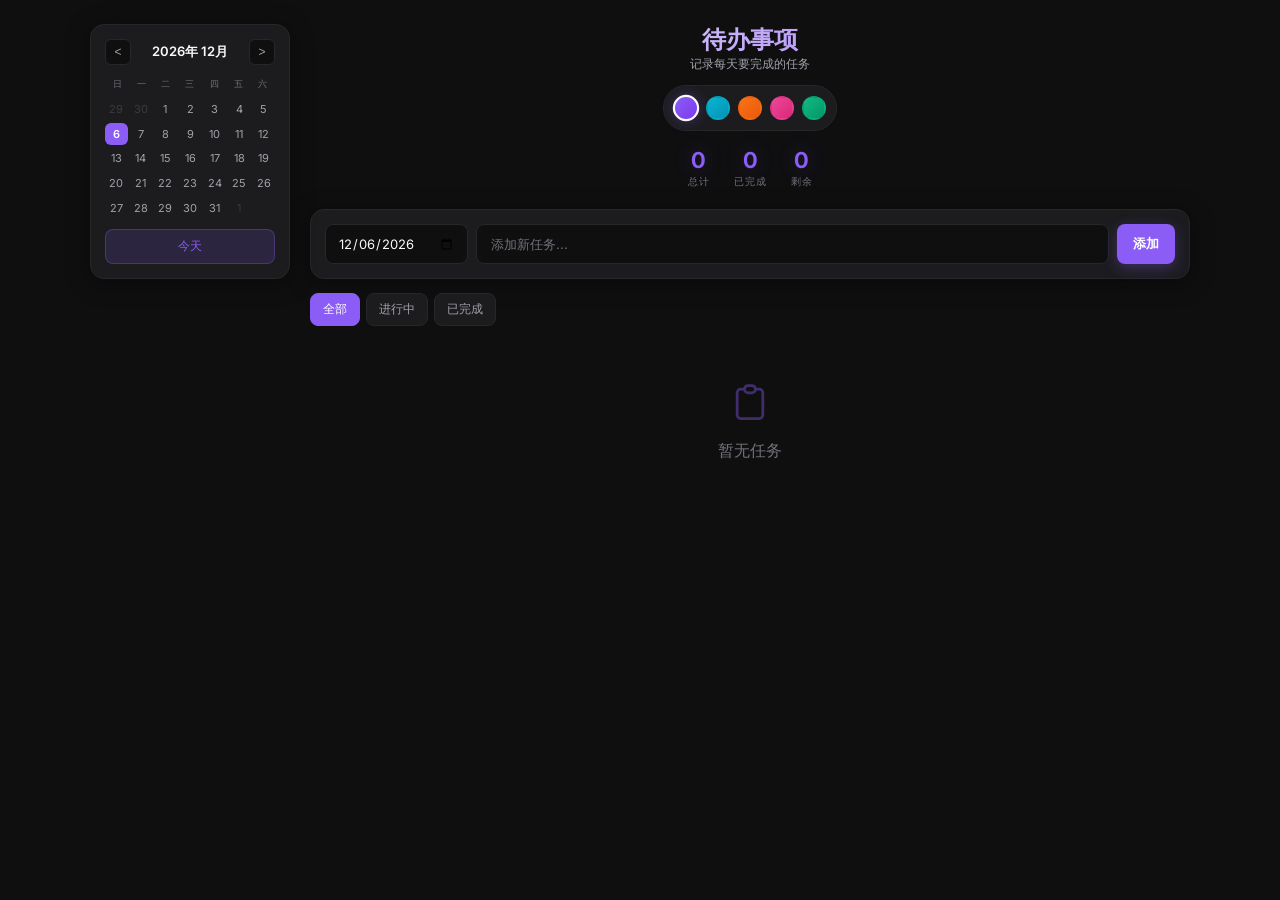
==== todo.html @ 04848364 "feat: 完成时间显示" ====
<!DOCTYPE html>
<html lang="zh-CN">
<head>
  <meta charset="UTF-8">
  <meta name="viewport" content="width=device-width, initial-scale=1.0">
  <title>待办事项</title>
  <link href="https://fonts.googleapis.com/css2?family=Inter:wght@400;500;600;700&display=swap" rel="stylesheet">
  <style>
    * { margin: 0; padding: 0; box-sizing: border-box; }
    :root {
      --bg-primary: #0f0f10; --bg-card: #1c1c1f; --text-primary: #fafafa;
      --text-secondary: #a1a1aa; --text-muted: #71717a; --border: #27272a;
      --accent: #8b5cf6; --accent-light: rgba(139,92,246,0.15);
      --accent-glow: rgba(139,92,246,0.3); --danger: #f87171; --success: #4ade80; --shadow: 0 4px 24px rgba(0,0,0,0.4);
    }
    [data-theme="cyan"] { --accent: #06b6d4; --accent-light: rgba(6,182,212,0.15); --accent-glow: rgba(6,182,212,0.3); }
    [data-theme="coral"] { --accent: #f97316; --accent-light: rgba(249,115,22,0.15); --accent-glow: rgba(249,115,22,0.3); }
    [data-theme="rose"] { --accent: #ec4899; --accent-light: rgba(236,72,153,0.15); --accent-glow: rgba(236,72,153,0.3); }
    [data-theme="emerald"] { --accent: #10b981; --accent-light: rgba(16,185,129,0.15); --accent-glow: rgba(16,185,129,0.3); }
    body { font-family: Inter, sans-serif; background: var(--bg-primary); color: var(--text-primary); min-height: 100vh; padding: 24px; }
    .layout { display: flex; gap: 20px; max-width: 1100px; margin: 0 auto; }
    .sidebar { width: 200px; flex-shrink: 0; }
    .main { flex: 1; min-width: 0; }
    header { text-align: center; margin-bottom: 20px; }
    h1 { font-size: 24px; font-weight: 700; background: linear-gradient(135deg,var(--text-primary),var(--accent)); -webkit-background-clip: text; -webkit-text-fill-color: transparent; }
    .subtitle { color: var(--text-secondary); font-size: 12px; }
    .theme-switcher { display: flex; justify-content: center; gap: 8px; margin-top: 12px; padding: 10px; background: var(--bg-card); border-radius: 50px; width: fit-content; margin-left: auto; margin-right: auto; border: 1px solid var(--border); }
    .theme-dot { width: 24px; height: 24px; border-radius: 50%; cursor: pointer; transition: all 0.2s; border: 2px solid transparent; }
    .theme-dot:hover { transform: scale(1.15); }
    .theme-dot.active { border-color: var(--text-primary); transform: scale(1.1); box-shadow: 0 0 12px var(--accent-glow); }
    .theme-dot[data-theme="violet"] { background: linear-gradient(135deg,#8b5cf6,#7c3aed); }
    .theme-dot[data-theme="cyan"] { background: linear-gradient(135deg,#06b6d4,#0891b2); }
    .theme-dot[data-theme="coral"] { background: linear-gradient(135deg,#f97316,#ea580c); }
    .theme-dot[data-theme="rose"] { background: linear-gradient(135deg,#ec4899,#db2777); }
    .theme-dot[data-theme="emerald"] { background: linear-gradient(135deg,#10b981,#059669); }
    .calendar-card { background: var(--bg-card); border-radius: 14px; padding: 14px; box-shadow: var(--shadow); border: 1px solid var(--border); position: sticky; top: 24px; }
    .calendar-header { display: flex; justify-content: space-between; align-items: center; margin-bottom: 10px; }
    .cal-title { font-size: 13px; font-weight: 600; }
    .cal-nav { width: 26px; height: 26px; border: 1px solid var(--border); background: var(--bg-primary); border-radius: 6px; cursor: pointer; font-size: 12px; display: flex; align-items: center; justify-content: center; color: var(--text-secondary); }
    .cal-nav:hover { border-color: var(--accent); color: var(--accent); background: var(--accent-light); }
    .calendar-weekdays { display: grid; grid-template-columns: repeat(7,1fr); text-align: center; margin-bottom: 4px; }
    .calendar-weekdays span { font-size: 9px; color: var(--text-muted); padding: 3px; }
    .calendar-grid { display: grid; grid-template-columns: repeat(7,1fr); gap: 2px; }
    .cal-day { aspect-ratio: 1; display: flex; align-items: center; justify-content: center; font-size: 11px; border-radius: 6px; cursor: pointer; transition: all 0.15s; position: relative; color: var(--text-secondary); }
    .cal-day:hover { background: var(--border); color: var(--text-primary); }
    .cal-day.other-month { color: var(--text-muted); opacity: 0.35; }
    .cal-day.today { background: var(--accent-light); color: var(--accent); font-weight: 600; }
    .cal-day.selected { background: linear-gradient(135deg,var(--accent),var(--accent)); color: white; font-weight: 600; }
    .cal-day.has-todos::after { content: ''; position: absolute; bottom: 3px; width: 3px; height: 3px; background: var(--accent); border-radius: 50%; }
    .cal-day.selected.has-todos::after { background: white; }
    .today-btn { width: 100%; margin-top: 10px; padding: 8px; background: var(--accent-light); border: 1px solid var(--accent-glow); border-radius: 8px; font-size: 12px; font-weight: 500; color: var(--accent); cursor: pointer; font-family: inherit; }
    .today-btn:hover { background: var(--accent); color: white; }
    .stats { display: flex; justify-content: center; gap: 24px; margin-top: 16px; }
    .stat { display: flex; flex-direction: column; align-items: center; gap: 2px; }
    .stat-value { font-size: 22px; font-weight: 700; color: var(--accent); text-shadow: 0 0 20px var(--accent-glow); }
    .stat-label { font-size: 10px; color: var(--text-muted); text-transform: uppercase; letter-spacing: 1px; }
    .input-card { background: var(--bg-card); border-radius: 14px; padding: 14px; box-shadow: var(--shadow); margin-bottom: 14px; border: 1px solid var(--border); }
    .input-row { display: flex; gap: 8px; }
    input[type="date"] { padding: 10px 12px; border: 1px solid var(--border); border-radius: 8px; font-size: 13px; font-family: inherit; outline: none; cursor: pointer; background: var(--bg-primary); color: var(--text-primary); }
    input[type="text"] { flex: 1; padding: 10px 14px; border: 1px solid var(--border); border-radius: 8px; font-size: 13px; font-family: inherit; background: var(--bg-primary); color: var(--text-primary); outline: none; }
    input[type="text"]:focus { border-color: var(--accent); box-shadow: 0 0 0 3px var(--accent-light); }
    input[type="text"]::placeholder { color: var(--text-muted); }
    .btn-add { padding: 10px 16px; background: linear-gradient(135deg,var(--accent),var(--accent)); color: white; border: none; border-radius: 8px; font-size: 13px; font-weight: 600; cursor: pointer; box-shadow: 0 4px 14px var(--accent-glow); font-family: inherit; }
    .btn-add:hover { transform: translateY(-1px); }
    .filters { display: flex; gap: 6px; margin-bottom: 14px; }
    .filter-btn { padding: 7px 12px; background: var(--bg-card); border: 1px solid var(--border); border-radius: 8px; font-size: 12px; font-weight: 500; color: var(--text-secondary); cursor: pointer; font-family: inherit; }
    .filter-btn:hover { border-color: var(--text-muted); }
    .filter-btn.active { background: var(--accent); border-color: var(--accent); color: white; }
    .date-section { margin-bottom: 14px; }
    .date-section.collapsed .todo-list { display: none; }
    .date-label { font-size: 12px; font-weight: 600; color: var(--text-secondary); margin-bottom: 8px; display: flex; align-items: center; gap: 6px; cursor: pointer; padding: 4px 8px; border-radius: 6px; transition: background 0.2s; }
    .date-label:hover { background: var(--bg-card); }
    .date-label svg { width: 12px; height: 12px; color: var(--accent); transition: transform 0.2s; }
    .date-section.collapsed .date-label svg { transform: rotate(-90deg); }
    .date-label .tag { font-size: 10px; padding: 2px 6px; border-radius: 4px; background: var(--accent-light); color: var(--accent); font-weight: 500; }
    .date-label .tag.yesterday { background: rgba(251,146,60,0.15); color: #fb923c; }
    .date-label .count { font-size: 10px; color: var(--text-muted); }
    .date-label .chevron { margin-left: auto; font-size: 10px; color: var(--text-muted); transition: transform 0.2s; }
    .date-section.collapsed .date-label .chevron { transform: rotate(-90deg); }
    .date-label .collapsed-hint { font-size: 10px; color: var(--text-muted); margin-left: 8px; }
    .todo-list { display: flex; flex-direction: column; gap: 6px; }
    .todo-item { background: var(--bg-card); border-radius: 10px; padding: 12px 14px; box-shadow: var(--shadow); display: flex; align-items: center; gap: 12px; border: 1px solid var(--border); }
    .todo-item.continued { border-left: 3px solid #fb923c; }
    .todo-item.completed { opacity: 0.7; }
    .checkbox { width: 20px; height: 20px; border: 2px solid var(--border); border-radius: 5px; cursor: pointer; display: flex; align-items: center; justify-content: center; flex-shrink: 0; transition: all 0.2s; }
    .checkbox:hover { border-color: var(--accent); }
    .checkbox.checked { background: var(--success); border-color: var(--success); }
    .checkbox.checked::after { content: ''; width: 5px; height: 9px; border: solid white; border-width: 0 2px 2px 0; transform: rotate(45deg); }
    .todo-content { flex: 1; min-width: 0; }
    .todo-date { font-size: 10px; color: var(--accent); cursor: pointer; margin-bottom: 2px; }
    .todo-date:hover { text-decoration: underline; }
    .todo-text { font-size: 13px; line-height: 1.4; word-break: break-word; }
    .todo-item.completed .todo-text { color: var(--text-muted); text-decoration: line-through; }
    .todo-time { font-size: 10px; color: var(--text-muted); margin-top: 3px; display: flex; gap: 8px; }
    .todo-time .completed-time { color: var(--success); }
    .todo-source { font-size: 10px; color: #fb923c; }
    .todo-actions { display: flex; gap: 4px; opacity: 0; }
    .todo-item:hover .todo-actions { opacity: 1; }
    .btn-edit, .btn-delete { width: 28px; height: 28px; border: none; background: transparent; border-radius: 6px; cursor: pointer; display: flex; align-items: center; justify-content: center; color: var(--text-muted); }
    .btn-edit:hover { background: var(--accent-light); color: var(--accent); }
    .btn-delete:hover { background: rgba(248,113,113,0.1); color: var(--danger); }
    .btn-edit svg, .btn-delete svg { width: 14px; height: 14px; }
    .empty-state { text-align: center; padding: 40px 20px; color: var(--text-muted); }
    .empty-state svg { width: 44px; height: 44px; margin-bottom: 12px; opacity: 0.4; color: var(--accent); }
    .clear-completed { margin-top: 16px; text-align: center; }
    .btn-clear { padding: 8px 16px; background: transparent; border: 1px solid var(--border); border-radius: 8px; font-size: 12px; color: var(--text-secondary); cursor: pointer; font-family: inherit; }
    .btn-clear:hover { border-color: var(--danger); color: var(--danger); }
    @media (max-width: 768px) { body { padding: 16px; } .layout { flex-direction: column; } .sidebar { width: 100%; } .calendar-card { position: static; } .input-row { flex-direction: column; } .btn-add { width: 100%; } .todo-actions { opacity: 1; } }
  </style>
</head>
<body>
  <div class="layout">
    <aside class="sidebar">
      <div class="calendar-card">
        <div class="calendar-header">
          <button class="cal-nav" id="prev-month">&lt;</button>
          <span class="cal-title" id="cal-title"></span>
          <button class="cal-nav" id="next-month">&gt;</button>
        </div>
        <div class="calendar-weekdays"><span>日</span><span>一</span><span>二</span><span>三</span><span>四</span><span>五</span><span>六</span></div>
        <div class="calendar-grid" id="calendar-grid"></div>
        <button class="today-btn" id="today-btn">今天</button>
      </div>
    </aside>
    <main class="main">
      <header>
        <h1>待办事项</h1>
        <p class="subtitle">记录每天要完成的任务</p>
        <div class="theme-switcher" id="theme-switcher">
          <div class="theme-dot active" data-theme="violet"></div>
          <div class="theme-dot" data-theme="cyan"></div>
          <div class="theme-dot" data-theme="coral"></div>
          <div class="theme-dot" data-theme="rose"></div>
          <div class="theme-dot" data-theme="emerald"></div>
        </div>
        <div class="stats">
          <div class="stat"><div class="stat-value" id="total-count">0</div><div class="stat-label">总计</div></div>
          <div class="stat"><div class="stat-value" id="completed-count">0</div><div class="stat-label">已完成</div></div>
          <div class="stat"><div class="stat-value" id="remaining-count">0</div><div class="stat-label">剩余</div></div>
        </div>
      </header>
      <div class="input-card">
        <div class="input-row">
          <input type="date" id="todo-date">
          <input type="text" id="todo-input" placeholder="添加新任务..." maxlength="200">
          <button class="btn-add" id="add-btn">添加</button>
        </div>
      </div>
      <div class="filters">
        <button class="filter-btn active" data-filter="all">全部</button>
        <button class="filter-btn" data-filter="active">进行中</button>
        <button class="filter-btn" data-filter="completed">已完成</button>
      </div>
      <div class="todo-list" id="todo-list"></div>
      <div class="clear-completed" id="clear-container" style="display:none;"><button class="btn-clear" id="clear-btn">清除已完成</button></div>
    </main>
  </div>
  <script>
const STORAGE_KEY = 'todos_v3';
const THEME_KEY = 'todo_theme';
const COLLAPSED_KEY = 'todos_collapsed';

function formatDateKey(date) {
  const y = date.getFullYear();
  const m = String(date.getMonth() + 1).padStart(2, '0');
  const d = String(date.getDate()).padStart(2, '0');
  return y + '-' + m + '-' + d;
}

function getYesterdayKey() {
  const d = new Date();
  d.setDate(d.getDate() - 1);
  return formatDateKey(d);
}

function isPastDate(dateStr) {
  return dateStr < formatDateKey(new Date());
}

function formatDisplayDate(dateStr) {
  const date = new Date(dateStr);
  const today = formatDateKey(new Date());
  const yesterday = getYesterdayKey();
  if (dateStr === today) return '今天';
  if (dateStr === yesterday) return '昨天';
  return (date.getMonth() + 1) + '月' + date.getDate() + '日 ' + ['周日','周一','周二','周三','周四','周五','周六'][date.getDay()];
}

function getDateTag(dateStr) {
  const today = formatDateKey(new Date());
  const yesterday = getYesterdayKey();
  if (dateStr === today) return '<span class="tag">今天</span>';
  if (dateStr === yesterday) return '<span class="tag yesterday">昨天</span>';
  return '';
}

function generateId() { return Date.now().toString(36) + Math.random().toString(36).substr(2); }

function formatTime(ts) {
  const d = new Date(ts);
  return d.getHours().toString().padStart(2,'0') + ':' + d.getMinutes().toString().padStart(2,'0');
}

function formatFullTime(ts) {
  const d = new Date(ts);
  return (d.getMonth() + 1) + '/' + d.getDate() + ' ' + formatTime(ts);
}

function escapeHtml(text) { const d = document.createElement('div'); d.textContent = text; return d.innerHTML; }

let todos = [];
let currentFilter = 'all';
let currentMonth = new Date();
let selectedDate = formatDateKey(new Date());
let collapsedDates = new Set(JSON.parse(localStorage.getItem(COLLAPSED_KEY) || '[]'));

const todoInput = document.getElementById('todo-input');
const todoDate = document.getElementById('todo-date');
const addBtn = document.getElementById('add-btn');
const todoList = document.getElementById('todo-list');
const filterBtns = document.querySelectorAll('.filter-btn');
const clearBtn = document.getElementById('clear-btn');
const clearContainer = document.getElementById('clear-container');
const totalCount = document.getElementById('total-count');
const completedCount = document.getElementById('completed-count');
const remainingCount = document.getElementById('remaining-count');
const calTitle = document.getElementById('cal-title');
const calendarGrid = document.getElementById('calendar-grid');
const prevMonthBtn = document.getElementById('prev-month');
const nextMonthBtn = document.getElementById('next-month');
const todayBtn = document.getElementById('today-btn');
const themeSwitcher = document.getElementById('theme-switcher');

function loadTodos() {
  const s = localStorage.getItem(STORAGE_KEY);
  if (s) { try { todos = JSON.parse(s); } catch(e) { todos = []; } }
}

function saveTodos() { localStorage.setItem(STORAGE_KEY, JSON.stringify(todos)); }
function saveCollapsed() { localStorage.setItem(COLLAPSED_KEY, JSON.stringify([...collapsedDates])); }

function loadTheme() {
  const t = localStorage.getItem(THEME_KEY);
  if (t) {
    document.body.dataset.theme = t;
    document.querySelectorAll('.theme-dot').forEach(d => d.classList.toggle('active', d.dataset.theme === t));
  }
}

function saveTheme(t) { localStorage.setItem(THEME_KEY, t); }

function addTodo(text, date) {
  todos.unshift({ id: generateId(), text: text.trim(), completed: false, createdAt: Date.now(), date: date });
  saveTodos();
  renderCalendar();
  render();
}

function toggleTodo(id) {
  const t = todos.find(x => x.id === id);
  if (t) {
    t.completed = !t.completed;
    t.completedAt = t.completed ? Date.now() : null;
    saveTodos();
    renderCalendar();
    render();
  }
}

function editTodo(id, text) {
  const t = todos.find(x => x.id === id);
  if (t && text.trim()) { t.text = text.trim(); saveTodos(); render(); }
}

function changeDate(id, currentDate) {
  const input = document.createElement('input');
  input.type = 'date';
  input.value = currentDate;
  input.style.cssText = 'position:fixed;top:50%;left:50%;transform:translate(-50%,-50%);z-index:1000;padding:10px;border:1px solid var(--accent);border-radius:8px;background:var(--bg-card);color:var(--text-primary);';
  const overlay = document.createElement('div');
  overlay.style.cssText = 'position:fixed;top:0;left:0;right:0;bottom:0;background:rgba(0,0,0,0.5);z-index:999;';
  overlay.onclick = () => { document.body.removeChild(overlay); document.body.removeChild(input); };
  input.onchange = () => {
    if (input.value !== currentDate) {
      const t = todos.find(x => x.id === id);
      if (t) { t.date = input.value; saveTodos(); renderCalendar(); render(); }
    }
    document.body.removeChild(overlay);
    document.body.removeChild(input);
  };
  document.body.appendChild(overlay);
  document.body.appendChild(input);
  input.showPicker ? input.showPicker() : input.focus();
}

function deleteTodo(id) {
  todos = todos.filter(x => x.id !== id);
  saveTodos();
  renderCalendar();
  render();
}

function clearCompleted() {
  todos = todos.filter(x => !x.completed);
  saveTodos();
  renderCalendar();
  render();
}

function updateStats() {
  totalCount.textContent = todos.length;
  completedCount.textContent = todos.filter(x => x.completed).length;
  remainingCount.textContent = todos.length - todos.filter(x => x.completed).length;
}

function toggleCollapse(dateKey) {
  if (collapsedDates.has(dateKey)) collapsedDates.delete(dateKey);
  else collapsedDates.add(dateKey);
  saveCollapsed();
  const section = document.querySelector('.date-section[data-date="' + dateKey + '"]');
  if (section) section.classList.toggle('collapsed', collapsedDates.has(dateKey));
}

function getGroupedTodos() {
  let filtered = currentFilter === 'active' ? todos.filter(x => !x.completed) :
                 currentFilter === 'completed' ? todos.filter(x => x.completed) : todos;
  const today = formatDateKey(new Date());
  const yesterday = getYesterdayKey();
  const grouped = {};
  filtered.forEach(t => { if (!grouped[t.date]) grouped[t.date] = []; grouped[t.date].push({...t, isContinued: false}); });
  if (currentFilter !== 'completed') {
    const yesterdayUndone = todos.filter(x => x.date === yesterday && !x.completed && currentFilter === 'all');
    if (yesterdayUndone.length > 0) {
      if (!grouped[today]) grouped[today] = [];
      yesterdayUndone.forEach(x => grouped[today].push({...x, isContinued: true}));
    }
  }
  return grouped;
}

function startEdit(id, text) {
  const item = document.querySelector('.todo-item[data-id="' + id + '"]');
  const content = item.querySelector('.todo-content');
  const textEl = content.querySelector('.todo-text');
  textEl.style.display = 'none';
  const input = document.createElement('input');
  input.type = 'text';
  input.value = text;
  input.style.cssText = 'width:100%;padding:6px 10px;border:1px solid var(--accent);border-radius:6px;font-size:13px;font-family:inherit;background:var(--bg-primary);color:var(--text-primary);outline:none;';
  input.onblur = () => editTodo(id, input.value);
  input.onkeydown = e => { if (e.key === 'Enter') editTodo(id, input.value); if (e.key === 'Escape') render(); };
  content.insertBefore(input, textEl);
  input.focus();
  input.select();
}

function renderCalendar() {
  const year = currentMonth.getFullYear();
  const month = currentMonth.getMonth();
  calTitle.textContent = year + '年 ' + (month + 1) + '月';
  const firstDay = new Date(year, month, 1);
  const lastDay = new Date(year, month + 1, 0);
  const startDow = firstDay.getDay();
  const daysInMonth = lastDay.getDate();
  const today = formatDateKey(new Date());
  let html = '';
  const prevMonth = new Date(year, month, 0);
  const prevDays = prevMonth.getDate();
  for (let i = startDow - 1; i >= 0; i--) html += '<div class="cal-day other-month">' + (prevDays - i) + '</div>';
  for (let d = 1; d <= daysInMonth; d++) {
    const dateKey = formatDateKey(new Date(year, month, d));
    const classes = 'cal-day' + (dateKey === today ? ' today' : '') + (dateKey === selectedDate ? ' selected' : '') + (todos.some(t => t.date === dateKey) ? ' has-todos' : '');
    html += '<div class="' + classes + '" data-date="' + dateKey + '">' + d + '</div>';
  }
  const remaining = (startDow + daysInMonth) % 7;
  for (let d = 1; d < (remaining === 0 ? 0 : 7 - remaining); d++) html += '<div class="cal-day other-month">' + d + '</div>';
  calendarGrid.innerHTML = html;
  calendarGrid.querySelectorAll('.cal-day:not(.other-month)').forEach(el => {
    el.onclick = () => { selectedDate = el.dataset.date; todoDate.value = selectedDate; renderCalendar(); render(); };
  });
}

function render() {
  const grouped = getGroupedTodos();
  const today = formatDateKey(new Date());
  const dateKeys = Object.keys(grouped).sort((a, b) => b.localeCompare(a));
  
  if (dateKeys.length === 0) {
    todoList.innerHTML = '<div class="empty-state"><svg viewBox="0 0 24 24" fill="none" stroke="currentColor" stroke-width="1.5"><path d="M9 5H7a2 2 0 00-2 2v12a2 2 0 002 2h10a2 2 0 002-2V7a2 2 0 00-2-2h-2M9 5a2 2 0 002 2h2a2 2 0 002-2M9 5a2 2 0 012-2h2a2 2 0 012 2"/></svg><p>暂无任务</p></div>';
  } else {
    let html = '';
    dateKeys.forEach(dateKey => {
      const dayTodos = grouped[dateKey];
      const continued = dayTodos.filter(t => t.isContinued).length;
      const tag = getDateTag(dateKey);
      const subLabel = dateKey === today && continued > 0 ? ' <span style="color:#fb923c;font-size:10px">(含昨日未完成 ' + continued + ' 项)</span>' : '';
      const isPast = isPastDate(dateKey);
      const isCollapsed = collapsedDates.has(dateKey);
      const hint = isPast && isCollapsed ? '<span class="collapsed-hint">(' + dayTodos.length + ' 项)</span>' : '';
      
      html += '<div class="date-section' + (isCollapsed ? ' collapsed' : '') + '" data-date="' + dateKey + '">';
      html += '<div class="date-label" onclick="toggleCollapse(\'' + dateKey + '\')"><svg viewBox="0 0 24 24" fill="none" stroke="currentColor" stroke-width="2"><path d="M19 9l-7 7-7-7"/></svg>' + formatDisplayDate(dateKey) + ' ' + tag + ' <span class="count">(' + dayTodos.length + ')' + subLabel + hint + '</span><span class="chevron">▼</span></div>';
      html += '<div class="todo-list">' + dayTodos.map(t => {
        const cls = 'todo-item' + (t.completed ? ' completed' : '') + (t.isContinued ? ' continued' : '');
        let timeHtml = '<div class="todo-time"><span>创建 ' + formatTime(t.createdAt) + '</span>';
        if (t.completed && t.completedAt) timeHtml += '<span class="completed-time">完成 ' + formatFullTime(t.completedAt) + '</span>';
        timeHtml += '</div>';
        if (t.isContinued) timeHtml = '<div class="todo-time"><span class="todo-source">来自昨天</span></div>';
        return '<div class="' + cls + '" data-id="' + t.id + '"><div class="checkbox' + (t.completed ? ' checked' : '') + '" onclick="toggleTodo(\'' + t.id + '\')"></div><div class="todo-content"><div class="todo-date" onclick="changeDate(\'' + t.id + '\',\'' + t.date + '\')">' + formatDisplayDate(t.date) + '</div><div class="todo-text" ondblclick="startEdit(\'' + t.id + '\',\'' + escapeHtml(t.text).replace(/'/g, "\\'") + '\')">' + escapeHtml(t.text) + '</div>' + timeHtml + '</div><div class="todo-actions"><button class="btn-edit" onclick="startEdit(\'' + t.id + '\',\'' + escapeHtml(t.text).replace(/'/g, "\\'") + '\')" title="编辑"><svg viewBox="0 0 24 24" fill="none" stroke="currentColor" stroke-width="2"><path d="M11 4H4a2 2 0 00-2 2v14a2 2 0 002 2h14a2 2 0 002-2v-7"/><path d="M18.5 2.5a2.121 2.121 0 013 3L12 15l-4 1 1-4 9.5-9.5z"/></svg></button><button class="btn-delete" onclick="deleteTodo(\'' + t.id + '\')" title="删除"><svg viewBox="0 0 24 24" fill="none" stroke="currentColor" stroke-width="2"><path d="M19 7l-.867 12.142A2 2 0 0116.138 21H7.862a2 2 0 01-1.995-1.858L5 7m5 4v6m4-6v6m1-10V4a1 1 0 00-1-1h-4a1 1 0 00-1 1v3M4 7h16"/></svg></button></div></div>';
      }).join('') + '</div></div>';
    });
    todoList.innerHTML = html;
  }
  clearContainer.style.display = todos.some(t => t.completed) ? 'block' : 'none';
  updateStats();
}

addBtn.onclick = () => { if (todoInput.value.trim()) { addTodo(todoInput.value, todoDate.value || formatDateKey(new Date())); todoInput.value = ''; } };
todoInput.onkeydown = e => { if (e.key === 'Enter' && todoInput.value.trim()) { addTodo(todoInput.value, todoDate.value || formatDateKey(new Date())); todoInput.value = ''; } };
filterBtns.forEach(btn => { btn.onclick = () => { filterBtns.forEach(b => b.classList.remove('active')); btn.classList.add('active'); currentFilter = btn.dataset.filter; render(); }; });
clearBtn.onclick = clearCompleted;
prevMonthBtn.onclick = () => { currentMonth.setMonth(currentMonth.getMonth() - 1); renderCalendar(); };
nextMonthBtn.onclick = () => { currentMonth.setMonth(currentMonth.getMonth() + 1); renderCalendar(); };
todayBtn.onclick = () => { selectedDate = formatDateKey(new Date()); currentMonth = new Date(); todoDate.value = selectedDate; renderCalendar(); render(); };
themeSwitcher.onclick = e => { const dot = e.target.closest('.theme-dot'); if (dot) { document.querySelectorAll('.theme-dot').forEach(d => d.classList.remove('active')); dot.classList.add('active'); document.body.dataset.theme = dot.dataset.theme; saveTheme(dot.dataset.theme); } };

todoDate.value = selectedDate;
loadTodos();
loadTheme();
renderCalendar();
render();
  </script>
</body>
</html>
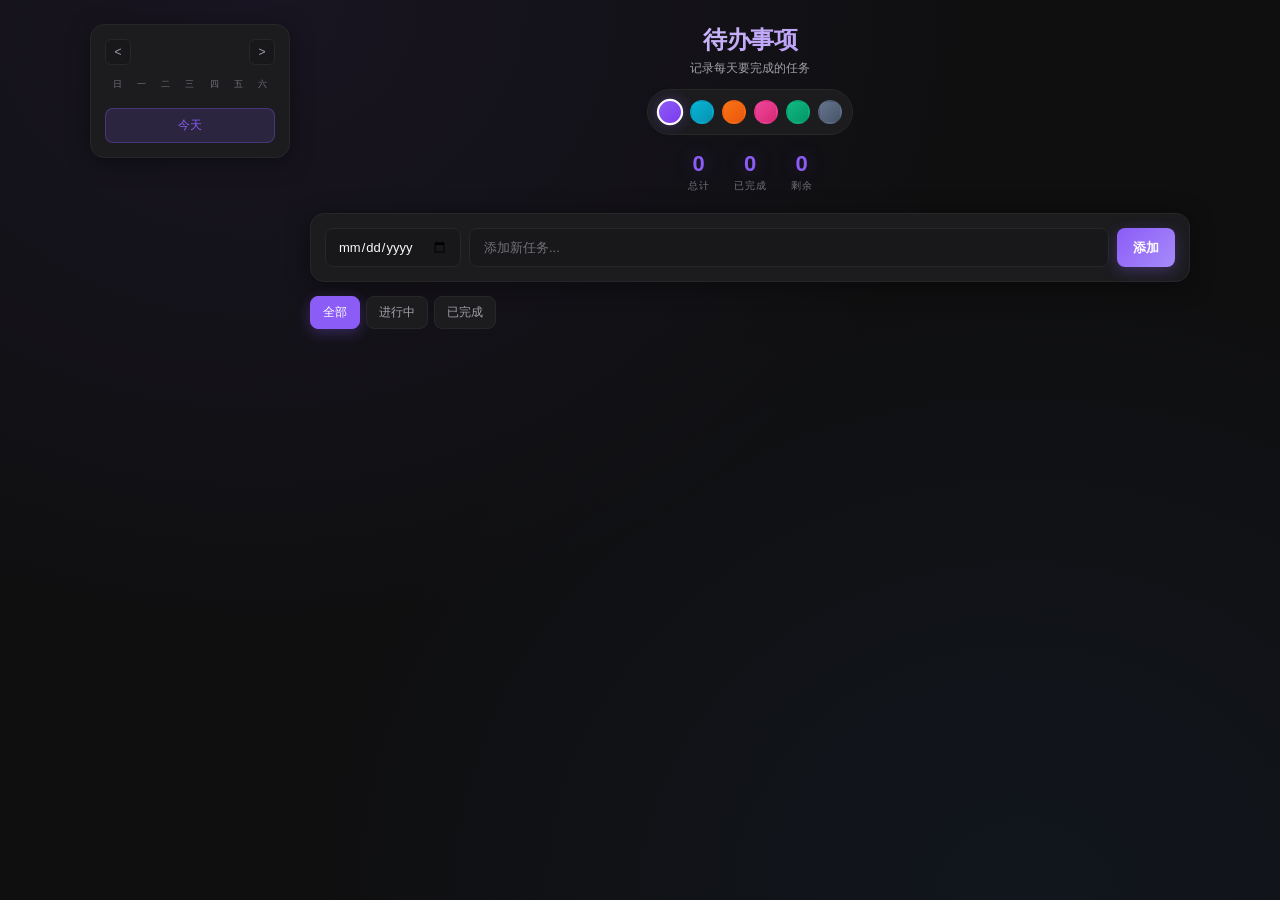
==== commit 56ae34a3: "Add quick phrases panel and edit functionality" ====
--- a/todo.html
+++ b/todo.html
@@ -4,109 +4,690 @@
   <meta charset="UTF-8">
   <meta name="viewport" content="width=device-width, initial-scale=1.0">
   <title>待办事项</title>
+  <link rel="preconnect" href="https://fonts.googleapis.com">
+  <link rel="preconnect" href="https://fonts.gstatic.com" crossorigin>
   <link href="https://fonts.googleapis.com/css2?family=Inter:wght@400;500;600;700&display=swap" rel="stylesheet">
   <style>
-    * { margin: 0; padding: 0; box-sizing: border-box; }
+    * {
+      margin: 0;
+      padding: 0;
+      box-sizing: border-box;
+    }
+
     :root {
-      --bg-primary: #0f0f10; --bg-card: #1c1c1f; --text-primary: #fafafa;
-      --text-secondary: #a1a1aa; --text-muted: #71717a; --border: #27272a;
-      --accent: #8b5cf6; --accent-light: rgba(139,92,246,0.15);
-      --accent-glow: rgba(139,92,246,0.3); --danger: #f87171; --success: #4ade80; --shadow: 0 4px 24px rgba(0,0,0,0.4);
-    }
-    [data-theme="cyan"] { --accent: #06b6d4; --accent-light: rgba(6,182,212,0.15); --accent-glow: rgba(6,182,212,0.3); }
-    [data-theme="coral"] { --accent: #f97316; --accent-light: rgba(249,115,22,0.15); --accent-glow: rgba(249,115,22,0.3); }
-    [data-theme="rose"] { --accent: #ec4899; --accent-light: rgba(236,72,153,0.15); --accent-glow: rgba(236,72,153,0.3); }
-    [data-theme="emerald"] { --accent: #10b981; --accent-light: rgba(16,185,129,0.15); --accent-glow: rgba(16,185,129,0.3); }
-    body { font-family: Inter, sans-serif; background: var(--bg-primary); color: var(--text-primary); min-height: 100vh; padding: 24px; }
-    .layout { display: flex; gap: 20px; max-width: 1100px; margin: 0 auto; }
-    .sidebar { width: 200px; flex-shrink: 0; }
-    .main { flex: 1; min-width: 0; }
-    header { text-align: center; margin-bottom: 20px; }
-    h1 { font-size: 24px; font-weight: 700; background: linear-gradient(135deg,var(--text-primary),var(--accent)); -webkit-background-clip: text; -webkit-text-fill-color: transparent; }
-    .subtitle { color: var(--text-secondary); font-size: 12px; }
-    .theme-switcher { display: flex; justify-content: center; gap: 8px; margin-top: 12px; padding: 10px; background: var(--bg-card); border-radius: 50px; width: fit-content; margin-left: auto; margin-right: auto; border: 1px solid var(--border); }
-    .theme-dot { width: 24px; height: 24px; border-radius: 50%; cursor: pointer; transition: all 0.2s; border: 2px solid transparent; }
-    .theme-dot:hover { transform: scale(1.15); }
-    .theme-dot.active { border-color: var(--text-primary); transform: scale(1.1); box-shadow: 0 0 12px var(--accent-glow); }
-    .theme-dot[data-theme="violet"] { background: linear-gradient(135deg,#8b5cf6,#7c3aed); }
-    .theme-dot[data-theme="cyan"] { background: linear-gradient(135deg,#06b6d4,#0891b2); }
-    .theme-dot[data-theme="coral"] { background: linear-gradient(135deg,#f97316,#ea580c); }
-    .theme-dot[data-theme="rose"] { background: linear-gradient(135deg,#ec4899,#db2777); }
-    .theme-dot[data-theme="emerald"] { background: linear-gradient(135deg,#10b981,#059669); }
-    .calendar-card { background: var(--bg-card); border-radius: 14px; padding: 14px; box-shadow: var(--shadow); border: 1px solid var(--border); position: sticky; top: 24px; }
-    .calendar-header { display: flex; justify-content: space-between; align-items: center; margin-bottom: 10px; }
-    .cal-title { font-size: 13px; font-weight: 600; }
-    .cal-nav { width: 26px; height: 26px; border: 1px solid var(--border); background: var(--bg-primary); border-radius: 6px; cursor: pointer; font-size: 12px; display: flex; align-items: center; justify-content: center; color: var(--text-secondary); }
-    .cal-nav:hover { border-color: var(--accent); color: var(--accent); background: var(--accent-light); }
-    .calendar-weekdays { display: grid; grid-template-columns: repeat(7,1fr); text-align: center; margin-bottom: 4px; }
-    .calendar-weekdays span { font-size: 9px; color: var(--text-muted); padding: 3px; }
-    .calendar-grid { display: grid; grid-template-columns: repeat(7,1fr); gap: 2px; }
-    .cal-day { aspect-ratio: 1; display: flex; align-items: center; justify-content: center; font-size: 11px; border-radius: 6px; cursor: pointer; transition: all 0.15s; position: relative; color: var(--text-secondary); }
-    .cal-day:hover { background: var(--border); color: var(--text-primary); }
-    .cal-day.other-month { color: var(--text-muted); opacity: 0.35; }
-    .cal-day.today { background: var(--accent-light); color: var(--accent); font-weight: 600; }
-    .cal-day.selected { background: linear-gradient(135deg,var(--accent),var(--accent)); color: white; font-weight: 600; }
-    .cal-day.has-todos::after { content: ''; position: absolute; bottom: 3px; width: 3px; height: 3px; background: var(--accent); border-radius: 50%; }
-    .cal-day.selected.has-todos::after { background: white; }
-    .today-btn { width: 100%; margin-top: 10px; padding: 8px; background: var(--accent-light); border: 1px solid var(--accent-glow); border-radius: 8px; font-size: 12px; font-weight: 500; color: var(--accent); cursor: pointer; font-family: inherit; }
-    .today-btn:hover { background: var(--accent); color: white; }
-    .stats { display: flex; justify-content: center; gap: 24px; margin-top: 16px; }
-    .stat { display: flex; flex-direction: column; align-items: center; gap: 2px; }
-    .stat-value { font-size: 22px; font-weight: 700; color: var(--accent); text-shadow: 0 0 20px var(--accent-glow); }
-    .stat-label { font-size: 10px; color: var(--text-muted); text-transform: uppercase; letter-spacing: 1px; }
-    .input-card { background: var(--bg-card); border-radius: 14px; padding: 14px; box-shadow: var(--shadow); margin-bottom: 14px; border: 1px solid var(--border); }
-    .input-row { display: flex; gap: 8px; }
-    input[type="date"] { padding: 10px 12px; border: 1px solid var(--border); border-radius: 8px; font-size: 13px; font-family: inherit; outline: none; cursor: pointer; background: var(--bg-primary); color: var(--text-primary); }
-    input[type="text"] { flex: 1; padding: 10px 14px; border: 1px solid var(--border); border-radius: 8px; font-size: 13px; font-family: inherit; background: var(--bg-primary); color: var(--text-primary); outline: none; }
-    input[type="text"]:focus { border-color: var(--accent); box-shadow: 0 0 0 3px var(--accent-light); }
-    input[type="text"]::placeholder { color: var(--text-muted); }
-    .btn-add { padding: 10px 16px; background: linear-gradient(135deg,var(--accent),var(--accent)); color: white; border: none; border-radius: 8px; font-size: 13px; font-weight: 600; cursor: pointer; box-shadow: 0 4px 14px var(--accent-glow); font-family: inherit; }
-    .btn-add:hover { transform: translateY(-1px); }
-    .filters { display: flex; gap: 6px; margin-bottom: 14px; }
-    .filter-btn { padding: 7px 12px; background: var(--bg-card); border: 1px solid var(--border); border-radius: 8px; font-size: 12px; font-weight: 500; color: var(--text-secondary); cursor: pointer; font-family: inherit; }
-    .filter-btn:hover { border-color: var(--text-muted); }
-    .filter-btn.active { background: var(--accent); border-color: var(--accent); color: white; }
-    .date-section { margin-bottom: 14px; }
-    .date-section.collapsed .todo-list { display: none; }
-    .date-label { font-size: 12px; font-weight: 600; color: var(--text-secondary); margin-bottom: 8px; display: flex; align-items: center; gap: 6px; cursor: pointer; padding: 4px 8px; border-radius: 6px; transition: background 0.2s; }
-    .date-label:hover { background: var(--bg-card); }
-    .date-label svg { width: 12px; height: 12px; color: var(--accent); transition: transform 0.2s; }
-    .date-section.collapsed .date-label svg { transform: rotate(-90deg); }
-    .date-label .tag { font-size: 10px; padding: 2px 6px; border-radius: 4px; background: var(--accent-light); color: var(--accent); font-weight: 500; }
-    .date-label .tag.yesterday { background: rgba(251,146,60,0.15); color: #fb923c; }
-    .date-label .count { font-size: 10px; color: var(--text-muted); }
-    .date-label .chevron { margin-left: auto; font-size: 10px; color: var(--text-muted); transition: transform 0.2s; }
-    .date-section.collapsed .date-label .chevron { transform: rotate(-90deg); }
-    .date-label .collapsed-hint { font-size: 10px; color: var(--text-muted); margin-left: 8px; }
-    .todo-list { display: flex; flex-direction: column; gap: 6px; }
-    .todo-item { background: var(--bg-card); border-radius: 10px; padding: 12px 14px; box-shadow: var(--shadow); display: flex; align-items: center; gap: 12px; border: 1px solid var(--border); }
-    .todo-item.continued { border-left: 3px solid #fb923c; }
-    .todo-item.completed { opacity: 0.7; }
-    .checkbox { width: 20px; height: 20px; border: 2px solid var(--border); border-radius: 5px; cursor: pointer; display: flex; align-items: center; justify-content: center; flex-shrink: 0; transition: all 0.2s; }
-    .checkbox:hover { border-color: var(--accent); }
-    .checkbox.checked { background: var(--success); border-color: var(--success); }
-    .checkbox.checked::after { content: ''; width: 5px; height: 9px; border: solid white; border-width: 0 2px 2px 0; transform: rotate(45deg); }
-    .todo-content { flex: 1; min-width: 0; }
-    .todo-date { font-size: 10px; color: var(--accent); cursor: pointer; margin-bottom: 2px; }
-    .todo-date:hover { text-decoration: underline; }
-    .todo-text { font-size: 13px; line-height: 1.4; word-break: break-word; }
-    .todo-item.completed .todo-text { color: var(--text-muted); text-decoration: line-through; }
-    .todo-time { font-size: 10px; color: var(--text-muted); margin-top: 3px; display: flex; gap: 8px; }
-    .todo-time .completed-time { color: var(--success); }
-    .todo-source { font-size: 10px; color: #fb923c; }
-    .todo-actions { display: flex; gap: 4px; opacity: 0; }
-    .todo-item:hover .todo-actions { opacity: 1; }
-    .btn-edit, .btn-delete { width: 28px; height: 28px; border: none; background: transparent; border-radius: 6px; cursor: pointer; display: flex; align-items: center; justify-content: center; color: var(--text-muted); }
-    .btn-edit:hover { background: var(--accent-light); color: var(--accent); }
-    .btn-delete:hover { background: rgba(248,113,113,0.1); color: var(--danger); }
-    .btn-edit svg, .btn-delete svg { width: 14px; height: 14px; }
-    .empty-state { text-align: center; padding: 40px 20px; color: var(--text-muted); }
-    .empty-state svg { width: 44px; height: 44px; margin-bottom: 12px; opacity: 0.4; color: var(--accent); }
-    .clear-completed { margin-top: 16px; text-align: center; }
-    .btn-clear { padding: 8px 16px; background: transparent; border: 1px solid var(--border); border-radius: 8px; font-size: 12px; color: var(--text-secondary); cursor: pointer; font-family: inherit; }
-    .btn-clear:hover { border-color: var(--danger); color: var(--danger); }
-    @media (max-width: 768px) { body { padding: 16px; } .layout { flex-direction: column; } .sidebar { width: 100%; } .calendar-card { position: static; } .input-row { flex-direction: column; } .btn-add { width: 100%; } .todo-actions { opacity: 1; } }
-  </style>
+      --bg-primary: #0f0f10;
+      --bg-secondary: #18181b;
+      --bg-card: #1c1c1f;
+      --bg-hover: #27272a;
+      --text-primary: #fafafa;
+      --text-secondary: #a1a1aa;
+      --text-muted: #71717a;
+      --border: #27272a;
+      --accent: #8b5cf6;
+      --accent-light: rgba(139, 92, 246, 0.15);
+      --accent-hover: #a78bfa;
+      --accent-glow: rgba(139, 92, 246, 0.3);
+      --danger: #f87171;
+      --success: #4ade80;
+      --shadow: 0 4px 24px rgba(0,0,0,0.4);
+      --glow-1: rgba(139, 92, 246, 0.08);
+      --glow-2: rgba(59, 130, 246, 0.06);
+    }
+
+    [data-theme="violet"] {
+      --accent: #8b5cf6;
+      --accent-light: rgba(139, 92, 246, 0.15);
+      --accent-hover: #a78bfa;
+      --accent-glow: rgba(139, 92, 246, 0.3);
+      --glow-1: rgba(139, 92, 246, 0.08);
+      --glow-2: rgba(59, 130, 246, 0.06);
+    }
+
+    [data-theme="cyan"] {
+      --accent: #06b6d4;
+      --accent-light: rgba(6, 182, 212, 0.15);
+      --accent-hover: #22d3ee;
+      --accent-glow: rgba(6, 182, 212, 0.3);
+      --glow-1: rgba(6, 182, 212, 0.08);
+      --glow-2: rgba(16, 185, 129, 0.06);
+    }
+
+    [data-theme="coral"] {
+      --accent: #f97316;
+      --accent-light: rgba(249, 115, 22, 0.15);
+      --accent-hover: #fb923c;
+      --accent-glow: rgba(249, 115, 22, 0.3);
+      --glow-1: rgba(249, 115, 22, 0.08);
+      --glow-2: rgba(236, 72, 153, 0.06);
+    }
+
+    [data-theme="rose"] {
+      --accent: #ec4899;
+      --accent-light: rgba(236, 72, 153, 0.15);
+      --accent-hover: #f472b6;
+      --accent-glow: rgba(236, 72, 153, 0.3);
+      --glow-1: rgba(236, 72, 153, 0.08);
+      --glow-2: rgba(168, 85, 247, 0.06);
+    }
+
+    [data-theme="emerald"] {
+      --accent: #10b981;
+      --accent-light: rgba(16, 185, 129, 0.15);
+      --accent-hover: #34d399;
+      --accent-glow: rgba(16, 185, 129, 0.3);
+      --glow-1: rgba(16, 185, 129, 0.08);
+      --glow-2: rgba(6, 182, 212, 0.06);
+    }
+
+    [data-theme="slate"] {
+      --accent: #64748b;
+      --accent-light: rgba(100, 116, 139, 0.15);
+      --accent-hover: #94a3b8;
+      --accent-glow: rgba(100, 116, 139, 0.3);
+      --glow-1: rgba(100, 116, 139, 0.06);
+      --glow-2: rgba(59, 130, 246, 0.05);
+    }
+
+    body {
+      font-family: '"Inter"', -apple-system, BlinkMacSystemFont, sans-serif;
+      background: var(--bg-primary);
+      color: var(--text-primary);
+      min-height: 100vh;
+      padding: 24px;
+      background-image: 
+        radial-gradient(ellipse at 20% 0%, var(--glow-1) 0%, transparent 50%),
+        radial-gradient(ellipse at 80% 100%, var(--glow-2) 0%, transparent 50%);
+      transition: background-image 0.3s;
+    }
+
+    .layout {
+      display: flex;
+      gap: 20px;
+      max-width: 1100px;
+      margin: 0 auto;
+    }
+
+    .sidebar {
+      width: 200px;
+      flex-shrink: 0;
+    }
+
+    .main {
+      flex: 1;
+      min-width: 0;
+    }
+
+    header {
+      text-align: center;
+      margin-bottom: 20px;
+    }
+
+    h1 {
+      font-size: 24px;
+      font-weight: 700;
+      letter-spacing: -0.5px;
+      margin-bottom: 4px;
+      background: linear-gradient(135deg, var(--text-primary) 0%, var(--accent) 100%);
+      -webkit-background-clip: text;
+      -webkit-text-fill-color: transparent;
+      background-clip: text;
+    }
+
+    .subtitle {
+      color: var(--text-secondary);
+      font-size: 12px;
+    }
+
+    .theme-switcher {
+      display: flex;
+      justify-content: center;
+      gap: 8px;
+      margin-top: 12px;
+      padding: 10px;
+      background: var(--bg-card);
+      border-radius: 50px;
+      width: fit-content;
+      margin-left: auto;
+      margin-right: auto;
+      border: 1px solid var(--border);
+    }
+
+    .theme-dot {
+      width: 24px;
+      height: 24px;
+      border-radius: 50%;
+      cursor: pointer;
+      transition: all 0.2s;
+      border: 2px solid transparent;
+    }
+
+    .theme-dot:hover {
+      transform: scale(1.15);
+    }
+
+    .theme-dot.active {
+      border-color: var(--text-primary);
+      transform: scale(1.1);
+      box-shadow: 0 0 12px var(--accent-glow);
+    }
+
+    .theme-dot[data-theme="violet"] { background: linear-gradient(135deg, #8b5cf6, #7c3aed); }
+    .theme-dot[data-theme="cyan"] { background: linear-gradient(135deg, #06b6d4, #0891b2); }
+    .theme-dot[data-theme="coral"] { background: linear-gradient(135deg, #f97316, #ea580c); }
+    .theme-dot[data-theme="rose"] { background: linear-gradient(135deg, #ec4899, #db2777); }
+    .theme-dot[data-theme="emerald"] { background: linear-gradient(135deg, #10b981, #059669); }
+    .theme-dot[data-theme="slate"] { background: linear-gradient(135deg, #64748b, #475569); }
+
+    .calendar-card {
+      background: var(--bg-card);
+      border-radius: 14px;
+      padding: 14px;
+      box-shadow: var(--shadow);
+      border: 1px solid var(--border);
+      position: sticky;
+      top: 24px;
+    }
+
+    .calendar-header {
+      display: flex;
+      justify-content: space-between;
+      align-items: center;
+      margin-bottom: 10px;
+    }
+
+    .cal-title {
+      font-size: 13px;
+      font-weight: 600;
+    }
+
+    .cal-nav {
+      width: 26px;
+      height: 26px;
+      border: 1px solid var(--border);
+      background: var(--bg-secondary);
+      border-radius: 6px;
+      cursor: pointer;
+      font-size: 12px;
+      display: flex;
+      align-items: center;
+      justify-content: center;
+      transition: all 0.2s;
+      color: var(--text-secondary);
+    }
+
+    .cal-nav:hover {
+      border-color: var(--accent);
+      color: var(--accent);
+      background: var(--accent-light);
+    }
+
+    .calendar-weekdays {
+      display: grid;
+      grid-template-columns: repeat(7, 1fr);
+      text-align: center;
+      margin-bottom: 4px;
+    }
+
+    .calendar-weekdays span {
+      font-size: 9px;
+      color: var(--text-muted);
+      padding: 3px;
+    }
+
+    .calendar-grid {
+      display: grid;
+      grid-template-columns: repeat(7, 1fr);
+      gap: 2px;
+    }
+
+    .cal-day {
+      aspect-ratio: 1;
+      display: flex;
+      align-items: center;
+      justify-content: center;
+      font-size: 11px;
+      border-radius: 6px;
+      cursor: pointer;
+      transition: all 0.15s;
+      position: relative;
+      color: var(--text-secondary);
+    }
+
+    .cal-day:hover {
+      background: var(--bg-hover);
+      color: var(--text-primary);
+    }
+
+    .cal-day.other-month {
+      color: var(--text-muted);
+      opacity: 0.35;
+    }
+
+    .cal-day.today {
+      background: var(--accent-light);
+      color: var(--accent);
+      font-weight: 600;
+    }
+
+    .cal-day.selected {
+      background: linear-gradient(135deg, var(--accent) 0%, var(--accent-hover) 100%);
+      color: white;
+      font-weight: 600;
+    }
+
+    .cal-day.has-todos::after {
+      content: '';
+      position: absolute;
+      bottom: 3px;
+      width: 3px;
+      height: 3px;
+      background: var(--accent);
+      border-radius: 50%;
+    }
+
+    .cal-day.selected.has-todos::after {
+      background: white;
+    }
+
+    .today-btn {
+      width: 100%;
+      margin-top: 10px;
+      padding: 8px;
+      background: var(--accent-light);
+      border: 1px solid var(--accent-glow);
+      border-radius: 8px;
+      font-size: 12px;
+      font-weight: 500;
+      color: var(--accent);
+      cursor: pointer;
+      transition: all 0.2s;
+      font-family: inherit;
+    }
+
+    .today-btn:hover {
+      background: var(--accent);
+      border-color: var(--accent);
+      color: white;
+    }
+
+    .stats {
+      display: flex;
+      justify-content: center;
+      gap: 24px;
+      margin-top: 16px;
+    }
+
+    .stat {
+      display: flex;
+      flex-direction: column;
+      align-items: center;
+      gap: 2px;
+    }
+
+    .stat-value {
+      font-size: 22px;
+      font-weight: 700;
+      color: var(--accent);
+      text-shadow: 0 0 20px var(--accent-glow);
+      transition: color 0.3s, text-shadow 0.3s;
+    }
+
+    .stat-label {
+      font-size: 10px;
+      color: var(--text-muted);
+      text-transform: uppercase;
+      letter-spacing: 1px;
+    }
+
+    .input-card {
+      background: var(--bg-card);
+      border-radius: 14px;
+      padding: 14px;
+      box-shadow: var(--shadow);
+      margin-bottom: 14px;
+      border: 1px solid var(--border);
+    }
+
+    .input-row {
+      display: flex;
+      gap: 8px;
+    }
+
+    input[type="date"] {
+      padding: 10px 12px;
+      border: 1px solid var(--border);
+      border-radius: 8px;
+      font-size: 13px;
+      font-family: inherit;
+      outline: none;
+      cursor: pointer;
+      background: var(--bg-secondary);
+      color: var(--text-primary);
+    }
+
+    input[type="date"]:focus {
+      border-color: var(--accent);
+    }
+
+    input[type="text"] {
+      flex: 1;
+      padding: 10px 14px;
+      border: 1px solid var(--border);
+      border-radius: 8px;
+      font-size: 13px;
+      font-family: inherit;
+      transition: all 0.2s;
+      outline: none;
+      background: var(--bg-secondary);
+      color: var(--text-primary);
+    }
+
+    input[type="text"]:focus {
+      border-color: var(--accent);
+      box-shadow: 0 0 0 3px var(--accent-light);
+    }
+
+    input[type="text"]::placeholder {
+      color: var(--text-muted);
+    }
+
+    .btn-add {
+      padding: 10px 16px;
+      background: linear-gradient(135deg, var(--accent) 0%, var(--accent-hover) 100%);
+      color: white;
+      border: none;
+      border-radius: 8px;
+      font-size: 13px;
+      font-weight: 600;
+      cursor: pointer;
+      transition: all 0.2s;
+      font-family: inherit;
+      white-space: nowrap;
+      box-shadow: 0 4px 14px var(--accent-glow);
+    }
+
+    .btn-add:hover {
+      transform: translateY(-1px);
+      box-shadow: 0 6px 20px var(--accent-glow);
+    }
+
+    .filters {
+      display: flex;
+      gap: 6px;
+      margin-bottom: 14px;
+    }
+
+    .filter-btn {
+      padding: 7px 12px;
+      background: var(--bg-card);
+      border: 1px solid var(--border);
+      border-radius: 8px;
+      font-size: 12px;
+      font-weight: 500;
+      color: var(--text-secondary);
+      cursor: pointer;
+      transition: all 0.2s;
+      font-family: inherit;
+    }
+
+    .filter-btn:hover {
+      border-color: var(--text-muted);
+      color: var(--text-primary);
+    }
+
+    .filter-btn.active {
+      background: var(--accent);
+      border-color: var(--accent);
+      color: white;
+      box-shadow: 0 4px 14px var(--accent-glow);
+    }
+
+    .date-section {
+      margin-bottom: 14px;
+    }
+
+    .date-label {
+      font-size: 12px;
+      font-weight: 600;
+      color: var(--text-secondary);
+      margin-bottom: 8px;
+      display: flex;
+      align-items: center;
+      gap: 6px;
+      padding-left: 2px;
+      flex-wrap: wrap;
+    }
+
+    .date-label svg {
+      width: 12px;
+      height: 12px;
+      color: var(--accent);
+    }
+
+    .date-label .tag {
+      font-size: 10px;
+      padding: 2px 6px;
+      border-radius: 4px;
+      background: var(--accent-light);
+      color: var(--accent);
+      font-weight: 500;
+    }
+
+    .date-label .tag.yesterday {
+      background: rgba(251, 146, 60, 0.15);
+      color: #fb923c;
+    }
+
+    .date-label .count {
+      font-size: 10px;
+      color: var(--text-muted);
+      font-weight: 400;
+    }
+
+    .date-label .sub-label {
+      font-size: 10px;
+      color: #fb923c;
+      font-weight: 500;
+    }
+
+    .todo-list {
+      display: flex;
+      flex-direction: column;
+      gap: 6px;
+    }
+
+    .todo-item {
+      background: var(--bg-card);
+      border-radius: 10px;
+      padding: 12px 14px;
+      box-shadow: var(--shadow);
+      display: flex;
+      align-items: center;
+      gap: 12px;
+      animation: slideIn 0.25s ease;
+      border: 1px solid var(--border);
+      transition: border-color 0.2s;
+    }
+
+    .todo-item:hover {
+      border-color: var(--text-muted);
+    }
+
+    .todo-item.continued {
+      border-left: 3px solid #fb923c;
+    }
+
+    @keyframes slideIn {
+      from { opacity: 0; transform: translateY(-6px); }
+      to { opacity: 1; transform: translateY(0); }
+    }
+
+    .checkbox {
+      width: 20px;
+      height: 20px;
+      border: 2px solid var(--border);
+      border-radius: 5px;
+      cursor: pointer;
+      display: flex;
+      align-items: center;
+      justify-content: center;
+      transition: all 0.2s;
+      flex-shrink: 0;
+    }
+
+    .checkbox:hover {
+      border-color: var(--accent);
+      box-shadow: 0 0 8px var(--accent-glow);
+    }
+
+    .checkbox.checked {
+      background: linear-gradient(135deg, var(--accent) 0%, var(--accent-hover) 100%);
+      border-color: var(--accent);
+      box-shadow: 0 0 12px var(--accent-glow);
+    }
+
+    .checkbox.checked::after {
+      content: '';
+      width: 5px;
+      height: 9px;
+      border: solid white;
+      border-width: 0 2px 2px 0;
+      transform: rotate(45deg) translateY(-1px);
+    }
+
+    .todo-content {
+      flex: 1;
+      min-width: 0;
+    }
+
+    .todo-text {
+      font-size: 13px;
+      line-height: 1.4;
+      word-break: break-word;
+    }
+
+    .todo-item.completed .todo-text {
+      color: var(--text-muted);
+      text-decoration: line-through;
+    }
+
+    .todo-time {
+      font-size: 10px;
+      color: var(--text-muted);
+      margin-top: 3px;
+    }
+
+    .todo-source {
+      font-size: 10px;
+      color: #fb923c;
+      margin-top: 2px;
+    }
+
+    .btn-delete {
+      width: 28px;
+      height: 28px;
+      border: none;
+      background: transparent;
+      border-radius: 6px;
+      cursor: pointer;
+      display: flex;
+      align-items: center;
+      justify-content: center;
+      color: var(--text-muted);
+      transition: all 0.2s;
+      flex-shrink: 0;
+    }
+
+    .btn-delete:hover {
+      background: rgba(248, 113, 113, 0.1);
+      color: var(--danger);
+    }
+
+    .btn-delete svg {
+      width: 14px;
+      height: 14px;
+    }
+
+    .empty-state {
+      text-align: center;
+      padding: 40px 20px;
+      color: var(--text-muted);
+    }
+
+    .empty-state svg {
+      width: 44px;
+      height: 44px;
+      margin-bottom: 12px;
+      opacity: 0.4;
+      color: var(--accent);
+    }
+
+    .empty-state p {
+      font-size: 13px;
+    }
+
+    .clear-completed {
+      margin-top: 16px;
+      text-align: center;
+    }
+
+    .btn-clear {
+      padding: 8px 16px;
+      background: transparent;
+      border: 1px solid var(--border);
+      border-radius: 8px;
+      font-size: 12px;
+      color: var(--text-secondary);
+      cursor: pointer;
+      transition: all 0.2s;
+      font-family: inherit;
+    }
+
+    .btn-clear:hover {
+      border-color: var(--danger);
+      color: var(--danger);
+    }
+
+    @media (max-width: 768px) {
+      body {
+        padding: 16px;
+      }
+
+      .layout {
+        flex-direction: column;
+      }
+
+      .sidebar {
+        width: 100%;
+      }
+
+      .calendar-card {
+        position: static;
+      }
+
+      .input-row {
+        flex-direction: column;
+      }
+
+      input[type="date"] {
+        width: 100%;
+      }
+
+      .btn-add {
+        width: 100%;
+      }
+
+      .theme-switcher {
+        gap: 6px;
+        padding: 8px;
+      }
+
+      .theme-dot {
+        width: 22px;
+        height: 22px;
+      }
+    }
+  .quick-list{display:flex;flex-direction:column;gap:6px;max-height:280px;overflow-y:auto}.quick-item{display:flex;align-items:center;gap:8px;padding:8px 10px;background:var(--bg-secondary);border-radius:8px;cursor:pointer;transition:all 0.2s;border:1px solid transparent;position:relative}.quick-item:hover{background:var(--bg-hover);border-color:var(--accent)}.quick-item-text{flex:1;font-size:12px;color:var(--text-primary);white-space:nowrap;overflow:hidden;text-overflow:ellipsis}.quick-item-count{font-size:10px;color:var(--text-muted);background:var(--bg-hover);padding:2px 6px;border-radius:10px}.quick-item-actions{display:none;position:absolute;right:6px;top:50%;transform:translateY(-50%);gap:4px}.quick-item:hover .quick-item-actions{display:flex}.quick-item:hover .quick-item-count{display:none}.quick-action-btn{width:22px;height:22px;border:none;background:var(--bg-card);border-radius:6px;color:var(--text-secondary);cursor:pointer;display:flex;align-items:center;justify-content:center;transition:all 0.2s}.quick-action-btn:hover{background:var(--accent);color:white}.quick-action-btn.delete:hover{background:var(--danger)}.quick-action-btn svg{width:12px;height:12px}.quick-add-btn{width:100%;margin-top:10px;padding:10px;border:1px dashed var(--border);background:transparent;border-radius:10px;color:var(--text-muted);font-size:13px;cursor:pointer;transition:all 0.2s;display:flex;align-items:center;justify-content:center;gap:6px;font-weight:500}.quick-add-btn:hover{border-color:var(--accent);color:var(--accent);background:var(--accent-light)}.quick-add-btn svg{width:14px;height:14px}.todo-date-badge{font-size:10px;padding:2px 8px;background:var(--bg-hover);color:var(--text-secondary);border-radius:6px;cursor:pointer;margin-left:8px;transition:all 0.2s}.todo-date-badge:hover{background:var(--accent);color:white}</style>
 </head>
 <body>
   <div class="layout">
@@ -117,318 +698,459 @@
           <span class="cal-title" id="cal-title"></span>
           <button class="cal-nav" id="next-month">&gt;</button>
         </div>
-        <div class="calendar-weekdays"><span>日</span><span>一</span><span>二</span><span>三</span><span>四</span><span>五</span><span>六</span></div>
+        <div class="calendar-weekdays">
+          <span>日</span><span>一</span><span>二</span><span>三</span><span>四</span><span>五</span><span>六</span>
+        </div>
         <div class="calendar-grid" id="calendar-grid"></div>
         <button class="today-btn" id="today-btn">今天</button>
       </div>
     </aside>
+
     <main class="main">
       <header>
         <h1>待办事项</h1>
         <p class="subtitle">记录每天要完成的任务</p>
         <div class="theme-switcher" id="theme-switcher">
-          <div class="theme-dot active" data-theme="violet"></div>
-          <div class="theme-dot" data-theme="cyan"></div>
-          <div class="theme-dot" data-theme="coral"></div>
-          <div class="theme-dot" data-theme="rose"></div>
-          <div class="theme-dot" data-theme="emerald"></div>
+          <div class="theme-dot active" data-theme="violet" title="紫罗兰"></div>
+          <div class="theme-dot" data-theme="cyan" title="青色"></div>
+          <div class="theme-dot" data-theme="coral" title="珊瑚"></div>
+          <div class="theme-dot" data-theme="rose" title="玫瑰"></div>
+          <div class="theme-dot" data-theme="emerald" title="翡翠"></div>
+          <div class="theme-dot" data-theme="slate" title="石墨"></div>
         </div>
         <div class="stats">
-          <div class="stat"><div class="stat-value" id="total-count">0</div><div class="stat-label">总计</div></div>
-          <div class="stat"><div class="stat-value" id="completed-count">0</div><div class="stat-label">已完成</div></div>
-          <div class="stat"><div class="stat-value" id="remaining-count">0</div><div class="stat-label">剩余</div></div>
+          <div class="stat">
+            <div class="stat-value" id="total-count">0</div>
+            <div class="stat-label">总计</div>
+          </div>
+          <div class="stat">
+            <div class="stat-value" id="completed-count">0</div>
+            <div class="stat-label">已完成</div>
+          </div>
+          <div class="stat">
+            <div class="stat-value" id="remaining-count">0</div>
+            <div class="stat-label">剩余</div>
+          </div>
         </div>
       </header>
+
       <div class="input-card">
         <div class="input-row">
           <input type="date" id="todo-date">
-          <input type="text" id="todo-input" placeholder="添加新任务..." maxlength="200">
+          <input type="text" id="todo-input" placeholder="添加新任务..." maxlength="200" autocomplete="off">
           <button class="btn-add" id="add-btn">添加</button>
         </div>
       </div>
+
       <div class="filters">
         <button class="filter-btn active" data-filter="all">全部</button>
         <button class="filter-btn" data-filter="active">进行中</button>
         <button class="filter-btn" data-filter="completed">已完成</button>
       </div>
+
       <div class="todo-list" id="todo-list"></div>
-      <div class="clear-completed" id="clear-container" style="display:none;"><button class="btn-clear" id="clear-btn">清除已完成</button></div>
+
+      <div class="clear-completed" id="clear-container" style="display: none;">
+        <button class="btn-clear" id="clear-btn">清除已完成</button>
+      </div>
     </main>
   </div>
+
   <script>
-const STORAGE_KEY = 'todos_v3';
-const THEME_KEY = 'todo_theme';
-const COLLAPSED_KEY = 'todos_collapsed';
-
-function formatDateKey(date) {
-  const y = date.getFullYear();
-  const m = String(date.getMonth() + 1).padStart(2, '0');
-  const d = String(date.getDate()).padStart(2, '0');
-  return y + '-' + m + '-' + d;
-}
-
-function getYesterdayKey() {
-  const d = new Date();
-  d.setDate(d.getDate() - 1);
-  return formatDateKey(d);
-}
-
-function isPastDate(dateStr) {
-  return dateStr < formatDateKey(new Date());
-}
-
-function formatDisplayDate(dateStr) {
-  const date = new Date(dateStr);
-  const today = formatDateKey(new Date());
-  const yesterday = getYesterdayKey();
-  if (dateStr === today) return '今天';
-  if (dateStr === yesterday) return '昨天';
-  return (date.getMonth() + 1) + '月' + date.getDate() + '日 ' + ['周日','周一','周二','周三','周四','周五','周六'][date.getDay()];
-}
-
-function getDateTag(dateStr) {
-  const today = formatDateKey(new Date());
-  const yesterday = getYesterdayKey();
-  if (dateStr === today) return '<span class="tag">今天</span>';
-  if (dateStr === yesterday) return '<span class="tag yesterday">昨天</span>';
-  return '';
-}
-
-function generateId() { return Date.now().toString(36) + Math.random().toString(36).substr(2); }
-
-function formatTime(ts) {
-  const d = new Date(ts);
-  return d.getHours().toString().padStart(2,'0') + ':' + d.getMinutes().toString().padStart(2,'0');
-}
-
-function formatFullTime(ts) {
-  const d = new Date(ts);
-  return (d.getMonth() + 1) + '/' + d.getDate() + ' ' + formatTime(ts);
-}
-
-function escapeHtml(text) { const d = document.createElement('div'); d.textContent = text; return d.innerHTML; }
-
-let todos = [];
-let currentFilter = 'all';
-let currentMonth = new Date();
-let selectedDate = formatDateKey(new Date());
-let collapsedDates = new Set(JSON.parse(localStorage.getItem(COLLAPSED_KEY) || '[]'));
-
-const todoInput = document.getElementById('todo-input');
-const todoDate = document.getElementById('todo-date');
-const addBtn = document.getElementById('add-btn');
-const todoList = document.getElementById('todo-list');
-const filterBtns = document.querySelectorAll('.filter-btn');
-const clearBtn = document.getElementById('clear-btn');
-const clearContainer = document.getElementById('clear-container');
-const totalCount = document.getElementById('total-count');
-const completedCount = document.getElementById('completed-count');
-const remainingCount = document.getElementById('remaining-count');
-const calTitle = document.getElementById('cal-title');
-const calendarGrid = document.getElementById('calendar-grid');
-const prevMonthBtn = document.getElementById('prev-month');
-const nextMonthBtn = document.getElementById('next-month');
-const todayBtn = document.getElementById('today-btn');
-const themeSwitcher = document.getElementById('theme-switcher');
-
-function loadTodos() {
-  const s = localStorage.getItem(STORAGE_KEY);
-  if (s) { try { todos = JSON.parse(s); } catch(e) { todos = []; } }
-}
-
-function saveTodos() { localStorage.setItem(STORAGE_KEY, JSON.stringify(todos)); }
-function saveCollapsed() { localStorage.setItem(COLLAPSED_KEY, JSON.stringify([...collapsedDates])); }
-
-function loadTheme() {
-  const t = localStorage.getItem(THEME_KEY);
-  if (t) {
-    document.body.dataset.theme = t;
-    document.querySelectorAll('.theme-dot').forEach(d => d.classList.toggle('active', d.dataset.theme === t));
-  }
-}
-
-function saveTheme(t) { localStorage.setItem(THEME_KEY, t); }
-
-function addTodo(text, date) {
-  todos.unshift({ id: generateId(), text: text.trim(), completed: false, createdAt: Date.now(), date: date });
-  saveTodos();
-  renderCalendar();
-  render();
-}
-
-function toggleTodo(id) {
-  const t = todos.find(x => x.id === id);
-  if (t) {
-    t.completed = !t.completed;
-    t.completedAt = t.completed ? Date.now() : null;
-    saveTodos();
+    const STORAGE_KEY = 'todos';
+    const THEME_KEY = 'todo_theme';
+    const CURRENT_VERSION = 1;
+    let todos = [];
+    let currentFilter = 'all';
+    let currentMonth = new Date();
+    let selectedDate = formatDateKey(new Date());
+
+    const todoInput = document.getElementById('todo-input');
+    const todoDate = document.getElementById('todo-date');
+    const addBtn = document.getElementById('add-btn');
+    const todoList = document.getElementById('todo-list');
+    const filterBtns = document.querySelectorAll('.filter-btn');
+    const clearBtn = document.getElementById('clear-btn');
+    const clearContainer = document.getElementById('clear-container');
+    const totalCount = document.getElementById('total-count');
+    const completedCount = document.getElementById('completed-count');
+    const remainingCount = document.getElementById('remaining-count');
+    const calTitle = document.getElementById('cal-title');
+    const calendarGrid = document.getElementById('calendar-grid');
+    const prevMonthBtn = document.getElementById('prev-month');
+    const nextMonthBtn = document.getElementById('next-month');
+    const todayBtn = document.getElementById('today-btn');
+    const themeSwitcher = document.getElementById('theme-switcher');
+
+    function formatDateKey(date) {
+      const y = date.getFullYear();
+      const m = String(date.getMonth() + 1).padStart(2, '0');
+      const d = String(date.getDate()).padStart(2, '0');
+      return y + '-' + m + '-' + d;
+    }
+
+    function getYesterdayKey() {
+      const yesterday = new Date();
+      yesterday.setDate(yesterday.getDate() - 1);
+      return formatDateKey(yesterday);
+    }
+
+    function formatDisplayDate(dateStr) {
+      const date = new Date(dateStr);
+      const today = new Date();
+      const todayKey = formatDateKey(today);
+      const yesterdayKey = getYesterdayKey();
+      
+      if (dateStr === todayKey) return '今天';
+      if (dateStr === yesterdayKey) return '昨天';
+      
+      const month = date.getMonth() + 1;
+      const day = date.getDate();
+      const weekdays = ['周日', '周一', '周二', '周三', '周四', '周五', '周六'];
+      const weekday = weekdays[date.getDay()];
+      return month + '月' + day + '日 ' + weekday;
+    }
+
+    function getDateTag(dateStr) {
+      const todayKey = formatDateKey(new Date());
+      const yesterdayKey = getYesterdayKey();
+      
+      if (dateStr === todayKey) return '<span class="tag">今天</span>';
+      if (dateStr === yesterdayKey) return '<span class="tag yesterday">昨天</span>';
+      return '';
+    }
+
+    function migrateData(oldTodos) {
+      return oldTodos.map(t => {
+        if (t.date === undefined) {
+          return {
+            ...t,
+            date: formatDateKey(new Date(t.createdAt))
+          };
+        }
+        return t;
+      });
+    }
+
+    function loadTodos() {
+      const stored = localStorage.getItem(STORAGE_KEY);
+      const version = parseInt(localStorage.getItem('todos_version') || '0');
+      
+      if (stored) {
+        try {
+          todos = JSON.parse(stored);
+          if (version < CURRENT_VERSION) {
+            todos = migrateData(todos);
+            saveTodos();
+            localStorage.setItem('todos_version', CURRENT_VERSION.toString());
+          }
+        } catch (e) {
+          todos = [];
+        }
+      } else {
+        const legacyKeys = ['todos_v2', 'todos_v3', 'todos_v4'];
+        for (const key of legacyKeys) {
+          const legacy = localStorage.getItem(key);
+          if (legacy) {
+            try {
+              todos = JSON.parse(legacy);
+              todos = migrateData(todos);
+              saveTodos();
+              localStorage.setItem('todos_version', CURRENT_VERSION.toString());
+              break;
+            } catch (e) {}
+          }
+        }
+      }
+    }
+
+    function saveTodos() {
+      localStorage.setItem(STORAGE_KEY, JSON.stringify(todos));
+      localStorage.setItem('todos_version', CURRENT_VERSION.toString());
+    }
+
+    function loadTheme() {
+      const saved = localStorage.getItem(THEME_KEY);
+      if (saved) {
+        document.body.dataset.theme = saved;
+        document.querySelectorAll('.theme-dot').forEach(dot => {
+          dot.classList.toggle('active', dot.dataset.theme === saved);
+        });
+      }
+    }
+
+    function saveTheme(theme) {
+      localStorage.setItem(THEME_KEY, theme);
+    }
+
+    function generateId() {
+      return Date.now().toString(36) + Math.random().toString(36).substr(2);
+    }
+
+    function formatTime(timestamp) {
+      const date = new Date(timestamp);
+      const hours = date.getHours().toString().padStart(2, '0');
+      const minutes = date.getMinutes().toString().padStart(2, '0');
+      return hours + ':' + minutes;
+    }
+
+    function addTodo(text, date) {
+      const todo = {
+        id: generateId(),
+        text: text.trim(),
+        completed: false,
+        createdAt: Date.now(),
+        date: date
+      };
+      todos.unshift(todo);
+      saveTodos();
+      renderCalendar();
+      render();renderQuickPhrases();
+    }
+
+    function toggleTodo(id) {
+      const todo = todos.find(t => t.id === id);
+      if (todo) {
+        todo.completed = !todo.completed;
+        saveTodos();
+        renderCalendar();
+        render();renderQuickPhrases();
+      }
+    }
+
+    function deleteTodo(id) {
+      todos = todos.filter(t => t.id !== id);
+      saveTodos();
+      renderCalendar();
+      render();renderQuickPhrases();
+    }
+
+    function clearCompleted() {
+      todos = todos.filter(t => !t.completed);
+      saveTodos();
+      renderCalendar();
+      render();renderQuickPhrases();
+    }
+
+    function updateStats() {
+      const total = todos.length;
+      const completed = todos.filter(t => t.completed).length;
+      const remaining = total - completed;
+      
+      totalCount.textContent = total;
+      completedCount.textContent = completed;
+      remainingCount.textContent = remaining;
+    }
+
+    function getFilteredAndGroupedTodos() {
+      let filtered = todos;
+      
+      if (currentFilter === 'active') {
+        filtered = filtered.filter(t => !t.completed);
+      } else if (currentFilter === 'completed') {
+        filtered = filtered.filter(t => t.completed);
+      }
+      
+      const todayKey = formatDateKey(new Date());
+      const yesterdayKey = getYesterdayKey();
+      const grouped = {};
+      
+      filtered.forEach(t => {
+        if (!grouped[t.date]) grouped[t.date] = [];
+        grouped[t.date].push({...t, isContinued: false});
+      });
+      
+      if (currentFilter !== 'completed') {
+        const yesterdayUndone = todos.filter(t => 
+          t.date === yesterdayKey && 
+          !t.completed && 
+          currentFilter === 'all'
+        );
+        
+        if (yesterdayUndone.length > 0) {
+          if (!grouped[todayKey]) grouped[todayKey] = [];
+          yesterdayUndone.forEach(t => {
+            grouped[todayKey].push({...t, isContinued: true});
+          });
+        }
+      }
+      
+      return grouped;
+    }
+
+    function escapeHtml(text) {
+      const div = document.createElement('div');
+      div.textContent = text;
+      return div.innerHTML;
+    }
+
+    function renderCalendar() {
+      const year = currentMonth.getFullYear();
+      const month = currentMonth.getMonth();
+      
+      calTitle.textContent = year + '年 ' + (month + 1) + '月';
+      
+      const firstDay = new Date(year, month, 1);
+      const lastDay = new Date(year, month + 1, 0);
+      const startDow = firstDay.getDay();
+      const daysInMonth = lastDay.getDate();
+      
+      const today = new Date();
+      const todayKey = formatDateKey(today);
+      
+      let html = '';
+      
+      const prevMonth = new Date(year, month, 0);
+      const prevDays = prevMonth.getDate();
+      for (let i = startDow - 1; i >= 0; i--) {
+        const d = prevDays - i;
+        html += '<div class="cal-day other-month">' + d + '</div>';
+      }
+      
+      for (let d = 1; d <= daysInMonth; d++) {
+        const dateKey = formatDateKey(new Date(year, month, d));
+        const isToday = dateKey === todayKey;
+        const isSelected = dateKey === selectedDate;
+        const hasTodos = todos.some(t => t.date === dateKey);
+        
+        let classes = 'cal-day';
+        if (isToday) classes += ' today';
+        if (isSelected) classes += ' selected';
+        if (hasTodos) classes += ' has-todos';
+        
+        html += '<div class="' + classes + '" data-date="' + dateKey + '">' + d + '</div>';
+      }
+      
+      const totalCells = startDow + daysInMonth;
+      const remaining = totalCells % 7 === 0 ? 0 : 7 - (totalCells % 7);
+      for (let d = 1; d <= remaining; d++) {
+        html += '<div class="cal-day other-month">' + d + '</div>';
+      }
+      
+      calendarGrid.innerHTML = html;
+      
+      calendarGrid.querySelectorAll('.cal-day:not(.other-month)').forEach(el => {
+        el.addEventListener('click', () => {
+          selectedDate = el.dataset.date;
+          todoDate.value = selectedDate;
+          renderCalendar();
+          render();renderQuickPhrases();
+        });
+      });
+    }
+
+    function render() {
+      const grouped = getFilteredAndGroupedTodos();
+      const dateKeys = Object.keys(grouped).sort().reverse();
+      const todayKey = formatDateKey(new Date());
+      
+      if (dateKeys.length === 0) {
+        todoList.innerHTML = '<div class="empty-state"><svg viewBox="0 0 24 24" fill="none" stroke="currentColor" stroke-width="1.5"><path d="M9 5H7a2 2 0 00-2 2v12a2 2 0 002 2h10a2 2 0 002-2V7a2 2 0 00-2-2h-2M9 5a2 2 0 002 2h2a2 2 0 002-2M9 5a2 2 0 012-2h2a2 2 0 012 2m-6 9l2 2 4-4"/></svg><p>' + (currentFilter === 'all' ? '暂无任务，添加一个吧' : currentFilter === 'active' ? '没有进行中的任务' : '暂无已完成的任务') + '</p></div>';
+      } else {
+        let html = '';
+        dateKeys.forEach(dateKey => {
+          const dayTodos = grouped[dateKey];
+          const continuedCount = dayTodos.filter(t => t.isContinued).length;
+          const tag = getDateTag(dateKey);
+          
+          let subLabel = '';
+          if (dateKey === todayKey && continuedCount > 0) {
+            subLabel = '<span class="sub-label">(含昨日未完成 ' + continuedCount + ' 项)</span>';
+          }
+          
+          html += '<div class="date-section"><div class="date-label"><svg viewBox="0 0 24 24" fill="none" stroke="currentColor" stroke-width="2"><rect x="3" y="4" width="18" height="18" rx="2"/><path d="M16 2v4M8 2v4M3 10h18"/></svg>' + formatDisplayDate(dateKey) + ' ' + tag + ' <span class="count">(' + dayTodos.length + ')' + subLabel + '</span></div>';
+          html += '<div class="todo-list">' + dayTodos.map(todo => {
+            const isContinued = todo.isContinued;
+            const itemClass = 'todo-item' + (todo.completed ? ' completed' : '') + (isContinued ? ' continued' : '');
+            const timeHtml = isContinued ? '<div class="todo-time">' + formatTime(todo.createdAt) + '</div><div class="todo-source">来自昨天</div>' : '<div class="todo-time">' + formatTime(todo.createdAt) + '</div>';
+            return '<div class="' + itemClass + '" data-id="' + todo.id + '"><div class="checkbox ' + (todo.completed ? 'checked' : '') + '" onclick="toggleTodo(\'' + todo.id + '\')"></div><div class="todo-content"><div class="todo-text">' + escapeHtml(todo.text) + '</div>' + timeHtml + '</div><button class="btn-delete" onclick="deleteTodo(\'' + todo.id + '\')"><svg viewBox="0 0 24 24" fill="none" stroke="currentColor" stroke-width="2"><path d="M19 7l-.867 12.142A2 2 0 0116.138 21H7.862a2 2 0 01-1.995-1.858L5 7m5 4v6m4-6v6m1-10V4a1 1 0 00-1-1h-4a1 1 0 00-1 1v3M4 7h16"/></svg></button></div>';
+          }).join('') + '</div></div>';
+        });
+        todoList.innerHTML = html;
+      }
+
+      const hasCompleted = todos.some(t => t.completed);
+      clearContainer.style.display = hasCompleted ? 'block' : 'none';
+      
+      updateStats();
+    }
+
+    addBtn.addEventListener('click', () => {
+      const text = todoInput.value.trim();
+      const date = todoDate.value || formatDateKey(new Date());
+      if (text) {
+        addTodo(text, date);
+        todoInput.value = '';
+        todoInput.focus();
+      }
+    });
+
+    todoInput.addEventListener('keypress', (e) => {
+      if (e.key === 'Enter') {
+        const text = todoInput.value.trim();
+        const date = todoDate.value || formatDateKey(new Date());
+        if (text) {
+          addTodo(text, date);
+          todoInput.value = '';
+        }
+      }
+    });
+
+    filterBtns.forEach(btn => {
+      btn.addEventListener('click', () => {
+        filterBtns.forEach(b => b.classList.remove('active'));
+        btn.classList.add('active');
+        currentFilter = btn.dataset.filter;
+        render();renderQuickPhrases();
+      });
+    });
+
+    clearBtn.addEventListener('click', clearCompleted);
+
+    prevMonthBtn.addEventListener('click', () => {
+      currentMonth.setMonth(currentMonth.getMonth() - 1);
+      renderCalendar();
+    });
+
+    nextMonthBtn.addEventListener('click', () => {
+      currentMonth.setMonth(currentMonth.getMonth() + 1);
+      renderCalendar();
+    });
+
+    todayBtn.addEventListener('click', () => {
+      selectedDate = formatDateKey(new Date());
+      currentMonth = new Date();
+      todoDate.value = selectedDate;
+      renderCalendar();
+      render();renderQuickPhrases();
+    });
+
+    themeSwitcher.addEventListener('click', (e) => {
+      const dot = e.target.closest('.theme-dot');
+      if (dot) {
+        document.querySelectorAll('.theme-dot').forEach(d => d.classList.remove('active'));
+        dot.classList.add('active');
+        const theme = dot.dataset.theme;
+        document.body.dataset.theme = theme;
+        saveTheme(theme);
+      }
+    });
+
+    todoDate.value = selectedDate;
+    let quickPhrases=[];
+let quickEditingId=null;
+const quickList=document.getElementById("quickList");
+const quickAddBtn=document.getElementById("quickAddBtn");
+function saveQuickPhrases(){localStorage.setItem("todos_quick",JSON.stringify(quickPhrases))}
+function loadQuickPhrases(){const stored=localStorage.getItem("todos_quick");if(stored){quickPhrases=JSON.parse(stored)}else{quickPhrases=[{id:generateId(),text:"开会",count:0},{id:generateId(),text:"写报告",count:0},{id:generateId(),text:"打电话",count:0}];saveQuickPhrases()}}
+function changeTodoDate(id){const todo=todos.find(t=>t.id===id);if(todo){editingId=id;modalTitle.textContent="修改日期";modalInput.value=todo.date;modalInput.type="date";modalOverlay.classList.add("show");modalInput.focus()}}
+function editTodo(id){const todo=todos.find(t=>t.id===id);if(todo){editingId=id;modalTitle.textContent="编辑任务";modalInput.value=todo.text;modalInput.type="text";modalOverlay.classList.add("show");modalInput.focus()}}
+function renderQuickPhrases(){quickList.innerHTML=quickPhrases.map(q=>'"'"'<div class="quick-item" data-id="'"'"'+q.id+'"'"'"><span class="quick-item-text">'"'"'+escapeHtml(q.text)+'"'"'</span><span class="quick-item-count">'"'"'+q.count+'"'"'</span><div class="quick-item-actions"><button class="quick-action-btn edit" data-id="'"'"'+q.id+'"'"'"><svg viewBox="0 0 24 24" fill="none" stroke="currentColor" stroke-width="2"><path d="M11 4H4a2 2 0 00-2 2v14a2 2 0 002 2h14a2 2 0 002-2v-7"/><path d="M18.5 2.5a2.121 2.121 0 013 3L12 15l-4 1 1-4 9.5-9.5z"/></svg></button><button class="quick-action-btn delete" data-id="'"'"'+q.id+'"'"'"><svg viewBox="0 0 24 24" fill="none" stroke="currentColor" stroke-width="2"><path d="M3 6h18M19 6v14a2 2 0 01-2 2H7a2 2 0 01-2-2V6m3 0V4a2 2 0 012-2h4a2 2 0 012 2v2"/></svg></button></div></div>'"'"').join('"'"''"'"');quickList.querySelectorAll('"'"'.quick-item'"'"').forEach(el=>{el.addEventListener('"'"'click'"'"',(e)=>{if(e.target.closest('"'"'.quick-action-btn'"'"'))return;const id=el.dataset.id;const phrase=quickPhrases.find(q=>q.id===id);if(phrase){phrase.count++;saveQuickPhrases();todoInput.value=phrase.text;todoInput.focus();renderQuickPhrases()}})});quickList.querySelectorAll('"'"'.quick-action-btn.edit'"'"').forEach(btn=>{btn.addEventListener('"'"'click'"'"',(e)=>{e.stopPropagation();quickEditingId=btn.dataset.id;const phrase=quickPhrases.find(q=>q.id===quickEditingId);if(phrase){modalTitle.textContent="编辑快捷语";modalInput.value=phrase.text;modalInput.type="text";modalOverlay.classList.add('"'"'show'"'"');modalInput.focus()}})});quickList.querySelectorAll('"'"'.quick-action-btn.delete'"'"').forEach(btn=>{btn.addEventListener('"'"'click'"'"',(e)=>{e.stopPropagation();quickEditingId=btn.dataset.id;quickPhrases=quickPhrases.filter(q=>q.id!==quickEditingId);saveQuickPhrases();renderQuickPhrases()})})}
+quickAddBtn.addEventListener('"'"'click'"'"',()=>{quickEditingId=null;modalTitle.textContent="添加快捷语";modalInput.value='"'"''"'"';modalInput.type="text";modalOverlay.classList.add('"'"'show'"'"');modalInput.focus()});loadTodos();loadQuickPhrases();
+    loadTheme();
     renderCalendar();
-    render();
-  }
-}
-
-function editTodo(id, text) {
-  const t = todos.find(x => x.id === id);
-  if (t && text.trim()) { t.text = text.trim(); saveTodos(); render(); }
-}
-
-function changeDate(id, currentDate) {
-  const input = document.createElement('input');
-  input.type = 'date';
-  input.value = currentDate;
-  input.style.cssText = 'position:fixed;top:50%;left:50%;transform:translate(-50%,-50%);z-index:1000;padding:10px;border:1px solid var(--accent);border-radius:8px;background:var(--bg-card);color:var(--text-primary);';
-  const overlay = document.createElement('div');
-  overlay.style.cssText = 'position:fixed;top:0;left:0;right:0;bottom:0;background:rgba(0,0,0,0.5);z-index:999;';
-  overlay.onclick = () => { document.body.removeChild(overlay); document.body.removeChild(input); };
-  input.onchange = () => {
-    if (input.value !== currentDate) {
-      const t = todos.find(x => x.id === id);
-      if (t) { t.date = input.value; saveTodos(); renderCalendar(); render(); }
-    }
-    document.body.removeChild(overlay);
-    document.body.removeChild(input);
-  };
-  document.body.appendChild(overlay);
-  document.body.appendChild(input);
-  input.showPicker ? input.showPicker() : input.focus();
-}
-
-function deleteTodo(id) {
-  todos = todos.filter(x => x.id !== id);
-  saveTodos();
-  renderCalendar();
-  render();
-}
-
-function clearCompleted() {
-  todos = todos.filter(x => !x.completed);
-  saveTodos();
-  renderCalendar();
-  render();
-}
-
-function updateStats() {
-  totalCount.textContent = todos.length;
-  completedCount.textContent = todos.filter(x => x.completed).length;
-  remainingCount.textContent = todos.length - todos.filter(x => x.completed).length;
-}
-
-function toggleCollapse(dateKey) {
-  if (collapsedDates.has(dateKey)) collapsedDates.delete(dateKey);
-  else collapsedDates.add(dateKey);
-  saveCollapsed();
-  const section = document.querySelector('.date-section[data-date="' + dateKey + '"]');
-  if (section) section.classList.toggle('collapsed', collapsedDates.has(dateKey));
-}
-
-function getGroupedTodos() {
-  let filtered = currentFilter === 'active' ? todos.filter(x => !x.completed) :
-                 currentFilter === 'completed' ? todos.filter(x => x.completed) : todos;
-  const today = formatDateKey(new Date());
-  const yesterday = getYesterdayKey();
-  const grouped = {};
-  filtered.forEach(t => { if (!grouped[t.date]) grouped[t.date] = []; grouped[t.date].push({...t, isContinued: false}); });
-  if (currentFilter !== 'completed') {
-    const yesterdayUndone = todos.filter(x => x.date === yesterday && !x.completed && currentFilter === 'all');
-    if (yesterdayUndone.length > 0) {
-      if (!grouped[today]) grouped[today] = [];
-      yesterdayUndone.forEach(x => grouped[today].push({...x, isContinued: true}));
-    }
-  }
-  return grouped;
-}
-
-function startEdit(id, text) {
-  const item = document.querySelector('.todo-item[data-id="' + id + '"]');
-  const content = item.querySelector('.todo-content');
-  const textEl = content.querySelector('.todo-text');
-  textEl.style.display = 'none';
-  const input = document.createElement('input');
-  input.type = 'text';
-  input.value = text;
-  input.style.cssText = 'width:100%;padding:6px 10px;border:1px solid var(--accent);border-radius:6px;font-size:13px;font-family:inherit;background:var(--bg-primary);color:var(--text-primary);outline:none;';
-  input.onblur = () => editTodo(id, input.value);
-  input.onkeydown = e => { if (e.key === 'Enter') editTodo(id, input.value); if (e.key === 'Escape') render(); };
-  content.insertBefore(input, textEl);
-  input.focus();
-  input.select();
-}
-
-function renderCalendar() {
-  const year = currentMonth.getFullYear();
-  const month = currentMonth.getMonth();
-  calTitle.textContent = year + '年 ' + (month + 1) + '月';
-  const firstDay = new Date(year, month, 1);
-  const lastDay = new Date(year, month + 1, 0);
-  const startDow = firstDay.getDay();
-  const daysInMonth = lastDay.getDate();
-  const today = formatDateKey(new Date());
-  let html = '';
-  const prevMonth = new Date(year, month, 0);
-  const prevDays = prevMonth.getDate();
-  for (let i = startDow - 1; i >= 0; i--) html += '<div class="cal-day other-month">' + (prevDays - i) + '</div>';
-  for (let d = 1; d <= daysInMonth; d++) {
-    const dateKey = formatDateKey(new Date(year, month, d));
-    const classes = 'cal-day' + (dateKey === today ? ' today' : '') + (dateKey === selectedDate ? ' selected' : '') + (todos.some(t => t.date === dateKey) ? ' has-todos' : '');
-    html += '<div class="' + classes + '" data-date="' + dateKey + '">' + d + '</div>';
-  }
-  const remaining = (startDow + daysInMonth) % 7;
-  for (let d = 1; d < (remaining === 0 ? 0 : 7 - remaining); d++) html += '<div class="cal-day other-month">' + d + '</div>';
-  calendarGrid.innerHTML = html;
-  calendarGrid.querySelectorAll('.cal-day:not(.other-month)').forEach(el => {
-    el.onclick = () => { selectedDate = el.dataset.date; todoDate.value = selectedDate; renderCalendar(); render(); };
-  });
-}
-
-function render() {
-  const grouped = getGroupedTodos();
-  const today = formatDateKey(new Date());
-  const dateKeys = Object.keys(grouped).sort((a, b) => b.localeCompare(a));
-  
-  if (dateKeys.length === 0) {
-    todoList.innerHTML = '<div class="empty-state"><svg viewBox="0 0 24 24" fill="none" stroke="currentColor" stroke-width="1.5"><path d="M9 5H7a2 2 0 00-2 2v12a2 2 0 002 2h10a2 2 0 002-2V7a2 2 0 00-2-2h-2M9 5a2 2 0 002 2h2a2 2 0 002-2M9 5a2 2 0 012-2h2a2 2 0 012 2"/></svg><p>暂无任务</p></div>';
-  } else {
-    let html = '';
-    dateKeys.forEach(dateKey => {
-      const dayTodos = grouped[dateKey];
-      const continued = dayTodos.filter(t => t.isContinued).length;
-      const tag = getDateTag(dateKey);
-      const subLabel = dateKey === today && continued > 0 ? ' <span style="color:#fb923c;font-size:10px">(含昨日未完成 ' + continued + ' 项)</span>' : '';
-      const isPast = isPastDate(dateKey);
-      const isCollapsed = collapsedDates.has(dateKey);
-      const hint = isPast && isCollapsed ? '<span class="collapsed-hint">(' + dayTodos.length + ' 项)</span>' : '';
-      
-      html += '<div class="date-section' + (isCollapsed ? ' collapsed' : '') + '" data-date="' + dateKey + '">';
-      html += '<div class="date-label" onclick="toggleCollapse(\'' + dateKey + '\')"><svg viewBox="0 0 24 24" fill="none" stroke="currentColor" stroke-width="2"><path d="M19 9l-7 7-7-7"/></svg>' + formatDisplayDate(dateKey) + ' ' + tag + ' <span class="count">(' + dayTodos.length + ')' + subLabel + hint + '</span><span class="chevron">▼</span></div>';
-      html += '<div class="todo-list">' + dayTodos.map(t => {
-        const cls = 'todo-item' + (t.completed ? ' completed' : '') + (t.isContinued ? ' continued' : '');
-        let timeHtml = '<div class="todo-time"><span>创建 ' + formatTime(t.createdAt) + '</span>';
-        if (t.completed && t.completedAt) timeHtml += '<span class="completed-time">完成 ' + formatFullTime(t.completedAt) + '</span>';
-        timeHtml += '</div>';
-        if (t.isContinued) timeHtml = '<div class="todo-time"><span class="todo-source">来自昨天</span></div>';
-        return '<div class="' + cls + '" data-id="' + t.id + '"><div class="checkbox' + (t.completed ? ' checked' : '') + '" onclick="toggleTodo(\'' + t.id + '\')"></div><div class="todo-content"><div class="todo-date" onclick="changeDate(\'' + t.id + '\',\'' + t.date + '\')">' + formatDisplayDate(t.date) + '</div><div class="todo-text" ondblclick="startEdit(\'' + t.id + '\',\'' + escapeHtml(t.text).replace(/'/g, "\\'") + '\')">' + escapeHtml(t.text) + '</div>' + timeHtml + '</div><div class="todo-actions"><button class="btn-edit" onclick="startEdit(\'' + t.id + '\',\'' + escapeHtml(t.text).replace(/'/g, "\\'") + '\')" title="编辑"><svg viewBox="0 0 24 24" fill="none" stroke="currentColor" stroke-width="2"><path d="M11 4H4a2 2 0 00-2 2v14a2 2 0 002 2h14a2 2 0 002-2v-7"/><path d="M18.5 2.5a2.121 2.121 0 013 3L12 15l-4 1 1-4 9.5-9.5z"/></svg></button><button class="btn-delete" onclick="deleteTodo(\'' + t.id + '\')" title="删除"><svg viewBox="0 0 24 24" fill="none" stroke="currentColor" stroke-width="2"><path d="M19 7l-.867 12.142A2 2 0 0116.138 21H7.862a2 2 0 01-1.995-1.858L5 7m5 4v6m4-6v6m1-10V4a1 1 0 00-1-1h-4a1 1 0 00-1 1v3M4 7h16"/></svg></button></div></div>';
-      }).join('') + '</div></div>';
-    });
-    todoList.innerHTML = html;
-  }
-  clearContainer.style.display = todos.some(t => t.completed) ? 'block' : 'none';
-  updateStats();
-}
-
-addBtn.onclick = () => { if (todoInput.value.trim()) { addTodo(todoInput.value, todoDate.value || formatDateKey(new Date())); todoInput.value = ''; } };
-todoInput.onkeydown = e => { if (e.key === 'Enter' && todoInput.value.trim()) { addTodo(todoInput.value, todoDate.value || formatDateKey(new Date())); todoInput.value = ''; } };
-filterBtns.forEach(btn => { btn.onclick = () => { filterBtns.forEach(b => b.classList.remove('active')); btn.classList.add('active'); currentFilter = btn.dataset.filter; render(); }; });
-clearBtn.onclick = clearCompleted;
-prevMonthBtn.onclick = () => { currentMonth.setMonth(currentMonth.getMonth() - 1); renderCalendar(); };
-nextMonthBtn.onclick = () => { currentMonth.setMonth(currentMonth.getMonth() + 1); renderCalendar(); };
-todayBtn.onclick = () => { selectedDate = formatDateKey(new Date()); currentMonth = new Date(); todoDate.value = selectedDate; renderCalendar(); render(); };
-themeSwitcher.onclick = e => { const dot = e.target.closest('.theme-dot'); if (dot) { document.querySelectorAll('.theme-dot').forEach(d => d.classList.remove('active')); dot.classList.add('active'); document.body.dataset.theme = dot.dataset.theme; saveTheme(dot.dataset.theme); } };
-
-todoDate.value = selectedDate;
-loadTodos();
-loadTheme();
-renderCalendar();
-render();
+    render();renderQuickPhrases();
   </script>
 </body>
 </html>
+
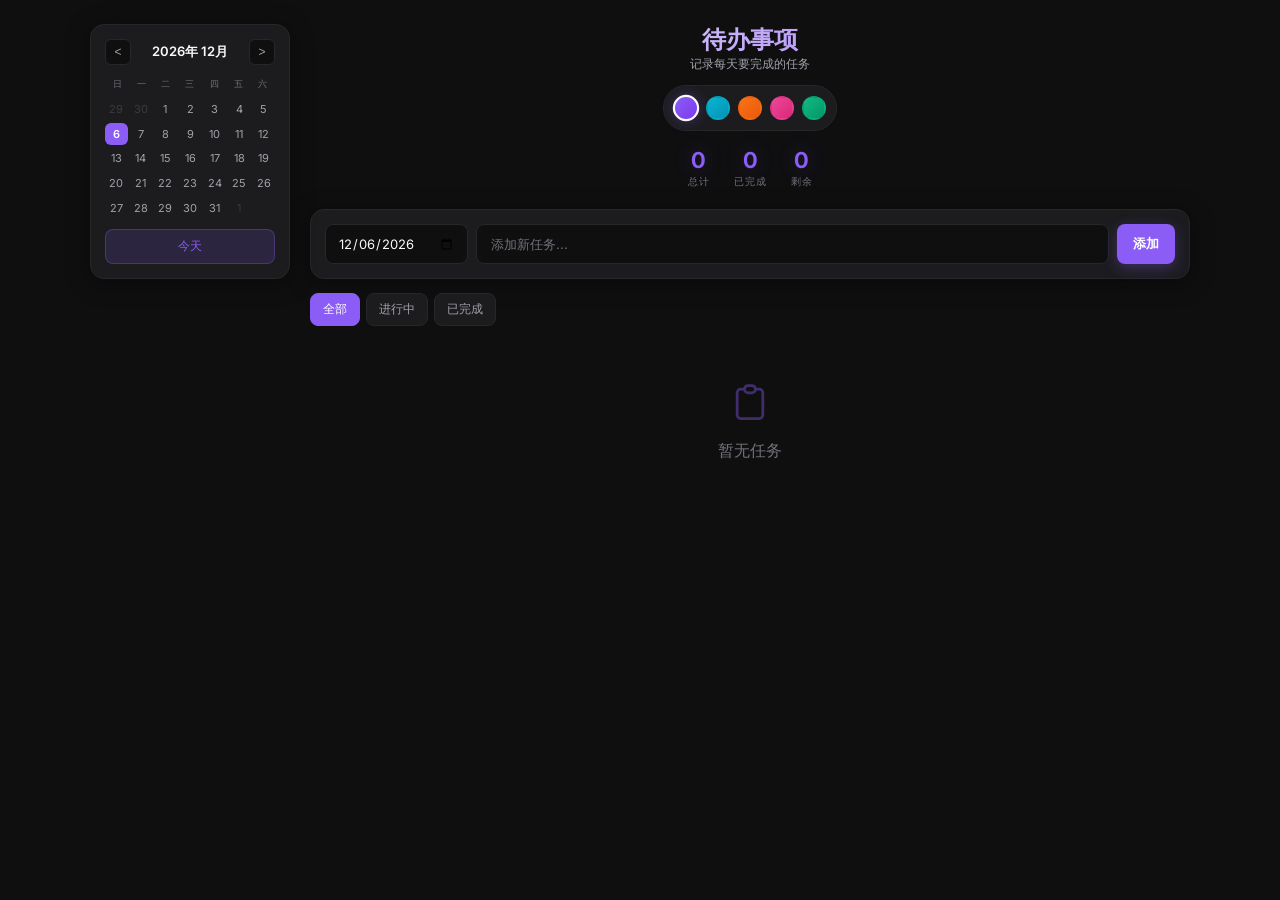
==== commit c5d50e85: "feat: add quick phrases panel and edit functionality (clean implementation)" ====
--- a/todo.html
+++ b/todo.html
@@ -4,690 +4,109 @@
   <meta charset="UTF-8">
   <meta name="viewport" content="width=device-width, initial-scale=1.0">
   <title>待办事项</title>
-  <link rel="preconnect" href="https://fonts.googleapis.com">
-  <link rel="preconnect" href="https://fonts.gstatic.com" crossorigin>
   <link href="https://fonts.googleapis.com/css2?family=Inter:wght@400;500;600;700&display=swap" rel="stylesheet">
   <style>
-    * {
-      margin: 0;
-      padding: 0;
-      box-sizing: border-box;
+    * { margin: 0; padding: 0; box-sizing: border-box; }
+    :root {
+      --bg-primary: #0f0f10; --bg-card: #1c1c1f; --text-primary: #fafafa;
+      --text-secondary: #a1a1aa; --text-muted: #71717a; --border: #27272a;
+      --accent: #8b5cf6; --accent-light: rgba(139,92,246,0.15);
+      --accent-glow: rgba(139,92,246,0.3); --danger: #f87171; --success: #4ade80; --shadow: 0 4px 24px rgba(0,0,0,0.4);
     }
-
-    :root {
-      --bg-primary: #0f0f10;
-      --bg-secondary: #18181b;
-      --bg-card: #1c1c1f;
-      --bg-hover: #27272a;
-      --text-primary: #fafafa;
-      --text-secondary: #a1a1aa;
-      --text-muted: #71717a;
-      --border: #27272a;
-      --accent: #8b5cf6;
-      --accent-light: rgba(139, 92, 246, 0.15);
-      --accent-hover: #a78bfa;
-      --accent-glow: rgba(139, 92, 246, 0.3);
-      --danger: #f87171;
-      --success: #4ade80;
-      --shadow: 0 4px 24px rgba(0,0,0,0.4);
-      --glow-1: rgba(139, 92, 246, 0.08);
-      --glow-2: rgba(59, 130, 246, 0.06);
-    }
-
-    [data-theme="violet"] {
-      --accent: #8b5cf6;
-      --accent-light: rgba(139, 92, 246, 0.15);
-      --accent-hover: #a78bfa;
-      --accent-glow: rgba(139, 92, 246, 0.3);
-      --glow-1: rgba(139, 92, 246, 0.08);
-      --glow-2: rgba(59, 130, 246, 0.06);
-    }
-
-    [data-theme="cyan"] {
-      --accent: #06b6d4;
-      --accent-light: rgba(6, 182, 212, 0.15);
-      --accent-hover: #22d3ee;
-      --accent-glow: rgba(6, 182, 212, 0.3);
-      --glow-1: rgba(6, 182, 212, 0.08);
-      --glow-2: rgba(16, 185, 129, 0.06);
-    }
-
-    [data-theme="coral"] {
-      --accent: #f97316;
-      --accent-light: rgba(249, 115, 22, 0.15);
-      --accent-hover: #fb923c;
-      --accent-glow: rgba(249, 115, 22, 0.3);
-      --glow-1: rgba(249, 115, 22, 0.08);
-      --glow-2: rgba(236, 72, 153, 0.06);
-    }
-
-    [data-theme="rose"] {
-      --accent: #ec4899;
-      --accent-light: rgba(236, 72, 153, 0.15);
-      --accent-hover: #f472b6;
-      --accent-glow: rgba(236, 72, 153, 0.3);
-      --glow-1: rgba(236, 72, 153, 0.08);
-      --glow-2: rgba(168, 85, 247, 0.06);
-    }
-
-    [data-theme="emerald"] {
-      --accent: #10b981;
-      --accent-light: rgba(16, 185, 129, 0.15);
-      --accent-hover: #34d399;
-      --accent-glow: rgba(16, 185, 129, 0.3);
-      --glow-1: rgba(16, 185, 129, 0.08);
-      --glow-2: rgba(6, 182, 212, 0.06);
-    }
-
-    [data-theme="slate"] {
-      --accent: #64748b;
-      --accent-light: rgba(100, 116, 139, 0.15);
-      --accent-hover: #94a3b8;
-      --accent-glow: rgba(100, 116, 139, 0.3);
-      --glow-1: rgba(100, 116, 139, 0.06);
-      --glow-2: rgba(59, 130, 246, 0.05);
-    }
-
-    body {
-      font-family: '"Inter"', -apple-system, BlinkMacSystemFont, sans-serif;
-      background: var(--bg-primary);
-      color: var(--text-primary);
-      min-height: 100vh;
-      padding: 24px;
-      background-image: 
-        radial-gradient(ellipse at 20% 0%, var(--glow-1) 0%, transparent 50%),
-        radial-gradient(ellipse at 80% 100%, var(--glow-2) 0%, transparent 50%);
-      transition: background-image 0.3s;
-    }
-
-    .layout {
-      display: flex;
-      gap: 20px;
-      max-width: 1100px;
-      margin: 0 auto;
-    }
-
-    .sidebar {
-      width: 200px;
-      flex-shrink: 0;
-    }
-
-    .main {
-      flex: 1;
-      min-width: 0;
-    }
-
-    header {
-      text-align: center;
-      margin-bottom: 20px;
-    }
-
-    h1 {
-      font-size: 24px;
-      font-weight: 700;
-      letter-spacing: -0.5px;
-      margin-bottom: 4px;
-      background: linear-gradient(135deg, var(--text-primary) 0%, var(--accent) 100%);
-      -webkit-background-clip: text;
-      -webkit-text-fill-color: transparent;
-      background-clip: text;
-    }
-
-    .subtitle {
-      color: var(--text-secondary);
-      font-size: 12px;
-    }
-
-    .theme-switcher {
-      display: flex;
-      justify-content: center;
-      gap: 8px;
-      margin-top: 12px;
-      padding: 10px;
-      background: var(--bg-card);
-      border-radius: 50px;
-      width: fit-content;
-      margin-left: auto;
-      margin-right: auto;
-      border: 1px solid var(--border);
-    }
-
-    .theme-dot {
-      width: 24px;
-      height: 24px;
-      border-radius: 50%;
-      cursor: pointer;
-      transition: all 0.2s;
-      border: 2px solid transparent;
-    }
-
-    .theme-dot:hover {
-      transform: scale(1.15);
-    }
-
-    .theme-dot.active {
-      border-color: var(--text-primary);
-      transform: scale(1.1);
-      box-shadow: 0 0 12px var(--accent-glow);
-    }
-
-    .theme-dot[data-theme="violet"] { background: linear-gradient(135deg, #8b5cf6, #7c3aed); }
-    .theme-dot[data-theme="cyan"] { background: linear-gradient(135deg, #06b6d4, #0891b2); }
-    .theme-dot[data-theme="coral"] { background: linear-gradient(135deg, #f97316, #ea580c); }
-    .theme-dot[data-theme="rose"] { background: linear-gradient(135deg, #ec4899, #db2777); }
-    .theme-dot[data-theme="emerald"] { background: linear-gradient(135deg, #10b981, #059669); }
-    .theme-dot[data-theme="slate"] { background: linear-gradient(135deg, #64748b, #475569); }
-
-    .calendar-card {
-      background: var(--bg-card);
-      border-radius: 14px;
-      padding: 14px;
-      box-shadow: var(--shadow);
-      border: 1px solid var(--border);
-      position: sticky;
-      top: 24px;
-    }
-
-    .calendar-header {
-      display: flex;
-      justify-content: space-between;
-      align-items: center;
-      margin-bottom: 10px;
-    }
-
-    .cal-title {
-      font-size: 13px;
-      font-weight: 600;
-    }
-
-    .cal-nav {
-      width: 26px;
-      height: 26px;
-      border: 1px solid var(--border);
-      background: var(--bg-secondary);
-      border-radius: 6px;
-      cursor: pointer;
-      font-size: 12px;
-      display: flex;
-      align-items: center;
-      justify-content: center;
-      transition: all 0.2s;
-      color: var(--text-secondary);
-    }
-
-    .cal-nav:hover {
-      border-color: var(--accent);
-      color: var(--accent);
-      background: var(--accent-light);
-    }
-
-    .calendar-weekdays {
-      display: grid;
-      grid-template-columns: repeat(7, 1fr);
-      text-align: center;
-      margin-bottom: 4px;
-    }
-
-    .calendar-weekdays span {
-      font-size: 9px;
-      color: var(--text-muted);
-      padding: 3px;
-    }
-
-    .calendar-grid {
-      display: grid;
-      grid-template-columns: repeat(7, 1fr);
-      gap: 2px;
-    }
-
-    .cal-day {
-      aspect-ratio: 1;
-      display: flex;
-      align-items: center;
-      justify-content: center;
-      font-size: 11px;
-      border-radius: 6px;
-      cursor: pointer;
-      transition: all 0.15s;
-      position: relative;
-      color: var(--text-secondary);
-    }
-
-    .cal-day:hover {
-      background: var(--bg-hover);
-      color: var(--text-primary);
-    }
-
-    .cal-day.other-month {
-      color: var(--text-muted);
-      opacity: 0.35;
-    }
-
-    .cal-day.today {
-      background: var(--accent-light);
-      color: var(--accent);
-      font-weight: 600;
-    }
-
-    .cal-day.selected {
-      background: linear-gradient(135deg, var(--accent) 0%, var(--accent-hover) 100%);
-      color: white;
-      font-weight: 600;
-    }
-
-    .cal-day.has-todos::after {
-      content: '';
-      position: absolute;
-      bottom: 3px;
-      width: 3px;
-      height: 3px;
-      background: var(--accent);
-      border-radius: 50%;
-    }
-
-    .cal-day.selected.has-todos::after {
-      background: white;
-    }
-
-    .today-btn {
-      width: 100%;
-      margin-top: 10px;
-      padding: 8px;
-      background: var(--accent-light);
-      border: 1px solid var(--accent-glow);
-      border-radius: 8px;
-      font-size: 12px;
-      font-weight: 500;
-      color: var(--accent);
-      cursor: pointer;
-      transition: all 0.2s;
-      font-family: inherit;
-    }
-
-    .today-btn:hover {
-      background: var(--accent);
-      border-color: var(--accent);
-      color: white;
-    }
-
-    .stats {
-      display: flex;
-      justify-content: center;
-      gap: 24px;
-      margin-top: 16px;
-    }
-
-    .stat {
-      display: flex;
-      flex-direction: column;
-      align-items: center;
-      gap: 2px;
-    }
-
-    .stat-value {
-      font-size: 22px;
-      font-weight: 700;
-      color: var(--accent);
-      text-shadow: 0 0 20px var(--accent-glow);
-      transition: color 0.3s, text-shadow 0.3s;
-    }
-
-    .stat-label {
-      font-size: 10px;
-      color: var(--text-muted);
-      text-transform: uppercase;
-      letter-spacing: 1px;
-    }
-
-    .input-card {
-      background: var(--bg-card);
-      border-radius: 14px;
-      padding: 14px;
-      box-shadow: var(--shadow);
-      margin-bottom: 14px;
-      border: 1px solid var(--border);
-    }
-
-    .input-row {
-      display: flex;
-      gap: 8px;
-    }
-
-    input[type="date"] {
-      padding: 10px 12px;
-      border: 1px solid var(--border);
-      border-radius: 8px;
-      font-size: 13px;
-      font-family: inherit;
-      outline: none;
-      cursor: pointer;
-      background: var(--bg-secondary);
-      color: var(--text-primary);
-    }
-
-    input[type="date"]:focus {
-      border-color: var(--accent);
-    }
-
-    input[type="text"] {
-      flex: 1;
-      padding: 10px 14px;
-      border: 1px solid var(--border);
-      border-radius: 8px;
-      font-size: 13px;
-      font-family: inherit;
-      transition: all 0.2s;
-      outline: none;
-      background: var(--bg-secondary);
-      color: var(--text-primary);
-    }
-
-    input[type="text"]:focus {
-      border-color: var(--accent);
-      box-shadow: 0 0 0 3px var(--accent-light);
-    }
-
-    input[type="text"]::placeholder {
-      color: var(--text-muted);
-    }
-
-    .btn-add {
-      padding: 10px 16px;
-      background: linear-gradient(135deg, var(--accent) 0%, var(--accent-hover) 100%);
-      color: white;
-      border: none;
-      border-radius: 8px;
-      font-size: 13px;
-      font-weight: 600;
-      cursor: pointer;
-      transition: all 0.2s;
-      font-family: inherit;
-      white-space: nowrap;
-      box-shadow: 0 4px 14px var(--accent-glow);
-    }
-
-    .btn-add:hover {
-      transform: translateY(-1px);
-      box-shadow: 0 6px 20px var(--accent-glow);
-    }
-
-    .filters {
-      display: flex;
-      gap: 6px;
-      margin-bottom: 14px;
-    }
-
-    .filter-btn {
-      padding: 7px 12px;
-      background: var(--bg-card);
-      border: 1px solid var(--border);
-      border-radius: 8px;
-      font-size: 12px;
-      font-weight: 500;
-      color: var(--text-secondary);
-      cursor: pointer;
-      transition: all 0.2s;
-      font-family: inherit;
-    }
-
-    .filter-btn:hover {
-      border-color: var(--text-muted);
-      color: var(--text-primary);
-    }
-
-    .filter-btn.active {
-      background: var(--accent);
-      border-color: var(--accent);
-      color: white;
-      box-shadow: 0 4px 14px var(--accent-glow);
-    }
-
-    .date-section {
-      margin-bottom: 14px;
-    }
-
-    .date-label {
-      font-size: 12px;
-      font-weight: 600;
-      color: var(--text-secondary);
-      margin-bottom: 8px;
-      display: flex;
-      align-items: center;
-      gap: 6px;
-      padding-left: 2px;
-      flex-wrap: wrap;
-    }
-
-    .date-label svg {
-      width: 12px;
-      height: 12px;
-      color: var(--accent);
-    }
-
-    .date-label .tag {
-      font-size: 10px;
-      padding: 2px 6px;
-      border-radius: 4px;
-      background: var(--accent-light);
-      color: var(--accent);
-      font-weight: 500;
-    }
-
-    .date-label .tag.yesterday {
-      background: rgba(251, 146, 60, 0.15);
-      color: #fb923c;
-    }
-
-    .date-label .count {
-      font-size: 10px;
-      color: var(--text-muted);
-      font-weight: 400;
-    }
-
-    .date-label .sub-label {
-      font-size: 10px;
-      color: #fb923c;
-      font-weight: 500;
-    }
-
-    .todo-list {
-      display: flex;
-      flex-direction: column;
-      gap: 6px;
-    }
-
-    .todo-item {
-      background: var(--bg-card);
-      border-radius: 10px;
-      padding: 12px 14px;
-      box-shadow: var(--shadow);
-      display: flex;
-      align-items: center;
-      gap: 12px;
-      animation: slideIn 0.25s ease;
-      border: 1px solid var(--border);
-      transition: border-color 0.2s;
-    }
-
-    .todo-item:hover {
-      border-color: var(--text-muted);
-    }
-
-    .todo-item.continued {
-      border-left: 3px solid #fb923c;
-    }
-
-    @keyframes slideIn {
-      from { opacity: 0; transform: translateY(-6px); }
-      to { opacity: 1; transform: translateY(0); }
-    }
-
-    .checkbox {
-      width: 20px;
-      height: 20px;
-      border: 2px solid var(--border);
-      border-radius: 5px;
-      cursor: pointer;
-      display: flex;
-      align-items: center;
-      justify-content: center;
-      transition: all 0.2s;
-      flex-shrink: 0;
-    }
-
-    .checkbox:hover {
-      border-color: var(--accent);
-      box-shadow: 0 0 8px var(--accent-glow);
-    }
-
-    .checkbox.checked {
-      background: linear-gradient(135deg, var(--accent) 0%, var(--accent-hover) 100%);
-      border-color: var(--accent);
-      box-shadow: 0 0 12px var(--accent-glow);
-    }
-
-    .checkbox.checked::after {
-      content: '';
-      width: 5px;
-      height: 9px;
-      border: solid white;
-      border-width: 0 2px 2px 0;
-      transform: rotate(45deg) translateY(-1px);
-    }
-
-    .todo-content {
-      flex: 1;
-      min-width: 0;
-    }
-
-    .todo-text {
-      font-size: 13px;
-      line-height: 1.4;
-      word-break: break-word;
-    }
-
-    .todo-item.completed .todo-text {
-      color: var(--text-muted);
-      text-decoration: line-through;
-    }
-
-    .todo-time {
-      font-size: 10px;
-      color: var(--text-muted);
-      margin-top: 3px;
-    }
-
-    .todo-source {
-      font-size: 10px;
-      color: #fb923c;
-      margin-top: 2px;
-    }
-
-    .btn-delete {
-      width: 28px;
-      height: 28px;
-      border: none;
-      background: transparent;
-      border-radius: 6px;
-      cursor: pointer;
-      display: flex;
-      align-items: center;
-      justify-content: center;
-      color: var(--text-muted);
-      transition: all 0.2s;
-      flex-shrink: 0;
-    }
-
-    .btn-delete:hover {
-      background: rgba(248, 113, 113, 0.1);
-      color: var(--danger);
-    }
-
-    .btn-delete svg {
-      width: 14px;
-      height: 14px;
-    }
-
-    .empty-state {
-      text-align: center;
-      padding: 40px 20px;
-      color: var(--text-muted);
-    }
-
-    .empty-state svg {
-      width: 44px;
-      height: 44px;
-      margin-bottom: 12px;
-      opacity: 0.4;
-      color: var(--accent);
-    }
-
-    .empty-state p {
-      font-size: 13px;
-    }
-
-    .clear-completed {
-      margin-top: 16px;
-      text-align: center;
-    }
-
-    .btn-clear {
-      padding: 8px 16px;
-      background: transparent;
-      border: 1px solid var(--border);
-      border-radius: 8px;
-      font-size: 12px;
-      color: var(--text-secondary);
-      cursor: pointer;
-      transition: all 0.2s;
-      font-family: inherit;
-    }
-
-    .btn-clear:hover {
-      border-color: var(--danger);
-      color: var(--danger);
-    }
-
-    @media (max-width: 768px) {
-      body {
-        padding: 16px;
-      }
-
-      .layout {
-        flex-direction: column;
-      }
-
-      .sidebar {
-        width: 100%;
-      }
-
-      .calendar-card {
-        position: static;
-      }
-
-      .input-row {
-        flex-direction: column;
-      }
-
-      input[type="date"] {
-        width: 100%;
-      }
-
-      .btn-add {
-        width: 100%;
-      }
-
-      .theme-switcher {
-        gap: 6px;
-        padding: 8px;
-      }
-
-      .theme-dot {
-        width: 22px;
-        height: 22px;
-      }
-    }
-  .quick-list{display:flex;flex-direction:column;gap:6px;max-height:280px;overflow-y:auto}.quick-item{display:flex;align-items:center;gap:8px;padding:8px 10px;background:var(--bg-secondary);border-radius:8px;cursor:pointer;transition:all 0.2s;border:1px solid transparent;position:relative}.quick-item:hover{background:var(--bg-hover);border-color:var(--accent)}.quick-item-text{flex:1;font-size:12px;color:var(--text-primary);white-space:nowrap;overflow:hidden;text-overflow:ellipsis}.quick-item-count{font-size:10px;color:var(--text-muted);background:var(--bg-hover);padding:2px 6px;border-radius:10px}.quick-item-actions{display:none;position:absolute;right:6px;top:50%;transform:translateY(-50%);gap:4px}.quick-item:hover .quick-item-actions{display:flex}.quick-item:hover .quick-item-count{display:none}.quick-action-btn{width:22px;height:22px;border:none;background:var(--bg-card);border-radius:6px;color:var(--text-secondary);cursor:pointer;display:flex;align-items:center;justify-content:center;transition:all 0.2s}.quick-action-btn:hover{background:var(--accent);color:white}.quick-action-btn.delete:hover{background:var(--danger)}.quick-action-btn svg{width:12px;height:12px}.quick-add-btn{width:100%;margin-top:10px;padding:10px;border:1px dashed var(--border);background:transparent;border-radius:10px;color:var(--text-muted);font-size:13px;cursor:pointer;transition:all 0.2s;display:flex;align-items:center;justify-content:center;gap:6px;font-weight:500}.quick-add-btn:hover{border-color:var(--accent);color:var(--accent);background:var(--accent-light)}.quick-add-btn svg{width:14px;height:14px}.todo-date-badge{font-size:10px;padding:2px 8px;background:var(--bg-hover);color:var(--text-secondary);border-radius:6px;cursor:pointer;margin-left:8px;transition:all 0.2s}.todo-date-badge:hover{background:var(--accent);color:white}</style>
+    [data-theme="cyan"] { --accent: #06b6d4; --accent-light: rgba(6,182,212,0.15); --accent-glow: rgba(6,182,212,0.3); }
+    [data-theme="coral"] { --accent: #f97316; --accent-light: rgba(249,115,22,0.15); --accent-glow: rgba(249,115,22,0.3); }
+    [data-theme="rose"] { --accent: #ec4899; --accent-light: rgba(236,72,153,0.15); --accent-glow: rgba(236,72,153,0.3); }
+    [data-theme="emerald"] { --accent: #10b981; --accent-light: rgba(16,185,129,0.15); --accent-glow: rgba(16,185,129,0.3); }
+    body { font-family: Inter, sans-serif; background: var(--bg-primary); color: var(--text-primary); min-height: 100vh; padding: 24px; }
+    .layout { display: flex; gap: 20px; max-width: 1100px; margin: 0 auto; }
+    .sidebar { width: 200px; flex-shrink: 0; }
+    .main { flex: 1; min-width: 0; }
+    header { text-align: center; margin-bottom: 20px; }
+    h1 { font-size: 24px; font-weight: 700; background: linear-gradient(135deg,var(--text-primary),var(--accent)); -webkit-background-clip: text; -webkit-text-fill-color: transparent; }
+    .subtitle { color: var(--text-secondary); font-size: 12px; }
+    .theme-switcher { display: flex; justify-content: center; gap: 8px; margin-top: 12px; padding: 10px; background: var(--bg-card); border-radius: 50px; width: fit-content; margin-left: auto; margin-right: auto; border: 1px solid var(--border); }
+    .theme-dot { width: 24px; height: 24px; border-radius: 50%; cursor: pointer; transition: all 0.2s; border: 2px solid transparent; }
+    .theme-dot:hover { transform: scale(1.15); }
+    .theme-dot.active { border-color: var(--text-primary); transform: scale(1.1); box-shadow: 0 0 12px var(--accent-glow); }
+    .theme-dot[data-theme="violet"] { background: linear-gradient(135deg,#8b5cf6,#7c3aed); }
+    .theme-dot[data-theme="cyan"] { background: linear-gradient(135deg,#06b6d4,#0891b2); }
+    .theme-dot[data-theme="coral"] { background: linear-gradient(135deg,#f97316,#ea580c); }
+    .theme-dot[data-theme="rose"] { background: linear-gradient(135deg,#ec4899,#db2777); }
+    .theme-dot[data-theme="emerald"] { background: linear-gradient(135deg,#10b981,#059669); }
+    .calendar-card { background: var(--bg-card); border-radius: 14px; padding: 14px; box-shadow: var(--shadow); border: 1px solid var(--border); position: sticky; top: 24px; }
+    .calendar-header { display: flex; justify-content: space-between; align-items: center; margin-bottom: 10px; }
+    .cal-title { font-size: 13px; font-weight: 600; }
+    .cal-nav { width: 26px; height: 26px; border: 1px solid var(--border); background: var(--bg-primary); border-radius: 6px; cursor: pointer; font-size: 12px; display: flex; align-items: center; justify-content: center; color: var(--text-secondary); }
+    .cal-nav:hover { border-color: var(--accent); color: var(--accent); background: var(--accent-light); }
+    .calendar-weekdays { display: grid; grid-template-columns: repeat(7,1fr); text-align: center; margin-bottom: 4px; }
+    .calendar-weekdays span { font-size: 9px; color: var(--text-muted); padding: 3px; }
+    .calendar-grid { display: grid; grid-template-columns: repeat(7,1fr); gap: 2px; }
+    .cal-day { aspect-ratio: 1; display: flex; align-items: center; justify-content: center; font-size: 11px; border-radius: 6px; cursor: pointer; transition: all 0.15s; position: relative; color: var(--text-secondary); }
+    .cal-day:hover { background: var(--border); color: var(--text-primary); }
+    .cal-day.other-month { color: var(--text-muted); opacity: 0.35; }
+    .cal-day.today { background: var(--accent-light); color: var(--accent); font-weight: 600; }
+    .cal-day.selected { background: linear-gradient(135deg,var(--accent),var(--accent)); color: white; font-weight: 600; }
+    .cal-day.has-todos::after { content: ''; position: absolute; bottom: 3px; width: 3px; height: 3px; background: var(--accent); border-radius: 50%; }
+    .cal-day.selected.has-todos::after { background: white; }
+    .today-btn { width: 100%; margin-top: 10px; padding: 8px; background: var(--accent-light); border: 1px solid var(--accent-glow); border-radius: 8px; font-size: 12px; font-weight: 500; color: var(--accent); cursor: pointer; font-family: inherit; }
+    .today-btn:hover { background: var(--accent); color: white; }
+    .stats { display: flex; justify-content: center; gap: 24px; margin-top: 16px; }
+    .stat { display: flex; flex-direction: column; align-items: center; gap: 2px; }
+    .stat-value { font-size: 22px; font-weight: 700; color: var(--accent); text-shadow: 0 0 20px var(--accent-glow); }
+    .stat-label { font-size: 10px; color: var(--text-muted); text-transform: uppercase; letter-spacing: 1px; }
+    .input-card { background: var(--bg-card); border-radius: 14px; padding: 14px; box-shadow: var(--shadow); margin-bottom: 14px; border: 1px solid var(--border); }
+    .input-row { display: flex; gap: 8px; }
+    input[type="date"] { padding: 10px 12px; border: 1px solid var(--border); border-radius: 8px; font-size: 13px; font-family: inherit; outline: none; cursor: pointer; background: var(--bg-primary); color: var(--text-primary); }
+    input[type="text"] { flex: 1; padding: 10px 14px; border: 1px solid var(--border); border-radius: 8px; font-size: 13px; font-family: inherit; background: var(--bg-primary); color: var(--text-primary); outline: none; }
+    input[type="text"]:focus { border-color: var(--accent); box-shadow: 0 0 0 3px var(--accent-light); }
+    input[type="text"]::placeholder { color: var(--text-muted); }
+    .btn-add { padding: 10px 16px; background: linear-gradient(135deg,var(--accent),var(--accent)); color: white; border: none; border-radius: 8px; font-size: 13px; font-weight: 600; cursor: pointer; box-shadow: 0 4px 14px var(--accent-glow); font-family: inherit; }
+    .btn-add:hover { transform: translateY(-1px); }
+    .filters { display: flex; gap: 6px; margin-bottom: 14px; }
+    .filter-btn { padding: 7px 12px; background: var(--bg-card); border: 1px solid var(--border); border-radius: 8px; font-size: 12px; font-weight: 500; color: var(--text-secondary); cursor: pointer; font-family: inherit; }
+    .filter-btn:hover { border-color: var(--text-muted); }
+    .filter-btn.active { background: var(--accent); border-color: var(--accent); color: white; }
+    .date-section { margin-bottom: 14px; }
+    .date-section.collapsed .todo-list { display: none; }
+    .date-label { font-size: 12px; font-weight: 600; color: var(--text-secondary); margin-bottom: 8px; display: flex; align-items: center; gap: 6px; cursor: pointer; padding: 4px 8px; border-radius: 6px; transition: background 0.2s; }
+    .date-label:hover { background: var(--bg-card); }
+    .date-label svg { width: 12px; height: 12px; color: var(--accent); transition: transform 0.2s; }
+    .date-section.collapsed .date-label svg { transform: rotate(-90deg); }
+    .date-label .tag { font-size: 10px; padding: 2px 6px; border-radius: 4px; background: var(--accent-light); color: var(--accent); font-weight: 500; }
+    .date-label .tag.yesterday { background: rgba(251,146,60,0.15); color: #fb923c; }
+    .date-label .count { font-size: 10px; color: var(--text-muted); }
+    .date-label .chevron { margin-left: auto; font-size: 10px; color: var(--text-muted); transition: transform 0.2s; }
+    .date-section.collapsed .date-label .chevron { transform: rotate(-90deg); }
+    .date-label .collapsed-hint { font-size: 10px; color: var(--text-muted); margin-left: 8px; }
+    .todo-list { display: flex; flex-direction: column; gap: 6px; }
+    .todo-item { background: var(--bg-card); border-radius: 10px; padding: 12px 14px; box-shadow: var(--shadow); display: flex; align-items: center; gap: 12px; border: 1px solid var(--border); }
+    .todo-item.continued { border-left: 3px solid #fb923c; }
+    .todo-item.completed { opacity: 0.7; }
+    .checkbox { width: 20px; height: 20px; border: 2px solid var(--border); border-radius: 5px; cursor: pointer; display: flex; align-items: center; justify-content: center; flex-shrink: 0; transition: all 0.2s; }
+    .checkbox:hover { border-color: var(--accent); }
+    .checkbox.checked { background: var(--success); border-color: var(--success); }
+    .checkbox.checked::after { content: ''; width: 5px; height: 9px; border: solid white; border-width: 0 2px 2px 0; transform: rotate(45deg); }
+    .todo-content { flex: 1; min-width: 0; }
+    .todo-date { font-size: 10px; color: var(--accent); cursor: pointer; margin-bottom: 2px; }
+    .todo-date:hover { text-decoration: underline; }
+    .todo-text { font-size: 13px; line-height: 1.4; word-break: break-word; }
+    .todo-item.completed .todo-text { color: var(--text-muted); text-decoration: line-through; }
+    .todo-time { font-size: 10px; color: var(--text-muted); margin-top: 3px; display: flex; gap: 8px; }
+    .todo-time .completed-time { color: var(--success); }
+    .todo-source { font-size: 10px; color: #fb923c; }
+    .todo-actions { display: flex; gap: 4px; opacity: 0; }
+    .todo-item:hover .todo-actions { opacity: 1; }
+    .btn-edit, .btn-delete { width: 28px; height: 28px; border: none; background: transparent; border-radius: 6px; cursor: pointer; display: flex; align-items: center; justify-content: center; color: var(--text-muted); }
+    .btn-edit:hover { background: var(--accent-light); color: var(--accent); }
+    .btn-delete:hover { background: rgba(248,113,113,0.1); color: var(--danger); }
+    .btn-edit svg, .btn-delete svg { width: 14px; height: 14px; }
+    .empty-state { text-align: center; padding: 40px 20px; color: var(--text-muted); }
+    .empty-state svg { width: 44px; height: 44px; margin-bottom: 12px; opacity: 0.4; color: var(--accent); }
+    .clear-completed { margin-top: 16px; text-align: center; }
+    .btn-clear { padding: 8px 16px; background: transparent; border: 1px solid var(--border); border-radius: 8px; font-size: 12px; color: var(--text-secondary); cursor: pointer; font-family: inherit; }
+    .btn-clear:hover { border-color: var(--danger); color: var(--danger); }
+    @media (max-width: 768px) { body { padding: 16px; } .layout { flex-direction: column; } .sidebar { width: 100%; } .calendar-card { position: static; } .input-row { flex-direction: column; } .btn-add { width: 100%; } .todo-actions { opacity: 1; } }
+  </style>
 </head>
 <body>
   <div class="layout">
@@ -698,459 +117,318 @@
           <span class="cal-title" id="cal-title"></span>
           <button class="cal-nav" id="next-month">&gt;</button>
         </div>
-        <div class="calendar-weekdays">
-          <span>日</span><span>一</span><span>二</span><span>三</span><span>四</span><span>五</span><span>六</span>
-        </div>
+        <div class="calendar-weekdays"><span>日</span><span>一</span><span>二</span><span>三</span><span>四</span><span>五</span><span>六</span></div>
         <div class="calendar-grid" id="calendar-grid"></div>
         <button class="today-btn" id="today-btn">今天</button>
       </div>
     </aside>
-
     <main class="main">
       <header>
         <h1>待办事项</h1>
         <p class="subtitle">记录每天要完成的任务</p>
         <div class="theme-switcher" id="theme-switcher">
-          <div class="theme-dot active" data-theme="violet" title="紫罗兰"></div>
-          <div class="theme-dot" data-theme="cyan" title="青色"></div>
-          <div class="theme-dot" data-theme="coral" title="珊瑚"></div>
-          <div class="theme-dot" data-theme="rose" title="玫瑰"></div>
-          <div class="theme-dot" data-theme="emerald" title="翡翠"></div>
-          <div class="theme-dot" data-theme="slate" title="石墨"></div>
+          <div class="theme-dot active" data-theme="violet"></div>
+          <div class="theme-dot" data-theme="cyan"></div>
+          <div class="theme-dot" data-theme="coral"></div>
+          <div class="theme-dot" data-theme="rose"></div>
+          <div class="theme-dot" data-theme="emerald"></div>
         </div>
         <div class="stats">
-          <div class="stat">
-            <div class="stat-value" id="total-count">0</div>
-            <div class="stat-label">总计</div>
-          </div>
-          <div class="stat">
-            <div class="stat-value" id="completed-count">0</div>
-            <div class="stat-label">已完成</div>
-          </div>
-          <div class="stat">
-            <div class="stat-value" id="remaining-count">0</div>
-            <div class="stat-label">剩余</div>
-          </div>
+          <div class="stat"><div class="stat-value" id="total-count">0</div><div class="stat-label">总计</div></div>
+          <div class="stat"><div class="stat-value" id="completed-count">0</div><div class="stat-label">已完成</div></div>
+          <div class="stat"><div class="stat-value" id="remaining-count">0</div><div class="stat-label">剩余</div></div>
         </div>
       </header>
-
       <div class="input-card">
         <div class="input-row">
           <input type="date" id="todo-date">
-          <input type="text" id="todo-input" placeholder="添加新任务..." maxlength="200" autocomplete="off">
+          <input type="text" id="todo-input" placeholder="添加新任务..." maxlength="200">
           <button class="btn-add" id="add-btn">添加</button>
         </div>
       </div>
-
       <div class="filters">
         <button class="filter-btn active" data-filter="all">全部</button>
         <button class="filter-btn" data-filter="active">进行中</button>
         <button class="filter-btn" data-filter="completed">已完成</button>
       </div>
-
       <div class="todo-list" id="todo-list"></div>
-
-      <div class="clear-completed" id="clear-container" style="display: none;">
-        <button class="btn-clear" id="clear-btn">清除已完成</button>
-      </div>
+      <div class="clear-completed" id="clear-container" style="display:none;"><button class="btn-clear" id="clear-btn">清除已完成</button></div>
     </main>
   </div>
-
   <script>
-    const STORAGE_KEY = 'todos';
-    const THEME_KEY = 'todo_theme';
-    const CURRENT_VERSION = 1;
-    let todos = [];
-    let currentFilter = 'all';
-    let currentMonth = new Date();
-    let selectedDate = formatDateKey(new Date());
-
-    const todoInput = document.getElementById('todo-input');
-    const todoDate = document.getElementById('todo-date');
-    const addBtn = document.getElementById('add-btn');
-    const todoList = document.getElementById('todo-list');
-    const filterBtns = document.querySelectorAll('.filter-btn');
-    const clearBtn = document.getElementById('clear-btn');
-    const clearContainer = document.getElementById('clear-container');
-    const totalCount = document.getElementById('total-count');
-    const completedCount = document.getElementById('completed-count');
-    const remainingCount = document.getElementById('remaining-count');
-    const calTitle = document.getElementById('cal-title');
-    const calendarGrid = document.getElementById('calendar-grid');
-    const prevMonthBtn = document.getElementById('prev-month');
-    const nextMonthBtn = document.getElementById('next-month');
-    const todayBtn = document.getElementById('today-btn');
-    const themeSwitcher = document.getElementById('theme-switcher');
-
-    function formatDateKey(date) {
-      const y = date.getFullYear();
-      const m = String(date.getMonth() + 1).padStart(2, '0');
-      const d = String(date.getDate()).padStart(2, '0');
-      return y + '-' + m + '-' + d;
+const STORAGE_KEY = 'todos_v3';
+const THEME_KEY = 'todo_theme';
+const COLLAPSED_KEY = 'todos_collapsed';
+
+function formatDateKey(date) {
+  const y = date.getFullYear();
+  const m = String(date.getMonth() + 1).padStart(2, '0');
+  const d = String(date.getDate()).padStart(2, '0');
+  return y + '-' + m + '-' + d;
+}
+
+function getYesterdayKey() {
+  const d = new Date();
+  d.setDate(d.getDate() - 1);
+  return formatDateKey(d);
+}
+
+function isPastDate(dateStr) {
+  return dateStr < formatDateKey(new Date());
+}
+
+function formatDisplayDate(dateStr) {
+  const date = new Date(dateStr);
+  const today = formatDateKey(new Date());
+  const yesterday = getYesterdayKey();
+  if (dateStr === today) return '今天';
+  if (dateStr === yesterday) return '昨天';
+  return (date.getMonth() + 1) + '月' + date.getDate() + '日 ' + ['周日','周一','周二','周三','周四','周五','周六'][date.getDay()];
+}
+
+function getDateTag(dateStr) {
+  const today = formatDateKey(new Date());
+  const yesterday = getYesterdayKey();
+  if (dateStr === today) return '<span class="tag">今天</span>';
+  if (dateStr === yesterday) return '<span class="tag yesterday">昨天</span>';
+  return '';
+}
+
+function generateId() { return Date.now().toString(36) + Math.random().toString(36).substr(2); }
+
+function formatTime(ts) {
+  const d = new Date(ts);
+  return d.getHours().toString().padStart(2,'0') + ':' + d.getMinutes().toString().padStart(2,'0');
+}
+
+function formatFullTime(ts) {
+  const d = new Date(ts);
+  return (d.getMonth() + 1) + '/' + d.getDate() + ' ' + formatTime(ts);
+}
+
+function escapeHtml(text) { const d = document.createElement('div'); d.textContent = text; return d.innerHTML; }
+
+let todos = [];
+let currentFilter = 'all';
+let currentMonth = new Date();
+let selectedDate = formatDateKey(new Date());
+let collapsedDates = new Set(JSON.parse(localStorage.getItem(COLLAPSED_KEY) || '[]'));
+
+const todoInput = document.getElementById('todo-input');
+const todoDate = document.getElementById('todo-date');
+const addBtn = document.getElementById('add-btn');
+const todoList = document.getElementById('todo-list');
+const filterBtns = document.querySelectorAll('.filter-btn');
+const clearBtn = document.getElementById('clear-btn');
+const clearContainer = document.getElementById('clear-container');
+const totalCount = document.getElementById('total-count');
+const completedCount = document.getElementById('completed-count');
+const remainingCount = document.getElementById('remaining-count');
+const calTitle = document.getElementById('cal-title');
+const calendarGrid = document.getElementById('calendar-grid');
+const prevMonthBtn = document.getElementById('prev-month');
+const nextMonthBtn = document.getElementById('next-month');
+const todayBtn = document.getElementById('today-btn');
+const themeSwitcher = document.getElementById('theme-switcher');
+
+function loadTodos() {
+  const s = localStorage.getItem(STORAGE_KEY);
+  if (s) { try { todos = JSON.parse(s); } catch(e) { todos = []; } }
+}
+
+function saveTodos() { localStorage.setItem(STORAGE_KEY, JSON.stringify(todos)); }
+function saveCollapsed() { localStorage.setItem(COLLAPSED_KEY, JSON.stringify([...collapsedDates])); }
+
+function loadTheme() {
+  const t = localStorage.getItem(THEME_KEY);
+  if (t) {
+    document.body.dataset.theme = t;
+    document.querySelectorAll('.theme-dot').forEach(d => d.classList.toggle('active', d.dataset.theme === t));
+  }
+}
+
+function saveTheme(t) { localStorage.setItem(THEME_KEY, t); }
+
+function addTodo(text, date) {
+  todos.unshift({ id: generateId(), text: text.trim(), completed: false, createdAt: Date.now(), date: date });
+  saveTodos();
+  renderCalendar();
+  render();
+}
+
+function toggleTodo(id) {
+  const t = todos.find(x => x.id === id);
+  if (t) {
+    t.completed = !t.completed;
+    t.completedAt = t.completed ? Date.now() : null;
+    saveTodos();
+    renderCalendar();
+    render();
+  }
+}
+
+function editTodo(id, text) {
+  const t = todos.find(x => x.id === id);
+  if (t && text.trim()) { t.text = text.trim(); saveTodos(); render(); }
+}
+
+function changeDate(id, currentDate) {
+  const input = document.createElement('input');
+  input.type = 'date';
+  input.value = currentDate;
+  input.style.cssText = 'position:fixed;top:50%;left:50%;transform:translate(-50%,-50%);z-index:1000;padding:10px;border:1px solid var(--accent);border-radius:8px;background:var(--bg-card);color:var(--text-primary);';
+  const overlay = document.createElement('div');
+  overlay.style.cssText = 'position:fixed;top:0;left:0;right:0;bottom:0;background:rgba(0,0,0,0.5);z-index:999;';
+  overlay.onclick = () => { document.body.removeChild(overlay); document.body.removeChild(input); };
+  input.onchange = () => {
+    if (input.value !== currentDate) {
+      const t = todos.find(x => x.id === id);
+      if (t) { t.date = input.value; saveTodos(); renderCalendar(); render(); }
     }
-
-    function getYesterdayKey() {
-      const yesterday = new Date();
-      yesterday.setDate(yesterday.getDate() - 1);
-      return formatDateKey(yesterday);
+    document.body.removeChild(overlay);
+    document.body.removeChild(input);
+  };
+  document.body.appendChild(overlay);
+  document.body.appendChild(input);
+  input.showPicker ? input.showPicker() : input.focus();
+}
+
+function deleteTodo(id) {
+  todos = todos.filter(x => x.id !== id);
+  saveTodos();
+  renderCalendar();
+  render();
+}
+
+function clearCompleted() {
+  todos = todos.filter(x => !x.completed);
+  saveTodos();
+  renderCalendar();
+  render();
+}
+
+function updateStats() {
+  totalCount.textContent = todos.length;
+  completedCount.textContent = todos.filter(x => x.completed).length;
+  remainingCount.textContent = todos.length - todos.filter(x => x.completed).length;
+}
+
+function toggleCollapse(dateKey) {
+  if (collapsedDates.has(dateKey)) collapsedDates.delete(dateKey);
+  else collapsedDates.add(dateKey);
+  saveCollapsed();
+  const section = document.querySelector('.date-section[data-date="' + dateKey + '"]');
+  if (section) section.classList.toggle('collapsed', collapsedDates.has(dateKey));
+}
+
+function getGroupedTodos() {
+  let filtered = currentFilter === 'active' ? todos.filter(x => !x.completed) :
+                 currentFilter === 'completed' ? todos.filter(x => x.completed) : todos;
+  const today = formatDateKey(new Date());
+  const yesterday = getYesterdayKey();
+  const grouped = {};
+  filtered.forEach(t => { if (!grouped[t.date]) grouped[t.date] = []; grouped[t.date].push({...t, isContinued: false}); });
+  if (currentFilter !== 'completed') {
+    const yesterdayUndone = todos.filter(x => x.date === yesterday && !x.completed && currentFilter === 'all');
+    if (yesterdayUndone.length > 0) {
+      if (!grouped[today]) grouped[today] = [];
+      yesterdayUndone.forEach(x => grouped[today].push({...x, isContinued: true}));
     }
-
-    function formatDisplayDate(dateStr) {
-      const date = new Date(dateStr);
-      const today = new Date();
-      const todayKey = formatDateKey(today);
-      const yesterdayKey = getYesterdayKey();
+  }
+  return grouped;
+}
+
+function startEdit(id, text) {
+  const item = document.querySelector('.todo-item[data-id="' + id + '"]');
+  const content = item.querySelector('.todo-content');
+  const textEl = content.querySelector('.todo-text');
+  textEl.style.display = 'none';
+  const input = document.createElement('input');
+  input.type = 'text';
+  input.value = text;
+  input.style.cssText = 'width:100%;padding:6px 10px;border:1px solid var(--accent);border-radius:6px;font-size:13px;font-family:inherit;background:var(--bg-primary);color:var(--text-primary);outline:none;';
+  input.onblur = () => editTodo(id, input.value);
+  input.onkeydown = e => { if (e.key === 'Enter') editTodo(id, input.value); if (e.key === 'Escape') render(); };
+  content.insertBefore(input, textEl);
+  input.focus();
+  input.select();
+}
+
+function renderCalendar() {
+  const year = currentMonth.getFullYear();
+  const month = currentMonth.getMonth();
+  calTitle.textContent = year + '年 ' + (month + 1) + '月';
+  const firstDay = new Date(year, month, 1);
+  const lastDay = new Date(year, month + 1, 0);
+  const startDow = firstDay.getDay();
+  const daysInMonth = lastDay.getDate();
+  const today = formatDateKey(new Date());
+  let html = '';
+  const prevMonth = new Date(year, month, 0);
+  const prevDays = prevMonth.getDate();
+  for (let i = startDow - 1; i >= 0; i--) html += '<div class="cal-day other-month">' + (prevDays - i) + '</div>';
+  for (let d = 1; d <= daysInMonth; d++) {
+    const dateKey = formatDateKey(new Date(year, month, d));
+    const classes = 'cal-day' + (dateKey === today ? ' today' : '') + (dateKey === selectedDate ? ' selected' : '') + (todos.some(t => t.date === dateKey) ? ' has-todos' : '');
+    html += '<div class="' + classes + '" data-date="' + dateKey + '">' + d + '</div>';
+  }
+  const remaining = (startDow + daysInMonth) % 7;
+  for (let d = 1; d < (remaining === 0 ? 0 : 7 - remaining); d++) html += '<div class="cal-day other-month">' + d + '</div>';
+  calendarGrid.innerHTML = html;
+  calendarGrid.querySelectorAll('.cal-day:not(.other-month)').forEach(el => {
+    el.onclick = () => { selectedDate = el.dataset.date; todoDate.value = selectedDate; renderCalendar(); render(); };
+  });
+}
+
+function render() {
+  const grouped = getGroupedTodos();
+  const today = formatDateKey(new Date());
+  const dateKeys = Object.keys(grouped).sort((a, b) => b.localeCompare(a));
+  
+  if (dateKeys.length === 0) {
+    todoList.innerHTML = '<div class="empty-state"><svg viewBox="0 0 24 24" fill="none" stroke="currentColor" stroke-width="1.5"><path d="M9 5H7a2 2 0 00-2 2v12a2 2 0 002 2h10a2 2 0 002-2V7a2 2 0 00-2-2h-2M9 5a2 2 0 002 2h2a2 2 0 002-2M9 5a2 2 0 012-2h2a2 2 0 012 2"/></svg><p>暂无任务</p></div>';
+  } else {
+    let html = '';
+    dateKeys.forEach(dateKey => {
+      const dayTodos = grouped[dateKey];
+      const continued = dayTodos.filter(t => t.isContinued).length;
+      const tag = getDateTag(dateKey);
+      const subLabel = dateKey === today && continued > 0 ? ' <span style="color:#fb923c;font-size:10px">(含昨日未完成 ' + continued + ' 项)</span>' : '';
+      const isPast = isPastDate(dateKey);
+      const isCollapsed = collapsedDates.has(dateKey);
+      const hint = isPast && isCollapsed ? '<span class="collapsed-hint">(' + dayTodos.length + ' 项)</span>' : '';
       
-      if (dateStr === todayKey) return '今天';
-      if (dateStr === yesterdayKey) return '昨天';
-      
-      const month = date.getMonth() + 1;
-      const day = date.getDate();
-      const weekdays = ['周日', '周一', '周二', '周三', '周四', '周五', '周六'];
-      const weekday = weekdays[date.getDay()];
-      return month + '月' + day + '日 ' + weekday;
-    }
-
-    function getDateTag(dateStr) {
-      const todayKey = formatDateKey(new Date());
-      const yesterdayKey = getYesterdayKey();
-      
-      if (dateStr === todayKey) return '<span class="tag">今天</span>';
-      if (dateStr === yesterdayKey) return '<span class="tag yesterday">昨天</span>';
-      return '';
-    }
-
-    function migrateData(oldTodos) {
-      return oldTodos.map(t => {
-        if (t.date === undefined) {
-          return {
-            ...t,
-            date: formatDateKey(new Date(t.createdAt))
-          };
-        }
-        return t;
-      });
-    }
-
-    function loadTodos() {
-      const stored = localStorage.getItem(STORAGE_KEY);
-      const version = parseInt(localStorage.getItem('todos_version') || '0');
-      
-      if (stored) {
-        try {
-          todos = JSON.parse(stored);
-          if (version < CURRENT_VERSION) {
-            todos = migrateData(todos);
-            saveTodos();
-            localStorage.setItem('todos_version', CURRENT_VERSION.toString());
-          }
-        } catch (e) {
-          todos = [];
-        }
-      } else {
-        const legacyKeys = ['todos_v2', 'todos_v3', 'todos_v4'];
-        for (const key of legacyKeys) {
-          const legacy = localStorage.getItem(key);
-          if (legacy) {
-            try {
-              todos = JSON.parse(legacy);
-              todos = migrateData(todos);
-              saveTodos();
-              localStorage.setItem('todos_version', CURRENT_VERSION.toString());
-              break;
-            } catch (e) {}
-          }
-        }
-      }
-    }
-
-    function saveTodos() {
-      localStorage.setItem(STORAGE_KEY, JSON.stringify(todos));
-      localStorage.setItem('todos_version', CURRENT_VERSION.toString());
-    }
-
-    function loadTheme() {
-      const saved = localStorage.getItem(THEME_KEY);
-      if (saved) {
-        document.body.dataset.theme = saved;
-        document.querySelectorAll('.theme-dot').forEach(dot => {
-          dot.classList.toggle('active', dot.dataset.theme === saved);
-        });
-      }
-    }
-
-    function saveTheme(theme) {
-      localStorage.setItem(THEME_KEY, theme);
-    }
-
-    function generateId() {
-      return Date.now().toString(36) + Math.random().toString(36).substr(2);
-    }
-
-    function formatTime(timestamp) {
-      const date = new Date(timestamp);
-      const hours = date.getHours().toString().padStart(2, '0');
-      const minutes = date.getMinutes().toString().padStart(2, '0');
-      return hours + ':' + minutes;
-    }
-
-    function addTodo(text, date) {
-      const todo = {
-        id: generateId(),
-        text: text.trim(),
-        completed: false,
-        createdAt: Date.now(),
-        date: date
-      };
-      todos.unshift(todo);
-      saveTodos();
-      renderCalendar();
-      render();renderQuickPhrases();
-    }
-
-    function toggleTodo(id) {
-      const todo = todos.find(t => t.id === id);
-      if (todo) {
-        todo.completed = !todo.completed;
-        saveTodos();
-        renderCalendar();
-        render();renderQuickPhrases();
-      }
-    }
-
-    function deleteTodo(id) {
-      todos = todos.filter(t => t.id !== id);
-      saveTodos();
-      renderCalendar();
-      render();renderQuickPhrases();
-    }
-
-    function clearCompleted() {
-      todos = todos.filter(t => !t.completed);
-      saveTodos();
-      renderCalendar();
-      render();renderQuickPhrases();
-    }
-
-    function updateStats() {
-      const total = todos.length;
-      const completed = todos.filter(t => t.completed).length;
-      const remaining = total - completed;
-      
-      totalCount.textContent = total;
-      completedCount.textContent = completed;
-      remainingCount.textContent = remaining;
-    }
-
-    function getFilteredAndGroupedTodos() {
-      let filtered = todos;
-      
-      if (currentFilter === 'active') {
-        filtered = filtered.filter(t => !t.completed);
-      } else if (currentFilter === 'completed') {
-        filtered = filtered.filter(t => t.completed);
-      }
-      
-      const todayKey = formatDateKey(new Date());
-      const yesterdayKey = getYesterdayKey();
-      const grouped = {};
-      
-      filtered.forEach(t => {
-        if (!grouped[t.date]) grouped[t.date] = [];
-        grouped[t.date].push({...t, isContinued: false});
-      });
-      
-      if (currentFilter !== 'completed') {
-        const yesterdayUndone = todos.filter(t => 
-          t.date === yesterdayKey && 
-          !t.completed && 
-          currentFilter === 'all'
-        );
-        
-        if (yesterdayUndone.length > 0) {
-          if (!grouped[todayKey]) grouped[todayKey] = [];
-          yesterdayUndone.forEach(t => {
-            grouped[todayKey].push({...t, isContinued: true});
-          });
-        }
-      }
-      
-      return grouped;
-    }
-
-    function escapeHtml(text) {
-      const div = document.createElement('div');
-      div.textContent = text;
-      return div.innerHTML;
-    }
-
-    function renderCalendar() {
-      const year = currentMonth.getFullYear();
-      const month = currentMonth.getMonth();
-      
-      calTitle.textContent = year + '年 ' + (month + 1) + '月';
-      
-      const firstDay = new Date(year, month, 1);
-      const lastDay = new Date(year, month + 1, 0);
-      const startDow = firstDay.getDay();
-      const daysInMonth = lastDay.getDate();
-      
-      const today = new Date();
-      const todayKey = formatDateKey(today);
-      
-      let html = '';
-      
-      const prevMonth = new Date(year, month, 0);
-      const prevDays = prevMonth.getDate();
-      for (let i = startDow - 1; i >= 0; i--) {
-        const d = prevDays - i;
-        html += '<div class="cal-day other-month">' + d + '</div>';
-      }
-      
-      for (let d = 1; d <= daysInMonth; d++) {
-        const dateKey = formatDateKey(new Date(year, month, d));
-        const isToday = dateKey === todayKey;
-        const isSelected = dateKey === selectedDate;
-        const hasTodos = todos.some(t => t.date === dateKey);
-        
-        let classes = 'cal-day';
-        if (isToday) classes += ' today';
-        if (isSelected) classes += ' selected';
-        if (hasTodos) classes += ' has-todos';
-        
-        html += '<div class="' + classes + '" data-date="' + dateKey + '">' + d + '</div>';
-      }
-      
-      const totalCells = startDow + daysInMonth;
-      const remaining = totalCells % 7 === 0 ? 0 : 7 - (totalCells % 7);
-      for (let d = 1; d <= remaining; d++) {
-        html += '<div class="cal-day other-month">' + d + '</div>';
-      }
-      
-      calendarGrid.innerHTML = html;
-      
-      calendarGrid.querySelectorAll('.cal-day:not(.other-month)').forEach(el => {
-        el.addEventListener('click', () => {
-          selectedDate = el.dataset.date;
-          todoDate.value = selectedDate;
-          renderCalendar();
-          render();renderQuickPhrases();
-        });
-      });
-    }
-
-    function render() {
-      const grouped = getFilteredAndGroupedTodos();
-      const dateKeys = Object.keys(grouped).sort().reverse();
-      const todayKey = formatDateKey(new Date());
-      
-      if (dateKeys.length === 0) {
-        todoList.innerHTML = '<div class="empty-state"><svg viewBox="0 0 24 24" fill="none" stroke="currentColor" stroke-width="1.5"><path d="M9 5H7a2 2 0 00-2 2v12a2 2 0 002 2h10a2 2 0 002-2V7a2 2 0 00-2-2h-2M9 5a2 2 0 002 2h2a2 2 0 002-2M9 5a2 2 0 012-2h2a2 2 0 012 2m-6 9l2 2 4-4"/></svg><p>' + (currentFilter === 'all' ? '暂无任务，添加一个吧' : currentFilter === 'active' ? '没有进行中的任务' : '暂无已完成的任务') + '</p></div>';
-      } else {
-        let html = '';
-        dateKeys.forEach(dateKey => {
-          const dayTodos = grouped[dateKey];
-          const continuedCount = dayTodos.filter(t => t.isContinued).length;
-          const tag = getDateTag(dateKey);
-          
-          let subLabel = '';
-          if (dateKey === todayKey && continuedCount > 0) {
-            subLabel = '<span class="sub-label">(含昨日未完成 ' + continuedCount + ' 项)</span>';
-          }
-          
-          html += '<div class="date-section"><div class="date-label"><svg viewBox="0 0 24 24" fill="none" stroke="currentColor" stroke-width="2"><rect x="3" y="4" width="18" height="18" rx="2"/><path d="M16 2v4M8 2v4M3 10h18"/></svg>' + formatDisplayDate(dateKey) + ' ' + tag + ' <span class="count">(' + dayTodos.length + ')' + subLabel + '</span></div>';
-          html += '<div class="todo-list">' + dayTodos.map(todo => {
-            const isContinued = todo.isContinued;
-            const itemClass = 'todo-item' + (todo.completed ? ' completed' : '') + (isContinued ? ' continued' : '');
-            const timeHtml = isContinued ? '<div class="todo-time">' + formatTime(todo.createdAt) + '</div><div class="todo-source">来自昨天</div>' : '<div class="todo-time">' + formatTime(todo.createdAt) + '</div>';
-            return '<div class="' + itemClass + '" data-id="' + todo.id + '"><div class="checkbox ' + (todo.completed ? 'checked' : '') + '" onclick="toggleTodo(\'' + todo.id + '\')"></div><div class="todo-content"><div class="todo-text">' + escapeHtml(todo.text) + '</div>' + timeHtml + '</div><button class="btn-delete" onclick="deleteTodo(\'' + todo.id + '\')"><svg viewBox="0 0 24 24" fill="none" stroke="currentColor" stroke-width="2"><path d="M19 7l-.867 12.142A2 2 0 0116.138 21H7.862a2 2 0 01-1.995-1.858L5 7m5 4v6m4-6v6m1-10V4a1 1 0 00-1-1h-4a1 1 0 00-1 1v3M4 7h16"/></svg></button></div>';
-          }).join('') + '</div></div>';
-        });
-        todoList.innerHTML = html;
-      }
-
-      const hasCompleted = todos.some(t => t.completed);
-      clearContainer.style.display = hasCompleted ? 'block' : 'none';
-      
-      updateStats();
-    }
-
-    addBtn.addEventListener('click', () => {
-      const text = todoInput.value.trim();
-      const date = todoDate.value || formatDateKey(new Date());
-      if (text) {
-        addTodo(text, date);
-        todoInput.value = '';
-        todoInput.focus();
-      }
+      html += '<div class="date-section' + (isCollapsed ? ' collapsed' : '') + '" data-date="' + dateKey + '">';
+      html += '<div class="date-label" onclick="toggleCollapse(\'' + dateKey + '\')"><svg viewBox="0 0 24 24" fill="none" stroke="currentColor" stroke-width="2"><path d="M19 9l-7 7-7-7"/></svg>' + formatDisplayDate(dateKey) + ' ' + tag + ' <span class="count">(' + dayTodos.length + ')' + subLabel + hint + '</span><span class="chevron">▼</span></div>';
+      html += '<div class="todo-list">' + dayTodos.map(t => {
+        const cls = 'todo-item' + (t.completed ? ' completed' : '') + (t.isContinued ? ' continued' : '');
+        let timeHtml = '<div class="todo-time"><span>创建 ' + formatTime(t.createdAt) + '</span>';
+        if (t.completed && t.completedAt) timeHtml += '<span class="completed-time">完成 ' + formatFullTime(t.completedAt) + '</span>';
+        timeHtml += '</div>';
+        if (t.isContinued) timeHtml = '<div class="todo-time"><span class="todo-source">来自昨天</span></div>';
+        return '<div class="' + cls + '" data-id="' + t.id + '"><div class="checkbox' + (t.completed ? ' checked' : '') + '" onclick="toggleTodo(\'' + t.id + '\')"></div><div class="todo-content"><div class="todo-date" onclick="changeDate(\'' + t.id + '\',\'' + t.date + '\')">' + formatDisplayDate(t.date) + '</div><div class="todo-text" ondblclick="startEdit(\'' + t.id + '\',\'' + escapeHtml(t.text).replace(/'/g, "\\'") + '\')">' + escapeHtml(t.text) + '</div>' + timeHtml + '</div><div class="todo-actions"><button class="btn-edit" onclick="startEdit(\'' + t.id + '\',\'' + escapeHtml(t.text).replace(/'/g, "\\'") + '\')" title="编辑"><svg viewBox="0 0 24 24" fill="none" stroke="currentColor" stroke-width="2"><path d="M11 4H4a2 2 0 00-2 2v14a2 2 0 002 2h14a2 2 0 002-2v-7"/><path d="M18.5 2.5a2.121 2.121 0 013 3L12 15l-4 1 1-4 9.5-9.5z"/></svg></button><button class="btn-delete" onclick="deleteTodo(\'' + t.id + '\')" title="删除"><svg viewBox="0 0 24 24" fill="none" stroke="currentColor" stroke-width="2"><path d="M19 7l-.867 12.142A2 2 0 0116.138 21H7.862a2 2 0 01-1.995-1.858L5 7m5 4v6m4-6v6m1-10V4a1 1 0 00-1-1h-4a1 1 0 00-1 1v3M4 7h16"/></svg></button></div></div>';
+      }).join('') + '</div></div>';
     });
-
-    todoInput.addEventListener('keypress', (e) => {
-      if (e.key === 'Enter') {
-        const text = todoInput.value.trim();
-        const date = todoDate.value || formatDateKey(new Date());
-        if (text) {
-          addTodo(text, date);
-          todoInput.value = '';
-        }
-      }
-    });
-
-    filterBtns.forEach(btn => {
-      btn.addEventListener('click', () => {
-        filterBtns.forEach(b => b.classList.remove('active'));
-        btn.classList.add('active');
-        currentFilter = btn.dataset.filter;
-        render();renderQuickPhrases();
-      });
-    });
-
-    clearBtn.addEventListener('click', clearCompleted);
-
-    prevMonthBtn.addEventListener('click', () => {
-      currentMonth.setMonth(currentMonth.getMonth() - 1);
-      renderCalendar();
-    });
-
-    nextMonthBtn.addEventListener('click', () => {
-      currentMonth.setMonth(currentMonth.getMonth() + 1);
-      renderCalendar();
-    });
-
-    todayBtn.addEventListener('click', () => {
-      selectedDate = formatDateKey(new Date());
-      currentMonth = new Date();
-      todoDate.value = selectedDate;
-      renderCalendar();
-      render();renderQuickPhrases();
-    });
-
-    themeSwitcher.addEventListener('click', (e) => {
-      const dot = e.target.closest('.theme-dot');
-      if (dot) {
-        document.querySelectorAll('.theme-dot').forEach(d => d.classList.remove('active'));
-        dot.classList.add('active');
-        const theme = dot.dataset.theme;
-        document.body.dataset.theme = theme;
-        saveTheme(theme);
-      }
-    });
-
-    todoDate.value = selectedDate;
-    let quickPhrases=[];
-let quickEditingId=null;
-const quickList=document.getElementById("quickList");
-const quickAddBtn=document.getElementById("quickAddBtn");
-function saveQuickPhrases(){localStorage.setItem("todos_quick",JSON.stringify(quickPhrases))}
-function loadQuickPhrases(){const stored=localStorage.getItem("todos_quick");if(stored){quickPhrases=JSON.parse(stored)}else{quickPhrases=[{id:generateId(),text:"开会",count:0},{id:generateId(),text:"写报告",count:0},{id:generateId(),text:"打电话",count:0}];saveQuickPhrases()}}
-function changeTodoDate(id){const todo=todos.find(t=>t.id===id);if(todo){editingId=id;modalTitle.textContent="修改日期";modalInput.value=todo.date;modalInput.type="date";modalOverlay.classList.add("show");modalInput.focus()}}
-function editTodo(id){const todo=todos.find(t=>t.id===id);if(todo){editingId=id;modalTitle.textContent="编辑任务";modalInput.value=todo.text;modalInput.type="text";modalOverlay.classList.add("show");modalInput.focus()}}
-function renderQuickPhrases(){quickList.innerHTML=quickPhrases.map(q=>'"'"'<div class="quick-item" data-id="'"'"'+q.id+'"'"'"><span class="quick-item-text">'"'"'+escapeHtml(q.text)+'"'"'</span><span class="quick-item-count">'"'"'+q.count+'"'"'</span><div class="quick-item-actions"><button class="quick-action-btn edit" data-id="'"'"'+q.id+'"'"'"><svg viewBox="0 0 24 24" fill="none" stroke="currentColor" stroke-width="2"><path d="M11 4H4a2 2 0 00-2 2v14a2 2 0 002 2h14a2 2 0 002-2v-7"/><path d="M18.5 2.5a2.121 2.121 0 013 3L12 15l-4 1 1-4 9.5-9.5z"/></svg></button><button class="quick-action-btn delete" data-id="'"'"'+q.id+'"'"'"><svg viewBox="0 0 24 24" fill="none" stroke="currentColor" stroke-width="2"><path d="M3 6h18M19 6v14a2 2 0 01-2 2H7a2 2 0 01-2-2V6m3 0V4a2 2 0 012-2h4a2 2 0 012 2v2"/></svg></button></div></div>'"'"').join('"'"''"'"');quickList.querySelectorAll('"'"'.quick-item'"'"').forEach(el=>{el.addEventListener('"'"'click'"'"',(e)=>{if(e.target.closest('"'"'.quick-action-btn'"'"'))return;const id=el.dataset.id;const phrase=quickPhrases.find(q=>q.id===id);if(phrase){phrase.count++;saveQuickPhrases();todoInput.value=phrase.text;todoInput.focus();renderQuickPhrases()}})});quickList.querySelectorAll('"'"'.quick-action-btn.edit'"'"').forEach(btn=>{btn.addEventListener('"'"'click'"'"',(e)=>{e.stopPropagation();quickEditingId=btn.dataset.id;const phrase=quickPhrases.find(q=>q.id===quickEditingId);if(phrase){modalTitle.textContent="编辑快捷语";modalInput.value=phrase.text;modalInput.type="text";modalOverlay.classList.add('"'"'show'"'"');modalInput.focus()}})});quickList.querySelectorAll('"'"'.quick-action-btn.delete'"'"').forEach(btn=>{btn.addEventListener('"'"'click'"'"',(e)=>{e.stopPropagation();quickEditingId=btn.dataset.id;quickPhrases=quickPhrases.filter(q=>q.id!==quickEditingId);saveQuickPhrases();renderQuickPhrases()})})}
-quickAddBtn.addEventListener('"'"'click'"'"',()=>{quickEditingId=null;modalTitle.textContent="添加快捷语";modalInput.value='"'"''"'"';modalInput.type="text";modalOverlay.classList.add('"'"'show'"'"');modalInput.focus()});loadTodos();loadQuickPhrases();
-    loadTheme();
-    renderCalendar();
-    render();renderQuickPhrases();
+    todoList.innerHTML = html;
+  }
+  clearContainer.style.display = todos.some(t => t.completed) ? 'block' : 'none';
+  updateStats();
+}
+
+addBtn.onclick = () => { if (todoInput.value.trim()) { addTodo(todoInput.value, todoDate.value || formatDateKey(new Date())); todoInput.value = ''; } };
+todoInput.onkeydown = e => { if (e.key === 'Enter' && todoInput.value.trim()) { addTodo(todoInput.value, todoDate.value || formatDateKey(new Date())); todoInput.value = ''; } };
+filterBtns.forEach(btn => { btn.onclick = () => { filterBtns.forEach(b => b.classList.remove('active')); btn.classList.add('active'); currentFilter = btn.dataset.filter; render(); }; });
+clearBtn.onclick = clearCompleted;
+prevMonthBtn.onclick = () => { currentMonth.setMonth(currentMonth.getMonth() - 1); renderCalendar(); };
+nextMonthBtn.onclick = () => { currentMonth.setMonth(currentMonth.getMonth() + 1); renderCalendar(); };
+todayBtn.onclick = () => { selectedDate = formatDateKey(new Date()); currentMonth = new Date(); todoDate.value = selectedDate; renderCalendar(); render(); };
+themeSwitcher.onclick = e => { const dot = e.target.closest('.theme-dot'); if (dot) { document.querySelectorAll('.theme-dot').forEach(d => d.classList.remove('active')); dot.classList.add('active'); document.body.dataset.theme = dot.dataset.theme; saveTheme(dot.dataset.theme); } };
+
+todoDate.value = selectedDate;
+loadTodos();
+loadTheme();
+renderCalendar();
+render();
   </script>
 </body>
 </html>
-
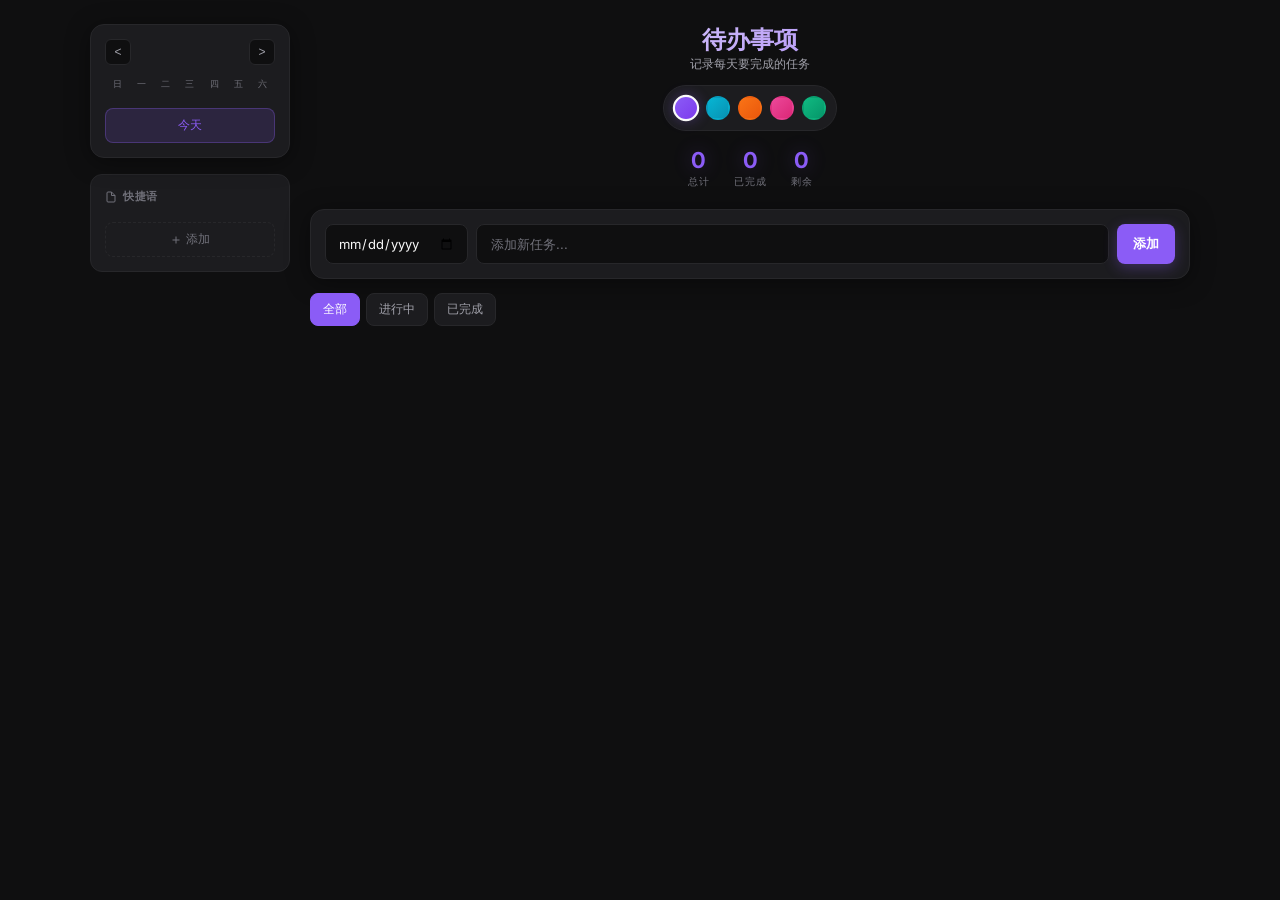
==== commit 3c99ea89: "feat: add quick phrases panel with click-to-fill and CRUD" ====
--- a/todo.html
+++ b/todo.html
@@ -106,7 +106,7 @@
     .btn-clear { padding: 8px 16px; background: transparent; border: 1px solid var(--border); border-radius: 8px; font-size: 12px; color: var(--text-secondary); cursor: pointer; font-family: inherit; }
     .btn-clear:hover { border-color: var(--danger); color: var(--danger); }
     @media (max-width: 768px) { body { padding: 16px; } .layout { flex-direction: column; } .sidebar { width: 100%; } .calendar-card { position: static; } .input-row { flex-direction: column; } .btn-add { width: 100%; } .todo-actions { opacity: 1; } }
-  </style>
+  .quick-panel{background:var(--bg-card);border-radius:12px;padding:14px;border:1px solid var(--border);margin-top:16px}.quick-panel-title{font-size:11px;font-weight:600;color:var(--text-muted);text-transform:uppercase;letter-spacing:0.5px;margin-bottom:10px;display:flex;align-items:center;gap:6px}.quick-panel-title svg{width:12px;height:12px}.quick-list{display:flex;flex-direction:column;gap:6px;max-height:200px;overflow-y:auto}.quick-item{display:flex;align-items:center;gap:8px;padding:8px 10px;background:var(--bg-secondary);border-radius:8px;cursor:pointer;transition:all 0.2s;border:1px solid transparent;font-size:12px;color:var(--text-primary)}.quick-item:hover{background:var(--bg-hover);border-color:var(--accent)}.quick-item-count{font-size:10px;color:var(--text-muted);background:var(--bg-hover);padding:1px 5px;border-radius:8px;margin-left:auto}.quick-item-actions{display:none;gap:4px}.quick-item:hover .quick-item-count{display:none}.quick-item:hover .quick-item-actions{display:flex}.quick-action-btn{width:20px;height:20px;border:none;background:var(--bg-card);border-radius:4px;color:var(--text-muted);cursor:pointer;display:flex;align-items:center;justify-content:center;transition:all 0.2s}.quick-action-btn:hover{background:var(--accent);color:white}.quick-action-btn.delete:hover{background:var(--danger)}.quick-action-btn svg{width:10px;height:10px}.quick-add-btn{width:100%;margin-top:8px;padding:8px;border:1px dashed var(--border);background:transparent;border-radius:8px;color:var(--text-muted);font-size:12px;cursor:pointer;transition:all 0.2s;display:flex;align-items:center;justify-content:center;gap:4px}.quick-add-btn:hover{border-color:var(--accent);color:var(--accent);background:var(--accent-light)}.quick-add-btn svg{width:12px;height:12px}</style>
 </head>
 <body>
   <div class="layout">
@@ -121,7 +121,7 @@
         <div class="calendar-grid" id="calendar-grid"></div>
         <button class="today-btn" id="today-btn">今天</button>
       </div>
-    </aside>
+    <div class="quick-panel"><div class="quick-panel-title"><svg viewBox="0 0 24 24" fill="none" stroke="currentColor" stroke-width="2"><path d="M13 2H6a2 2 0 00-2 2v16a2 2 0 002 2h12a2 2 0 002-2V9z"/><path d="M13 2v7h7"/></svg>快捷语</div><div class="quick-list" id="quick-list"></div><button class="quick-add-btn" id="quick-add-btn"><svg viewBox="0 0 24 24" fill="none" stroke="currentColor" stroke-width="2"><path d="M12 5v14M5 12h14"/></svg>添加</button></div></aside>
     <main class="main">
       <header>
         <h1>待办事项</h1>
@@ -253,7 +253,7 @@
   todos.unshift({ id: generateId(), text: text.trim(), completed: false, createdAt: Date.now(), date: date });
   saveTodos();
   renderCalendar();
-  render();
+  render();renderQuickPhrases();
 }
 
 function toggleTodo(id) {
@@ -263,13 +263,13 @@
     t.completedAt = t.completed ? Date.now() : null;
     saveTodos();
     renderCalendar();
-    render();
+    render();renderQuickPhrases();
   }
 }
 
 function editTodo(id, text) {
   const t = todos.find(x => x.id === id);
-  if (t && text.trim()) { t.text = text.trim(); saveTodos(); render(); }
+  if (t && text.trim()) { t.text = text.trim(); saveTodos(); render();renderQuickPhrases(); }
 }
 
 function changeDate(id, currentDate) {
@@ -283,7 +283,7 @@
   input.onchange = () => {
     if (input.value !== currentDate) {
       const t = todos.find(x => x.id === id);
-      if (t) { t.date = input.value; saveTodos(); renderCalendar(); render(); }
+      if (t) { t.date = input.value; saveTodos(); renderCalendar(); render();renderQuickPhrases(); }
     }
     document.body.removeChild(overlay);
     document.body.removeChild(input);
@@ -297,14 +297,14 @@
   todos = todos.filter(x => x.id !== id);
   saveTodos();
   renderCalendar();
-  render();
+  render();renderQuickPhrases();
 }
 
 function clearCompleted() {
   todos = todos.filter(x => !x.completed);
   saveTodos();
   renderCalendar();
-  render();
+  render();renderQuickPhrases();
 }
 
 function updateStats() {
@@ -348,7 +348,7 @@
   input.value = text;
   input.style.cssText = 'width:100%;padding:6px 10px;border:1px solid var(--accent);border-radius:6px;font-size:13px;font-family:inherit;background:var(--bg-primary);color:var(--text-primary);outline:none;';
   input.onblur = () => editTodo(id, input.value);
-  input.onkeydown = e => { if (e.key === 'Enter') editTodo(id, input.value); if (e.key === 'Escape') render(); };
+  input.onkeydown = e => { if (e.key === 'Enter') editTodo(id, input.value); if (e.key === 'Escape') render();renderQuickPhrases(); };
   content.insertBefore(input, textEl);
   input.focus();
   input.select();
@@ -376,7 +376,53 @@
   for (let d = 1; d < (remaining === 0 ? 0 : 7 - remaining); d++) html += '<div class="cal-day other-month">' + d + '</div>';
   calendarGrid.innerHTML = html;
   calendarGrid.querySelectorAll('.cal-day:not(.other-month)').forEach(el => {
-    el.onclick = () => { selectedDate = el.dataset.date; todoDate.value = selectedDate; renderCalendar(); render(); };
+    el.onclick = () => { selectedDate = el.dataset.date; let quickPhrases=[];
+let quickEditingId=null;
+const quickList=document.getElementById('"'"'quick-list'"'"');
+const quickAddBtn=document.getElementById('"'"'quick-add-btn'"'"');
+
+function saveQuickPhrases(){localStorage.setItem('"'"'todos_quick'"'"',JSON.stringify(quickPhrases))}
+
+function loadQuickPhrases(){
+  const stored=localStorage.getItem('"'"'todos_quick'"'"');
+  if(stored){quickPhrases=JSON.parse(stored)}
+  else{quickPhrases=[{id:generateId(),text:'"'"'开会'"'"',count:0},{id:generateId(),text:'"'"'写报告'"'"',count:0},{id:generateId(),text:'"'"'打电话'"'"',count:0}];saveQuickPhrases()}
+}
+
+function renderQuickPhrases(){
+  quickList.innerHTML=quickPhrases.map(q=>'"'"'<div class="quick-item" data-id="'""'"+q.id+'""'"'"><span class="quick-item-text">'""'"+escapeHtml(q.text)+'"'"'</span><span class="quick-item-count">'""'"+q.count+'""'"'</span><div class="quick-item-actions"><button class="quick-action-btn edit" data-id="'""'"+q.id+'""'"'"><svg viewBox="0 0 24 24" fill="none" stroke="currentColor" stroke-width="2"><path d="M11 4H4a2 2 0 00-2 2v14a2 2 0 002 2h14a2 2 0 002-2v-7"/><path d="M18.5 2.5a2.121 2.121 0 013 3L12 15l-4 1 1-4 9.5-9.5z"/></svg></button><button class="quick-action-btn delete" data-id="'""'"+q.id+'""'"'"><svg viewBox="0 0 24 24" fill="none" stroke="currentColor" stroke-width="2"><path d="M3 6h18M19 6v14a2 2 0 01-2 2H7a2 2 0 01-2-2V6m3 0V4a2 2 0 012-2h4a2 2 0 012 2v2"/></svg></button></div></div>'"'"').join('"'"''"'"');
+  quickList.querySelectorAll('"'"'.quick-item'"'"').forEach(el=>{
+    el.addEventListener('"'"'click'"'"',(e)=>{
+      if(e.target.closest('"'"'.quick-action-btn'"'"'))return;
+      const id=el.dataset.id;
+      const phrase=quickPhrases.find(q=>q.id===id);
+      if(phrase){phrase.count++;saveQuickPhrases();todoInput.value=phrase.text;todoInput.focus();renderQuickPhrases()}
+    })
+  });
+  quickList.querySelectorAll('"'"'.quick-action-btn.edit'"'"').forEach(btn=>{
+    btn.addEventListener('"'"'click'"'"',(e)=>{
+      e.stopPropagation();
+      quickEditingId=btn.dataset.id;
+      const phrase=quickPhrases.find(q=>q.id===quickEditingId);
+      if(phrase){startEdit(phrase.id,phrase.text);quickEditingId=null}
+    })
+  });
+  quickList.querySelectorAll('"'"'.quick-action-btn.delete'"'"').forEach(btn=>{
+    btn.addEventListener('"'"'click'"'"',(e)=>{
+      e.stopPropagation();
+      quickEditingId=btn.dataset.id;
+      quickPhrases=quickPhrases.filter(q=>q.id!==quickEditingId);
+      saveQuickPhrases();
+      renderQuickPhrases()
+    })
+  })
+}
+
+quickAddBtn.addEventListener('"'"'click'"'"',()=>{
+  const text=prompt('"'"'输入快捷语:'"'"');
+  if(text&&text.trim()){quickPhrases.push({id:generateId(),text:text.trim(),count:0});saveQuickPhrases();renderQuickPhrases()}
+});
+todoDate.value = selectedDate; renderCalendar(); render();renderQuickPhrases(); };
   });
 }
 
@@ -417,18 +463,110 @@
 
 addBtn.onclick = () => { if (todoInput.value.trim()) { addTodo(todoInput.value, todoDate.value || formatDateKey(new Date())); todoInput.value = ''; } };
 todoInput.onkeydown = e => { if (e.key === 'Enter' && todoInput.value.trim()) { addTodo(todoInput.value, todoDate.value || formatDateKey(new Date())); todoInput.value = ''; } };
-filterBtns.forEach(btn => { btn.onclick = () => { filterBtns.forEach(b => b.classList.remove('active')); btn.classList.add('active'); currentFilter = btn.dataset.filter; render(); }; });
+filterBtns.forEach(btn => { btn.onclick = () => { filterBtns.forEach(b => b.classList.remove('active')); btn.classList.add('active'); currentFilter = btn.dataset.filter; render();renderQuickPhrases(); }; });
 clearBtn.onclick = clearCompleted;
 prevMonthBtn.onclick = () => { currentMonth.setMonth(currentMonth.getMonth() - 1); renderCalendar(); };
 nextMonthBtn.onclick = () => { currentMonth.setMonth(currentMonth.getMonth() + 1); renderCalendar(); };
-todayBtn.onclick = () => { selectedDate = formatDateKey(new Date()); currentMonth = new Date(); todoDate.value = selectedDate; renderCalendar(); render(); };
+todayBtn.onclick = () => { selectedDate = formatDateKey(new Date()); currentMonth = new Date(); let quickPhrases=[];
+let quickEditingId=null;
+const quickList=document.getElementById('"'"'quick-list'"'"');
+const quickAddBtn=document.getElementById('"'"'quick-add-btn'"'"');
+
+function saveQuickPhrases(){localStorage.setItem('"'"'todos_quick'"'"',JSON.stringify(quickPhrases))}
+
+function loadQuickPhrases(){
+  const stored=localStorage.getItem('"'"'todos_quick'"'"');
+  if(stored){quickPhrases=JSON.parse(stored)}
+  else{quickPhrases=[{id:generateId(),text:'"'"'开会'"'"',count:0},{id:generateId(),text:'"'"'写报告'"'"',count:0},{id:generateId(),text:'"'"'打电话'"'"',count:0}];saveQuickPhrases()}
+}
+
+function renderQuickPhrases(){
+  quickList.innerHTML=quickPhrases.map(q=>'"'"'<div class="quick-item" data-id="'""'"+q.id+'""'"'"><span class="quick-item-text">'""'"+escapeHtml(q.text)+'"'"'</span><span class="quick-item-count">'""'"+q.count+'""'"'</span><div class="quick-item-actions"><button class="quick-action-btn edit" data-id="'""'"+q.id+'""'"'"><svg viewBox="0 0 24 24" fill="none" stroke="currentColor" stroke-width="2"><path d="M11 4H4a2 2 0 00-2 2v14a2 2 0 002 2h14a2 2 0 002-2v-7"/><path d="M18.5 2.5a2.121 2.121 0 013 3L12 15l-4 1 1-4 9.5-9.5z"/></svg></button><button class="quick-action-btn delete" data-id="'""'"+q.id+'""'"'"><svg viewBox="0 0 24 24" fill="none" stroke="currentColor" stroke-width="2"><path d="M3 6h18M19 6v14a2 2 0 01-2 2H7a2 2 0 01-2-2V6m3 0V4a2 2 0 012-2h4a2 2 0 012 2v2"/></svg></button></div></div>'"'"').join('"'"''"'"');
+  quickList.querySelectorAll('"'"'.quick-item'"'"').forEach(el=>{
+    el.addEventListener('"'"'click'"'"',(e)=>{
+      if(e.target.closest('"'"'.quick-action-btn'"'"'))return;
+      const id=el.dataset.id;
+      const phrase=quickPhrases.find(q=>q.id===id);
+      if(phrase){phrase.count++;saveQuickPhrases();todoInput.value=phrase.text;todoInput.focus();renderQuickPhrases()}
+    })
+  });
+  quickList.querySelectorAll('"'"'.quick-action-btn.edit'"'"').forEach(btn=>{
+    btn.addEventListener('"'"'click'"'"',(e)=>{
+      e.stopPropagation();
+      quickEditingId=btn.dataset.id;
+      const phrase=quickPhrases.find(q=>q.id===quickEditingId);
+      if(phrase){startEdit(phrase.id,phrase.text);quickEditingId=null}
+    })
+  });
+  quickList.querySelectorAll('"'"'.quick-action-btn.delete'"'"').forEach(btn=>{
+    btn.addEventListener('"'"'click'"'"',(e)=>{
+      e.stopPropagation();
+      quickEditingId=btn.dataset.id;
+      quickPhrases=quickPhrases.filter(q=>q.id!==quickEditingId);
+      saveQuickPhrases();
+      renderQuickPhrases()
+    })
+  })
+}
+
+quickAddBtn.addEventListener('"'"'click'"'"',()=>{
+  const text=prompt('"'"'输入快捷语:'"'"');
+  if(text&&text.trim()){quickPhrases.push({id:generateId(),text:text.trim(),count:0});saveQuickPhrases();renderQuickPhrases()}
+});
+todoDate.value = selectedDate; renderCalendar(); render();renderQuickPhrases(); };
 themeSwitcher.onclick = e => { const dot = e.target.closest('.theme-dot'); if (dot) { document.querySelectorAll('.theme-dot').forEach(d => d.classList.remove('active')); dot.classList.add('active'); document.body.dataset.theme = dot.dataset.theme; saveTheme(dot.dataset.theme); } };
 
+let quickPhrases=[];
+let quickEditingId=null;
+const quickList=document.getElementById('"'"'quick-list'"'"');
+const quickAddBtn=document.getElementById('"'"'quick-add-btn'"'"');
+
+function saveQuickPhrases(){localStorage.setItem('"'"'todos_quick'"'"',JSON.stringify(quickPhrases))}
+
+function loadQuickPhrases(){
+  const stored=localStorage.getItem('"'"'todos_quick'"'"');
+  if(stored){quickPhrases=JSON.parse(stored)}
+  else{quickPhrases=[{id:generateId(),text:'"'"'开会'"'"',count:0},{id:generateId(),text:'"'"'写报告'"'"',count:0},{id:generateId(),text:'"'"'打电话'"'"',count:0}];saveQuickPhrases()}
+}
+
+function renderQuickPhrases(){
+  quickList.innerHTML=quickPhrases.map(q=>'"'"'<div class="quick-item" data-id="'""'"+q.id+'""'"'"><span class="quick-item-text">'""'"+escapeHtml(q.text)+'"'"'</span><span class="quick-item-count">'""'"+q.count+'""'"'</span><div class="quick-item-actions"><button class="quick-action-btn edit" data-id="'""'"+q.id+'""'"'"><svg viewBox="0 0 24 24" fill="none" stroke="currentColor" stroke-width="2"><path d="M11 4H4a2 2 0 00-2 2v14a2 2 0 002 2h14a2 2 0 002-2v-7"/><path d="M18.5 2.5a2.121 2.121 0 013 3L12 15l-4 1 1-4 9.5-9.5z"/></svg></button><button class="quick-action-btn delete" data-id="'""'"+q.id+'""'"'"><svg viewBox="0 0 24 24" fill="none" stroke="currentColor" stroke-width="2"><path d="M3 6h18M19 6v14a2 2 0 01-2 2H7a2 2 0 01-2-2V6m3 0V4a2 2 0 012-2h4a2 2 0 012 2v2"/></svg></button></div></div>'"'"').join('"'"''"'"');
+  quickList.querySelectorAll('"'"'.quick-item'"'"').forEach(el=>{
+    el.addEventListener('"'"'click'"'"',(e)=>{
+      if(e.target.closest('"'"'.quick-action-btn'"'"'))return;
+      const id=el.dataset.id;
+      const phrase=quickPhrases.find(q=>q.id===id);
+      if(phrase){phrase.count++;saveQuickPhrases();todoInput.value=phrase.text;todoInput.focus();renderQuickPhrases()}
+    })
+  });
+  quickList.querySelectorAll('"'"'.quick-action-btn.edit'"'"').forEach(btn=>{
+    btn.addEventListener('"'"'click'"'"',(e)=>{
+      e.stopPropagation();
+      quickEditingId=btn.dataset.id;
+      const phrase=quickPhrases.find(q=>q.id===quickEditingId);
+      if(phrase){startEdit(phrase.id,phrase.text);quickEditingId=null}
+    })
+  });
+  quickList.querySelectorAll('"'"'.quick-action-btn.delete'"'"').forEach(btn=>{
+    btn.addEventListener('"'"'click'"'"',(e)=>{
+      e.stopPropagation();
+      quickEditingId=btn.dataset.id;
+      quickPhrases=quickPhrases.filter(q=>q.id!==quickEditingId);
+      saveQuickPhrases();
+      renderQuickPhrases()
+    })
+  })
+}
+
+quickAddBtn.addEventListener('"'"'click'"'"',()=>{
+  const text=prompt('"'"'输入快捷语:'"'"');
+  if(text&&text.trim()){quickPhrases.push({id:generateId(),text:text.trim(),count:0});saveQuickPhrases();renderQuickPhrases()}
+});
 todoDate.value = selectedDate;
-loadTodos();
+loadTodos();loadQuickPhrases();
 loadTheme();
 renderCalendar();
-render();
+render();renderQuickPhrases();
   </script>
 </body>
 </html>
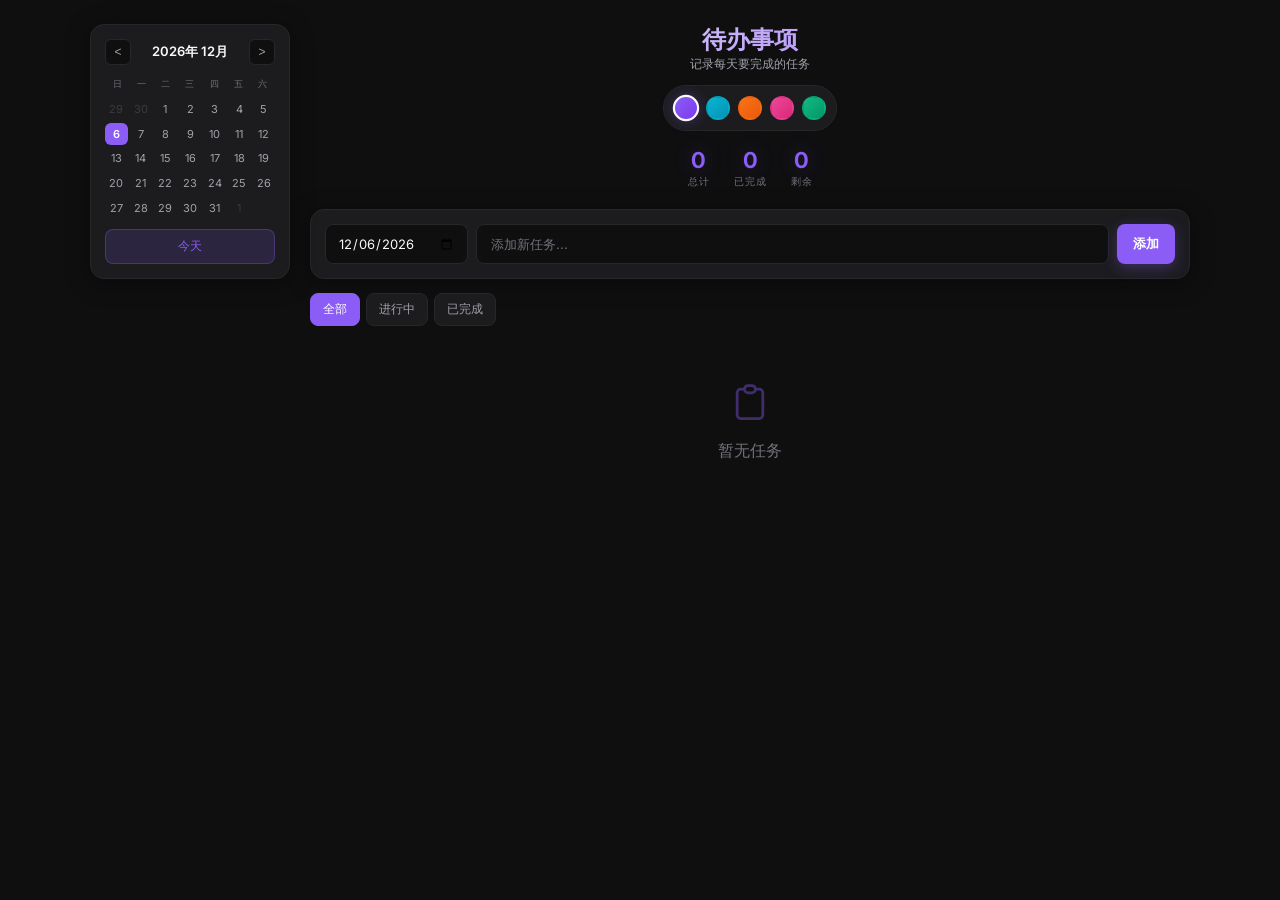
==== commit b0a018fb: "feat: restore working version with calendar and tasks" ====
--- a/todo.html
+++ b/todo.html
@@ -106,7 +106,7 @@
     .btn-clear { padding: 8px 16px; background: transparent; border: 1px solid var(--border); border-radius: 8px; font-size: 12px; color: var(--text-secondary); cursor: pointer; font-family: inherit; }
     .btn-clear:hover { border-color: var(--danger); color: var(--danger); }
     @media (max-width: 768px) { body { padding: 16px; } .layout { flex-direction: column; } .sidebar { width: 100%; } .calendar-card { position: static; } .input-row { flex-direction: column; } .btn-add { width: 100%; } .todo-actions { opacity: 1; } }
-  .quick-panel{background:var(--bg-card);border-radius:12px;padding:14px;border:1px solid var(--border);margin-top:16px}.quick-panel-title{font-size:11px;font-weight:600;color:var(--text-muted);text-transform:uppercase;letter-spacing:0.5px;margin-bottom:10px;display:flex;align-items:center;gap:6px}.quick-panel-title svg{width:12px;height:12px}.quick-list{display:flex;flex-direction:column;gap:6px;max-height:200px;overflow-y:auto}.quick-item{display:flex;align-items:center;gap:8px;padding:8px 10px;background:var(--bg-secondary);border-radius:8px;cursor:pointer;transition:all 0.2s;border:1px solid transparent;font-size:12px;color:var(--text-primary)}.quick-item:hover{background:var(--bg-hover);border-color:var(--accent)}.quick-item-count{font-size:10px;color:var(--text-muted);background:var(--bg-hover);padding:1px 5px;border-radius:8px;margin-left:auto}.quick-item-actions{display:none;gap:4px}.quick-item:hover .quick-item-count{display:none}.quick-item:hover .quick-item-actions{display:flex}.quick-action-btn{width:20px;height:20px;border:none;background:var(--bg-card);border-radius:4px;color:var(--text-muted);cursor:pointer;display:flex;align-items:center;justify-content:center;transition:all 0.2s}.quick-action-btn:hover{background:var(--accent);color:white}.quick-action-btn.delete:hover{background:var(--danger)}.quick-action-btn svg{width:10px;height:10px}.quick-add-btn{width:100%;margin-top:8px;padding:8px;border:1px dashed var(--border);background:transparent;border-radius:8px;color:var(--text-muted);font-size:12px;cursor:pointer;transition:all 0.2s;display:flex;align-items:center;justify-content:center;gap:4px}.quick-add-btn:hover{border-color:var(--accent);color:var(--accent);background:var(--accent-light)}.quick-add-btn svg{width:12px;height:12px}</style>
+  </style>
 </head>
 <body>
   <div class="layout">
@@ -121,7 +121,7 @@
         <div class="calendar-grid" id="calendar-grid"></div>
         <button class="today-btn" id="today-btn">今天</button>
       </div>
-    <div class="quick-panel"><div class="quick-panel-title"><svg viewBox="0 0 24 24" fill="none" stroke="currentColor" stroke-width="2"><path d="M13 2H6a2 2 0 00-2 2v16a2 2 0 002 2h12a2 2 0 002-2V9z"/><path d="M13 2v7h7"/></svg>快捷语</div><div class="quick-list" id="quick-list"></div><button class="quick-add-btn" id="quick-add-btn"><svg viewBox="0 0 24 24" fill="none" stroke="currentColor" stroke-width="2"><path d="M12 5v14M5 12h14"/></svg>添加</button></div></aside>
+    </aside>
     <main class="main">
       <header>
         <h1>待办事项</h1>
@@ -253,7 +253,7 @@
   todos.unshift({ id: generateId(), text: text.trim(), completed: false, createdAt: Date.now(), date: date });
   saveTodos();
   renderCalendar();
-  render();renderQuickPhrases();
+  render();
 }
 
 function toggleTodo(id) {
@@ -263,13 +263,13 @@
     t.completedAt = t.completed ? Date.now() : null;
     saveTodos();
     renderCalendar();
-    render();renderQuickPhrases();
+    render();
   }
 }
 
 function editTodo(id, text) {
   const t = todos.find(x => x.id === id);
-  if (t && text.trim()) { t.text = text.trim(); saveTodos(); render();renderQuickPhrases(); }
+  if (t && text.trim()) { t.text = text.trim(); saveTodos(); render(); }
 }
 
 function changeDate(id, currentDate) {
@@ -283,7 +283,7 @@
   input.onchange = () => {
     if (input.value !== currentDate) {
       const t = todos.find(x => x.id === id);
-      if (t) { t.date = input.value; saveTodos(); renderCalendar(); render();renderQuickPhrases(); }
+      if (t) { t.date = input.value; saveTodos(); renderCalendar(); render(); }
     }
     document.body.removeChild(overlay);
     document.body.removeChild(input);
@@ -297,14 +297,14 @@
   todos = todos.filter(x => x.id !== id);
   saveTodos();
   renderCalendar();
-  render();renderQuickPhrases();
+  render();
 }
 
 function clearCompleted() {
   todos = todos.filter(x => !x.completed);
   saveTodos();
   renderCalendar();
-  render();renderQuickPhrases();
+  render();
 }
 
 function updateStats() {
@@ -348,7 +348,7 @@
   input.value = text;
   input.style.cssText = 'width:100%;padding:6px 10px;border:1px solid var(--accent);border-radius:6px;font-size:13px;font-family:inherit;background:var(--bg-primary);color:var(--text-primary);outline:none;';
   input.onblur = () => editTodo(id, input.value);
-  input.onkeydown = e => { if (e.key === 'Enter') editTodo(id, input.value); if (e.key === 'Escape') render();renderQuickPhrases(); };
+  input.onkeydown = e => { if (e.key === 'Enter') editTodo(id, input.value); if (e.key === 'Escape') render(); };
   content.insertBefore(input, textEl);
   input.focus();
   input.select();
@@ -376,53 +376,7 @@
   for (let d = 1; d < (remaining === 0 ? 0 : 7 - remaining); d++) html += '<div class="cal-day other-month">' + d + '</div>';
   calendarGrid.innerHTML = html;
   calendarGrid.querySelectorAll('.cal-day:not(.other-month)').forEach(el => {
-    el.onclick = () => { selectedDate = el.dataset.date; let quickPhrases=[];
-let quickEditingId=null;
-const quickList=document.getElementById('"'"'quick-list'"'"');
-const quickAddBtn=document.getElementById('"'"'quick-add-btn'"'"');
-
-function saveQuickPhrases(){localStorage.setItem('"'"'todos_quick'"'"',JSON.stringify(quickPhrases))}
-
-function loadQuickPhrases(){
-  const stored=localStorage.getItem('"'"'todos_quick'"'"');
-  if(stored){quickPhrases=JSON.parse(stored)}
-  else{quickPhrases=[{id:generateId(),text:'"'"'开会'"'"',count:0},{id:generateId(),text:'"'"'写报告'"'"',count:0},{id:generateId(),text:'"'"'打电话'"'"',count:0}];saveQuickPhrases()}
-}
-
-function renderQuickPhrases(){
-  quickList.innerHTML=quickPhrases.map(q=>'"'"'<div class="quick-item" data-id="'""'"+q.id+'""'"'"><span class="quick-item-text">'""'"+escapeHtml(q.text)+'"'"'</span><span class="quick-item-count">'""'"+q.count+'""'"'</span><div class="quick-item-actions"><button class="quick-action-btn edit" data-id="'""'"+q.id+'""'"'"><svg viewBox="0 0 24 24" fill="none" stroke="currentColor" stroke-width="2"><path d="M11 4H4a2 2 0 00-2 2v14a2 2 0 002 2h14a2 2 0 002-2v-7"/><path d="M18.5 2.5a2.121 2.121 0 013 3L12 15l-4 1 1-4 9.5-9.5z"/></svg></button><button class="quick-action-btn delete" data-id="'""'"+q.id+'""'"'"><svg viewBox="0 0 24 24" fill="none" stroke="currentColor" stroke-width="2"><path d="M3 6h18M19 6v14a2 2 0 01-2 2H7a2 2 0 01-2-2V6m3 0V4a2 2 0 012-2h4a2 2 0 012 2v2"/></svg></button></div></div>'"'"').join('"'"''"'"');
-  quickList.querySelectorAll('"'"'.quick-item'"'"').forEach(el=>{
-    el.addEventListener('"'"'click'"'"',(e)=>{
-      if(e.target.closest('"'"'.quick-action-btn'"'"'))return;
-      const id=el.dataset.id;
-      const phrase=quickPhrases.find(q=>q.id===id);
-      if(phrase){phrase.count++;saveQuickPhrases();todoInput.value=phrase.text;todoInput.focus();renderQuickPhrases()}
-    })
-  });
-  quickList.querySelectorAll('"'"'.quick-action-btn.edit'"'"').forEach(btn=>{
-    btn.addEventListener('"'"'click'"'"',(e)=>{
-      e.stopPropagation();
-      quickEditingId=btn.dataset.id;
-      const phrase=quickPhrases.find(q=>q.id===quickEditingId);
-      if(phrase){startEdit(phrase.id,phrase.text);quickEditingId=null}
-    })
-  });
-  quickList.querySelectorAll('"'"'.quick-action-btn.delete'"'"').forEach(btn=>{
-    btn.addEventListener('"'"'click'"'"',(e)=>{
-      e.stopPropagation();
-      quickEditingId=btn.dataset.id;
-      quickPhrases=quickPhrases.filter(q=>q.id!==quickEditingId);
-      saveQuickPhrases();
-      renderQuickPhrases()
-    })
-  })
-}
-
-quickAddBtn.addEventListener('"'"'click'"'"',()=>{
-  const text=prompt('"'"'输入快捷语:'"'"');
-  if(text&&text.trim()){quickPhrases.push({id:generateId(),text:text.trim(),count:0});saveQuickPhrases();renderQuickPhrases()}
-});
-todoDate.value = selectedDate; renderCalendar(); render();renderQuickPhrases(); };
+    el.onclick = () => { selectedDate = el.dataset.date; todoDate.value = selectedDate; renderCalendar(); render(); };
   });
 }
 
@@ -463,110 +417,18 @@
 
 addBtn.onclick = () => { if (todoInput.value.trim()) { addTodo(todoInput.value, todoDate.value || formatDateKey(new Date())); todoInput.value = ''; } };
 todoInput.onkeydown = e => { if (e.key === 'Enter' && todoInput.value.trim()) { addTodo(todoInput.value, todoDate.value || formatDateKey(new Date())); todoInput.value = ''; } };
-filterBtns.forEach(btn => { btn.onclick = () => { filterBtns.forEach(b => b.classList.remove('active')); btn.classList.add('active'); currentFilter = btn.dataset.filter; render();renderQuickPhrases(); }; });
+filterBtns.forEach(btn => { btn.onclick = () => { filterBtns.forEach(b => b.classList.remove('active')); btn.classList.add('active'); currentFilter = btn.dataset.filter; render(); }; });
 clearBtn.onclick = clearCompleted;
 prevMonthBtn.onclick = () => { currentMonth.setMonth(currentMonth.getMonth() - 1); renderCalendar(); };
 nextMonthBtn.onclick = () => { currentMonth.setMonth(currentMonth.getMonth() + 1); renderCalendar(); };
-todayBtn.onclick = () => { selectedDate = formatDateKey(new Date()); currentMonth = new Date(); let quickPhrases=[];
-let quickEditingId=null;
-const quickList=document.getElementById('"'"'quick-list'"'"');
-const quickAddBtn=document.getElementById('"'"'quick-add-btn'"'"');
-
-function saveQuickPhrases(){localStorage.setItem('"'"'todos_quick'"'"',JSON.stringify(quickPhrases))}
-
-function loadQuickPhrases(){
-  const stored=localStorage.getItem('"'"'todos_quick'"'"');
-  if(stored){quickPhrases=JSON.parse(stored)}
-  else{quickPhrases=[{id:generateId(),text:'"'"'开会'"'"',count:0},{id:generateId(),text:'"'"'写报告'"'"',count:0},{id:generateId(),text:'"'"'打电话'"'"',count:0}];saveQuickPhrases()}
-}
-
-function renderQuickPhrases(){
-  quickList.innerHTML=quickPhrases.map(q=>'"'"'<div class="quick-item" data-id="'""'"+q.id+'""'"'"><span class="quick-item-text">'""'"+escapeHtml(q.text)+'"'"'</span><span class="quick-item-count">'""'"+q.count+'""'"'</span><div class="quick-item-actions"><button class="quick-action-btn edit" data-id="'""'"+q.id+'""'"'"><svg viewBox="0 0 24 24" fill="none" stroke="currentColor" stroke-width="2"><path d="M11 4H4a2 2 0 00-2 2v14a2 2 0 002 2h14a2 2 0 002-2v-7"/><path d="M18.5 2.5a2.121 2.121 0 013 3L12 15l-4 1 1-4 9.5-9.5z"/></svg></button><button class="quick-action-btn delete" data-id="'""'"+q.id+'""'"'"><svg viewBox="0 0 24 24" fill="none" stroke="currentColor" stroke-width="2"><path d="M3 6h18M19 6v14a2 2 0 01-2 2H7a2 2 0 01-2-2V6m3 0V4a2 2 0 012-2h4a2 2 0 012 2v2"/></svg></button></div></div>'"'"').join('"'"''"'"');
-  quickList.querySelectorAll('"'"'.quick-item'"'"').forEach(el=>{
-    el.addEventListener('"'"'click'"'"',(e)=>{
-      if(e.target.closest('"'"'.quick-action-btn'"'"'))return;
-      const id=el.dataset.id;
-      const phrase=quickPhrases.find(q=>q.id===id);
-      if(phrase){phrase.count++;saveQuickPhrases();todoInput.value=phrase.text;todoInput.focus();renderQuickPhrases()}
-    })
-  });
-  quickList.querySelectorAll('"'"'.quick-action-btn.edit'"'"').forEach(btn=>{
-    btn.addEventListener('"'"'click'"'"',(e)=>{
-      e.stopPropagation();
-      quickEditingId=btn.dataset.id;
-      const phrase=quickPhrases.find(q=>q.id===quickEditingId);
-      if(phrase){startEdit(phrase.id,phrase.text);quickEditingId=null}
-    })
-  });
-  quickList.querySelectorAll('"'"'.quick-action-btn.delete'"'"').forEach(btn=>{
-    btn.addEventListener('"'"'click'"'"',(e)=>{
-      e.stopPropagation();
-      quickEditingId=btn.dataset.id;
-      quickPhrases=quickPhrases.filter(q=>q.id!==quickEditingId);
-      saveQuickPhrases();
-      renderQuickPhrases()
-    })
-  })
-}
-
-quickAddBtn.addEventListener('"'"'click'"'"',()=>{
-  const text=prompt('"'"'输入快捷语:'"'"');
-  if(text&&text.trim()){quickPhrases.push({id:generateId(),text:text.trim(),count:0});saveQuickPhrases();renderQuickPhrases()}
-});
-todoDate.value = selectedDate; renderCalendar(); render();renderQuickPhrases(); };
+todayBtn.onclick = () => { selectedDate = formatDateKey(new Date()); currentMonth = new Date(); todoDate.value = selectedDate; renderCalendar(); render(); };
 themeSwitcher.onclick = e => { const dot = e.target.closest('.theme-dot'); if (dot) { document.querySelectorAll('.theme-dot').forEach(d => d.classList.remove('active')); dot.classList.add('active'); document.body.dataset.theme = dot.dataset.theme; saveTheme(dot.dataset.theme); } };
 
-let quickPhrases=[];
-let quickEditingId=null;
-const quickList=document.getElementById('"'"'quick-list'"'"');
-const quickAddBtn=document.getElementById('"'"'quick-add-btn'"'"');
-
-function saveQuickPhrases(){localStorage.setItem('"'"'todos_quick'"'"',JSON.stringify(quickPhrases))}
-
-function loadQuickPhrases(){
-  const stored=localStorage.getItem('"'"'todos_quick'"'"');
-  if(stored){quickPhrases=JSON.parse(stored)}
-  else{quickPhrases=[{id:generateId(),text:'"'"'开会'"'"',count:0},{id:generateId(),text:'"'"'写报告'"'"',count:0},{id:generateId(),text:'"'"'打电话'"'"',count:0}];saveQuickPhrases()}
-}
-
-function renderQuickPhrases(){
-  quickList.innerHTML=quickPhrases.map(q=>'"'"'<div class="quick-item" data-id="'""'"+q.id+'""'"'"><span class="quick-item-text">'""'"+escapeHtml(q.text)+'"'"'</span><span class="quick-item-count">'""'"+q.count+'""'"'</span><div class="quick-item-actions"><button class="quick-action-btn edit" data-id="'""'"+q.id+'""'"'"><svg viewBox="0 0 24 24" fill="none" stroke="currentColor" stroke-width="2"><path d="M11 4H4a2 2 0 00-2 2v14a2 2 0 002 2h14a2 2 0 002-2v-7"/><path d="M18.5 2.5a2.121 2.121 0 013 3L12 15l-4 1 1-4 9.5-9.5z"/></svg></button><button class="quick-action-btn delete" data-id="'""'"+q.id+'""'"'"><svg viewBox="0 0 24 24" fill="none" stroke="currentColor" stroke-width="2"><path d="M3 6h18M19 6v14a2 2 0 01-2 2H7a2 2 0 01-2-2V6m3 0V4a2 2 0 012-2h4a2 2 0 012 2v2"/></svg></button></div></div>'"'"').join('"'"''"'"');
-  quickList.querySelectorAll('"'"'.quick-item'"'"').forEach(el=>{
-    el.addEventListener('"'"'click'"'"',(e)=>{
-      if(e.target.closest('"'"'.quick-action-btn'"'"'))return;
-      const id=el.dataset.id;
-      const phrase=quickPhrases.find(q=>q.id===id);
-      if(phrase){phrase.count++;saveQuickPhrases();todoInput.value=phrase.text;todoInput.focus();renderQuickPhrases()}
-    })
-  });
-  quickList.querySelectorAll('"'"'.quick-action-btn.edit'"'"').forEach(btn=>{
-    btn.addEventListener('"'"'click'"'"',(e)=>{
-      e.stopPropagation();
-      quickEditingId=btn.dataset.id;
-      const phrase=quickPhrases.find(q=>q.id===quickEditingId);
-      if(phrase){startEdit(phrase.id,phrase.text);quickEditingId=null}
-    })
-  });
-  quickList.querySelectorAll('"'"'.quick-action-btn.delete'"'"').forEach(btn=>{
-    btn.addEventListener('"'"'click'"'"',(e)=>{
-      e.stopPropagation();
-      quickEditingId=btn.dataset.id;
-      quickPhrases=quickPhrases.filter(q=>q.id!==quickEditingId);
-      saveQuickPhrases();
-      renderQuickPhrases()
-    })
-  })
-}
-
-quickAddBtn.addEventListener('"'"'click'"'"',()=>{
-  const text=prompt('"'"'输入快捷语:'"'"');
-  if(text&&text.trim()){quickPhrases.push({id:generateId(),text:text.trim(),count:0});saveQuickPhrases();renderQuickPhrases()}
-});
 todoDate.value = selectedDate;
-loadTodos();loadQuickPhrases();
+loadTodos();
 loadTheme();
 renderCalendar();
-render();renderQuickPhrases();
+render();
   </script>
 </body>
 </html>
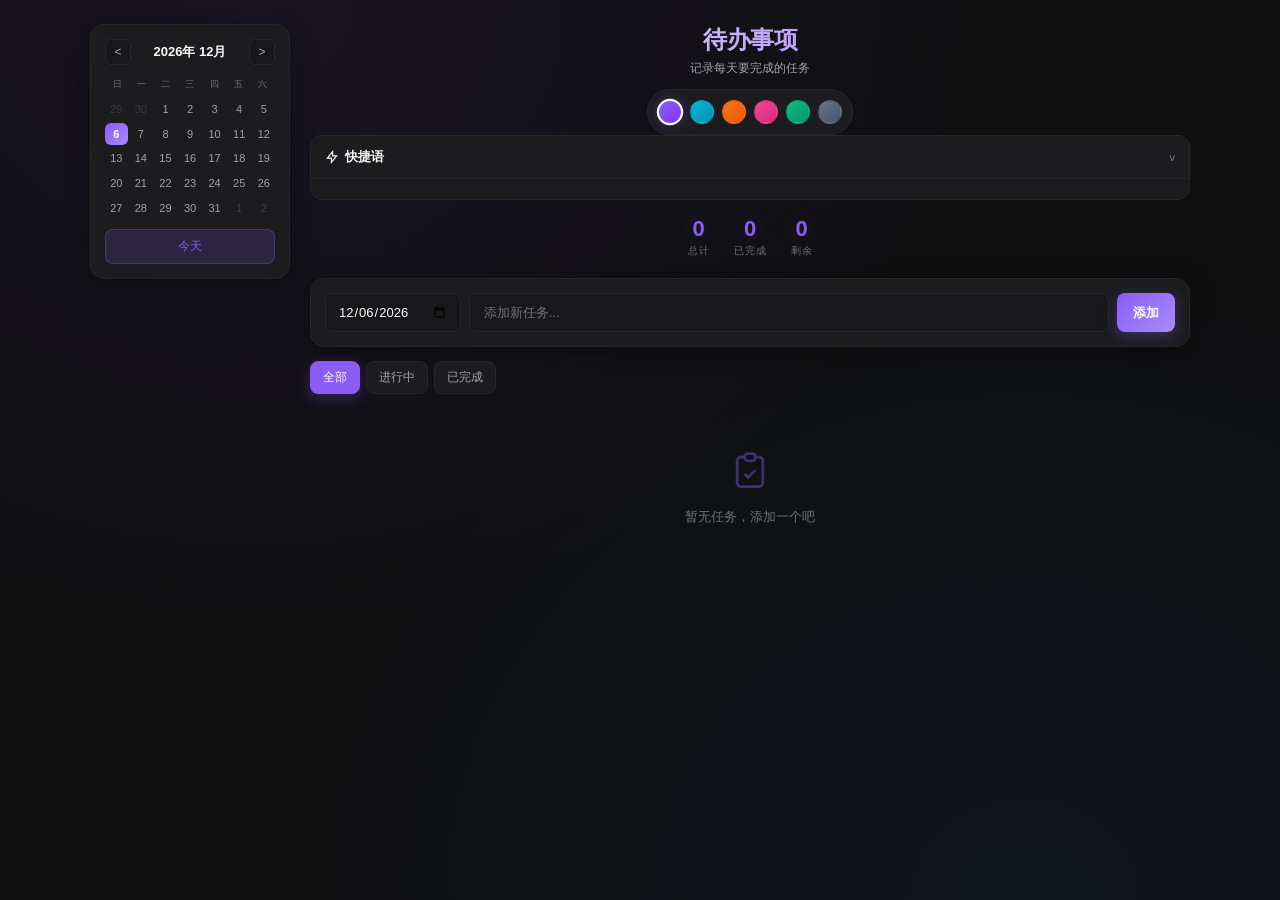
==== commit 1093a9d2: "feat: add quick phrase panel for fast task input" ====
--- a/todo.html
+++ b/todo.html
@@ -4,108 +4,690 @@
   <meta charset="UTF-8">
   <meta name="viewport" content="width=device-width, initial-scale=1.0">
   <title>待办事项</title>
+  <link rel="preconnect" href="https://fonts.googleapis.com">
+  <link rel="preconnect" href="https://fonts.gstatic.com" crossorigin>
   <link href="https://fonts.googleapis.com/css2?family=Inter:wght@400;500;600;700&display=swap" rel="stylesheet">
   <style>
-    * { margin: 0; padding: 0; box-sizing: border-box; }
+    * {
+      margin: 0;
+      padding: 0;
+      box-sizing: border-box;
+    }
+
     :root {
-      --bg-primary: #0f0f10; --bg-card: #1c1c1f; --text-primary: #fafafa;
-      --text-secondary: #a1a1aa; --text-muted: #71717a; --border: #27272a;
-      --accent: #8b5cf6; --accent-light: rgba(139,92,246,0.15);
-      --accent-glow: rgba(139,92,246,0.3); --danger: #f87171; --success: #4ade80; --shadow: 0 4px 24px rgba(0,0,0,0.4);
-    }
-    [data-theme="cyan"] { --accent: #06b6d4; --accent-light: rgba(6,182,212,0.15); --accent-glow: rgba(6,182,212,0.3); }
-    [data-theme="coral"] { --accent: #f97316; --accent-light: rgba(249,115,22,0.15); --accent-glow: rgba(249,115,22,0.3); }
-    [data-theme="rose"] { --accent: #ec4899; --accent-light: rgba(236,72,153,0.15); --accent-glow: rgba(236,72,153,0.3); }
-    [data-theme="emerald"] { --accent: #10b981; --accent-light: rgba(16,185,129,0.15); --accent-glow: rgba(16,185,129,0.3); }
-    body { font-family: Inter, sans-serif; background: var(--bg-primary); color: var(--text-primary); min-height: 100vh; padding: 24px; }
-    .layout { display: flex; gap: 20px; max-width: 1100px; margin: 0 auto; }
-    .sidebar { width: 200px; flex-shrink: 0; }
-    .main { flex: 1; min-width: 0; }
-    header { text-align: center; margin-bottom: 20px; }
-    h1 { font-size: 24px; font-weight: 700; background: linear-gradient(135deg,var(--text-primary),var(--accent)); -webkit-background-clip: text; -webkit-text-fill-color: transparent; }
-    .subtitle { color: var(--text-secondary); font-size: 12px; }
-    .theme-switcher { display: flex; justify-content: center; gap: 8px; margin-top: 12px; padding: 10px; background: var(--bg-card); border-radius: 50px; width: fit-content; margin-left: auto; margin-right: auto; border: 1px solid var(--border); }
-    .theme-dot { width: 24px; height: 24px; border-radius: 50%; cursor: pointer; transition: all 0.2s; border: 2px solid transparent; }
-    .theme-dot:hover { transform: scale(1.15); }
-    .theme-dot.active { border-color: var(--text-primary); transform: scale(1.1); box-shadow: 0 0 12px var(--accent-glow); }
-    .theme-dot[data-theme="violet"] { background: linear-gradient(135deg,#8b5cf6,#7c3aed); }
-    .theme-dot[data-theme="cyan"] { background: linear-gradient(135deg,#06b6d4,#0891b2); }
-    .theme-dot[data-theme="coral"] { background: linear-gradient(135deg,#f97316,#ea580c); }
-    .theme-dot[data-theme="rose"] { background: linear-gradient(135deg,#ec4899,#db2777); }
-    .theme-dot[data-theme="emerald"] { background: linear-gradient(135deg,#10b981,#059669); }
-    .calendar-card { background: var(--bg-card); border-radius: 14px; padding: 14px; box-shadow: var(--shadow); border: 1px solid var(--border); position: sticky; top: 24px; }
-    .calendar-header { display: flex; justify-content: space-between; align-items: center; margin-bottom: 10px; }
-    .cal-title { font-size: 13px; font-weight: 600; }
-    .cal-nav { width: 26px; height: 26px; border: 1px solid var(--border); background: var(--bg-primary); border-radius: 6px; cursor: pointer; font-size: 12px; display: flex; align-items: center; justify-content: center; color: var(--text-secondary); }
-    .cal-nav:hover { border-color: var(--accent); color: var(--accent); background: var(--accent-light); }
-    .calendar-weekdays { display: grid; grid-template-columns: repeat(7,1fr); text-align: center; margin-bottom: 4px; }
-    .calendar-weekdays span { font-size: 9px; color: var(--text-muted); padding: 3px; }
-    .calendar-grid { display: grid; grid-template-columns: repeat(7,1fr); gap: 2px; }
-    .cal-day { aspect-ratio: 1; display: flex; align-items: center; justify-content: center; font-size: 11px; border-radius: 6px; cursor: pointer; transition: all 0.15s; position: relative; color: var(--text-secondary); }
-    .cal-day:hover { background: var(--border); color: var(--text-primary); }
-    .cal-day.other-month { color: var(--text-muted); opacity: 0.35; }
-    .cal-day.today { background: var(--accent-light); color: var(--accent); font-weight: 600; }
-    .cal-day.selected { background: linear-gradient(135deg,var(--accent),var(--accent)); color: white; font-weight: 600; }
-    .cal-day.has-todos::after { content: ''; position: absolute; bottom: 3px; width: 3px; height: 3px; background: var(--accent); border-radius: 50%; }
-    .cal-day.selected.has-todos::after { background: white; }
-    .today-btn { width: 100%; margin-top: 10px; padding: 8px; background: var(--accent-light); border: 1px solid var(--accent-glow); border-radius: 8px; font-size: 12px; font-weight: 500; color: var(--accent); cursor: pointer; font-family: inherit; }
-    .today-btn:hover { background: var(--accent); color: white; }
-    .stats { display: flex; justify-content: center; gap: 24px; margin-top: 16px; }
-    .stat { display: flex; flex-direction: column; align-items: center; gap: 2px; }
-    .stat-value { font-size: 22px; font-weight: 700; color: var(--accent); text-shadow: 0 0 20px var(--accent-glow); }
-    .stat-label { font-size: 10px; color: var(--text-muted); text-transform: uppercase; letter-spacing: 1px; }
-    .input-card { background: var(--bg-card); border-radius: 14px; padding: 14px; box-shadow: var(--shadow); margin-bottom: 14px; border: 1px solid var(--border); }
-    .input-row { display: flex; gap: 8px; }
-    input[type="date"] { padding: 10px 12px; border: 1px solid var(--border); border-radius: 8px; font-size: 13px; font-family: inherit; outline: none; cursor: pointer; background: var(--bg-primary); color: var(--text-primary); }
-    input[type="text"] { flex: 1; padding: 10px 14px; border: 1px solid var(--border); border-radius: 8px; font-size: 13px; font-family: inherit; background: var(--bg-primary); color: var(--text-primary); outline: none; }
-    input[type="text"]:focus { border-color: var(--accent); box-shadow: 0 0 0 3px var(--accent-light); }
-    input[type="text"]::placeholder { color: var(--text-muted); }
-    .btn-add { padding: 10px 16px; background: linear-gradient(135deg,var(--accent),var(--accent)); color: white; border: none; border-radius: 8px; font-size: 13px; font-weight: 600; cursor: pointer; box-shadow: 0 4px 14px var(--accent-glow); font-family: inherit; }
-    .btn-add:hover { transform: translateY(-1px); }
-    .filters { display: flex; gap: 6px; margin-bottom: 14px; }
-    .filter-btn { padding: 7px 12px; background: var(--bg-card); border: 1px solid var(--border); border-radius: 8px; font-size: 12px; font-weight: 500; color: var(--text-secondary); cursor: pointer; font-family: inherit; }
-    .filter-btn:hover { border-color: var(--text-muted); }
-    .filter-btn.active { background: var(--accent); border-color: var(--accent); color: white; }
-    .date-section { margin-bottom: 14px; }
-    .date-section.collapsed .todo-list { display: none; }
-    .date-label { font-size: 12px; font-weight: 600; color: var(--text-secondary); margin-bottom: 8px; display: flex; align-items: center; gap: 6px; cursor: pointer; padding: 4px 8px; border-radius: 6px; transition: background 0.2s; }
-    .date-label:hover { background: var(--bg-card); }
-    .date-label svg { width: 12px; height: 12px; color: var(--accent); transition: transform 0.2s; }
-    .date-section.collapsed .date-label svg { transform: rotate(-90deg); }
-    .date-label .tag { font-size: 10px; padding: 2px 6px; border-radius: 4px; background: var(--accent-light); color: var(--accent); font-weight: 500; }
-    .date-label .tag.yesterday { background: rgba(251,146,60,0.15); color: #fb923c; }
-    .date-label .count { font-size: 10px; color: var(--text-muted); }
-    .date-label .chevron { margin-left: auto; font-size: 10px; color: var(--text-muted); transition: transform 0.2s; }
-    .date-section.collapsed .date-label .chevron { transform: rotate(-90deg); }
-    .date-label .collapsed-hint { font-size: 10px; color: var(--text-muted); margin-left: 8px; }
-    .todo-list { display: flex; flex-direction: column; gap: 6px; }
-    .todo-item { background: var(--bg-card); border-radius: 10px; padding: 12px 14px; box-shadow: var(--shadow); display: flex; align-items: center; gap: 12px; border: 1px solid var(--border); }
-    .todo-item.continued { border-left: 3px solid #fb923c; }
-    .todo-item.completed { opacity: 0.7; }
-    .checkbox { width: 20px; height: 20px; border: 2px solid var(--border); border-radius: 5px; cursor: pointer; display: flex; align-items: center; justify-content: center; flex-shrink: 0; transition: all 0.2s; }
-    .checkbox:hover { border-color: var(--accent); }
-    .checkbox.checked { background: var(--success); border-color: var(--success); }
-    .checkbox.checked::after { content: ''; width: 5px; height: 9px; border: solid white; border-width: 0 2px 2px 0; transform: rotate(45deg); }
-    .todo-content { flex: 1; min-width: 0; }
-    .todo-date { font-size: 10px; color: var(--accent); cursor: pointer; margin-bottom: 2px; }
-    .todo-date:hover { text-decoration: underline; }
-    .todo-text { font-size: 13px; line-height: 1.4; word-break: break-word; }
-    .todo-item.completed .todo-text { color: var(--text-muted); text-decoration: line-through; }
-    .todo-time { font-size: 10px; color: var(--text-muted); margin-top: 3px; display: flex; gap: 8px; }
-    .todo-time .completed-time { color: var(--success); }
-    .todo-source { font-size: 10px; color: #fb923c; }
-    .todo-actions { display: flex; gap: 4px; opacity: 0; }
-    .todo-item:hover .todo-actions { opacity: 1; }
-    .btn-edit, .btn-delete { width: 28px; height: 28px; border: none; background: transparent; border-radius: 6px; cursor: pointer; display: flex; align-items: center; justify-content: center; color: var(--text-muted); }
-    .btn-edit:hover { background: var(--accent-light); color: var(--accent); }
-    .btn-delete:hover { background: rgba(248,113,113,0.1); color: var(--danger); }
-    .btn-edit svg, .btn-delete svg { width: 14px; height: 14px; }
-    .empty-state { text-align: center; padding: 40px 20px; color: var(--text-muted); }
-    .empty-state svg { width: 44px; height: 44px; margin-bottom: 12px; opacity: 0.4; color: var(--accent); }
-    .clear-completed { margin-top: 16px; text-align: center; }
-    .btn-clear { padding: 8px 16px; background: transparent; border: 1px solid var(--border); border-radius: 8px; font-size: 12px; color: var(--text-secondary); cursor: pointer; font-family: inherit; }
-    .btn-clear:hover { border-color: var(--danger); color: var(--danger); }
-    @media (max-width: 768px) { body { padding: 16px; } .layout { flex-direction: column; } .sidebar { width: 100%; } .calendar-card { position: static; } .input-row { flex-direction: column; } .btn-add { width: 100%; } .todo-actions { opacity: 1; } }
+      --bg-primary: #0f0f10;
+      --bg-secondary: #18181b;
+      --bg-card: #1c1c1f;
+      --bg-hover: #27272a;
+      --text-primary: #fafafa;
+      --text-secondary: #a1a1aa;
+      --text-muted: #71717a;
+      --border: #27272a;
+      --accent: #8b5cf6;
+      --accent-light: rgba(139, 92, 246, 0.15);
+      --accent-hover: #a78bfa;
+      --accent-glow: rgba(139, 92, 246, 0.3);
+      --danger: #f87171;
+      --success: #4ade80;
+      --shadow: 0 4px 24px rgba(0,0,0,0.4);
+      --glow-1: rgba(139, 92, 246, 0.08);
+      --glow-2: rgba(59, 130, 246, 0.06);
+    }
+
+    [data-theme="violet"] {
+      --accent: #8b5cf6;
+      --accent-light: rgba(139, 92, 246, 0.15);
+      --accent-hover: #a78bfa;
+      --accent-glow: rgba(139, 92, 246, 0.3);
+      --glow-1: rgba(139, 92, 246, 0.08);
+      --glow-2: rgba(59, 130, 246, 0.06);
+    }
+
+    [data-theme="cyan"] {
+      --accent: #06b6d4;
+      --accent-light: rgba(6, 182, 212, 0.15);
+      --accent-hover: #22d3ee;
+      --accent-glow: rgba(6, 182, 212, 0.3);
+      --glow-1: rgba(6, 182, 212, 0.08);
+      --glow-2: rgba(16, 185, 129, 0.06);
+    }
+
+    [data-theme="coral"] {
+      --accent: #f97316;
+      --accent-light: rgba(249, 115, 22, 0.15);
+      --accent-hover: #fb923c;
+      --accent-glow: rgba(249, 115, 22, 0.3);
+      --glow-1: rgba(249, 115, 22, 0.08);
+      --glow-2: rgba(236, 72, 153, 0.06);
+    }
+
+    [data-theme="rose"] {
+      --accent: #ec4899;
+      --accent-light: rgba(236, 72, 153, 0.15);
+      --accent-hover: #f472b6;
+      --accent-glow: rgba(236, 72, 153, 0.3);
+      --glow-1: rgba(236, 72, 153, 0.08);
+      --glow-2: rgba(168, 85, 247, 0.06);
+    }
+
+    [data-theme="emerald"] {
+      --accent: #10b981;
+      --accent-light: rgba(16, 185, 129, 0.15);
+      --accent-hover: #34d399;
+      --accent-glow: rgba(16, 185, 129, 0.3);
+      --glow-1: rgba(16, 185, 129, 0.08);
+      --glow-2: rgba(6, 182, 212, 0.06);
+    }
+
+    [data-theme="slate"] {
+      --accent: #64748b;
+      --accent-light: rgba(100, 116, 139, 0.15);
+      --accent-hover: #94a3b8;
+      --accent-glow: rgba(100, 116, 139, 0.3);
+      --glow-1: rgba(100, 116, 139, 0.06);
+      --glow-2: rgba(59, 130, 246, 0.05);
+    }
+
+    body {
+      font-family: '"Inter"', -apple-system, BlinkMacSystemFont, sans-serif;
+      background: var(--bg-primary);
+      color: var(--text-primary);
+      min-height: 100vh;
+      padding: 24px;
+      background-image: 
+        radial-gradient(ellipse at 20% 0%, var(--glow-1) 0%, transparent 50%),
+        radial-gradient(ellipse at 80% 100%, var(--glow-2) 0%, transparent 50%);
+      transition: background-image 0.3s;
+    }
+
+    .layout {
+      display: flex;
+      gap: 20px;
+      max-width: 1100px;
+      margin: 0 auto;
+    }
+
+    .sidebar {
+      width: 200px;
+      flex-shrink: 0;
+    }
+
+    .main {
+      flex: 1;
+      min-width: 0;
+    }
+
+    header {
+      text-align: center;
+      margin-bottom: 20px;
+    }
+
+    h1 {
+      font-size: 24px;
+      font-weight: 700;
+      letter-spacing: -0.5px;
+      margin-bottom: 4px;
+      background: linear-gradient(135deg, var(--text-primary) 0%, var(--accent) 100%);
+      -webkit-background-clip: text;
+      -webkit-text-fill-color: transparent;
+      background-clip: text;
+    }
+
+    .subtitle {
+      color: var(--text-secondary);
+      font-size: 12px;
+    }
+
+    .theme-switcher {
+      display: flex;
+      justify-content: center;
+      gap: 8px;
+      margin-top: 12px;
+      padding: 10px;
+      background: var(--bg-card);
+      border-radius: 50px;
+      width: fit-content;
+      margin-left: auto;
+      margin-right: auto;
+      border: 1px solid var(--border);
+    }
+
+    .theme-dot {
+      width: 24px;
+      height: 24px;
+      border-radius: 50%;
+      cursor: pointer;
+      transition: all 0.2s;
+      border: 2px solid transparent;
+    }
+
+    .theme-dot:hover {
+      transform: scale(1.15);
+    }
+
+    .theme-dot.active {
+      border-color: var(--text-primary);
+      transform: scale(1.1);
+      box-shadow: 0 0 12px var(--accent-glow);
+    }
+
+    .theme-dot[data-theme="violet"] { background: linear-gradient(135deg, #8b5cf6, #7c3aed); }
+    .theme-dot[data-theme="cyan"] { background: linear-gradient(135deg, #06b6d4, #0891b2); }
+    .theme-dot[data-theme="coral"] { background: linear-gradient(135deg, #f97316, #ea580c); }
+    .theme-dot[data-theme="rose"] { background: linear-gradient(135deg, #ec4899, #db2777); }
+    .theme-dot[data-theme="emerald"] { background: linear-gradient(135deg, #10b981, #059669); }
+    .theme-dot[data-theme="slate"] { background: linear-gradient(135deg, #64748b, #475569); }
+
+    .calendar-card {
+      background: var(--bg-card);
+      border-radius: 14px;
+      padding: 14px;
+      box-shadow: var(--shadow);
+      border: 1px solid var(--border);
+      position: sticky;
+      top: 24px;
+    }
+
+    .calendar-header {
+      display: flex;
+      justify-content: space-between;
+      align-items: center;
+      margin-bottom: 10px;
+    }
+
+    .cal-title {
+      font-size: 13px;
+      font-weight: 600;
+    }
+
+    .cal-nav {
+      width: 26px;
+      height: 26px;
+      border: 1px solid var(--border);
+      background: var(--bg-secondary);
+      border-radius: 6px;
+      cursor: pointer;
+      font-size: 12px;
+      display: flex;
+      align-items: center;
+      justify-content: center;
+      transition: all 0.2s;
+      color: var(--text-secondary);
+    }
+
+    .cal-nav:hover {
+      border-color: var(--accent);
+      color: var(--accent);
+      background: var(--accent-light);
+    }
+
+    .calendar-weekdays {
+      display: grid;
+      grid-template-columns: repeat(7, 1fr);
+      text-align: center;
+      margin-bottom: 4px;
+    }
+
+    .calendar-weekdays span {
+      font-size: 9px;
+      color: var(--text-muted);
+      padding: 3px;
+    }
+
+    .calendar-grid {
+      display: grid;
+      grid-template-columns: repeat(7, 1fr);
+      gap: 2px;
+    }
+
+    .cal-day {
+      aspect-ratio: 1;
+      display: flex;
+      align-items: center;
+      justify-content: center;
+      font-size: 11px;
+      border-radius: 6px;
+      cursor: pointer;
+      transition: all 0.15s;
+      position: relative;
+      color: var(--text-secondary);
+    }
+
+    .cal-day:hover {
+      background: var(--bg-hover);
+      color: var(--text-primary);
+    }
+
+    .cal-day.other-month {
+      color: var(--text-muted);
+      opacity: 0.35;
+    }
+
+    .cal-day.today {
+      background: var(--accent-light);
+      color: var(--accent);
+      font-weight: 600;
+    }
+
+    .cal-day.selected {
+      background: linear-gradient(135deg, var(--accent) 0%, var(--accent-hover) 100%);
+      color: white;
+      font-weight: 600;
+    }
+
+    .cal-day.has-todos::after {
+      content: '';
+      position: absolute;
+      bottom: 3px;
+      width: 3px;
+      height: 3px;
+      background: var(--accent);
+      border-radius: 50%;
+    }
+
+    .cal-day.selected.has-todos::after {
+      background: white;
+    }
+
+    .today-btn {
+      width: 100%;
+      margin-top: 10px;
+      padding: 8px;
+      background: var(--accent-light);
+      border: 1px solid var(--accent-glow);
+      border-radius: 8px;
+      font-size: 12px;
+      font-weight: 500;
+      color: var(--accent);
+      cursor: pointer;
+      transition: all 0.2s;
+      font-family: inherit;
+    }
+
+    .today-btn:hover {
+      background: var(--accent);
+      border-color: var(--accent);
+      color: white;
+    }
+
+    .stats {
+      display: flex;
+      justify-content: center;
+      gap: 24px;
+      margin-top: 16px;
+    }
+
+    .stat {
+      display: flex;
+      flex-direction: column;
+      align-items: center;
+      gap: 2px;
+    }
+
+    .stat-value {
+      font-size: 22px;
+      font-weight: 700;
+      color: var(--accent);
+      text-shadow: 0 0 20px var(--accent-glow);
+      transition: color 0.3s, text-shadow 0.3s;
+    }
+
+    .stat-label {
+      font-size: 10px;
+      color: var(--text-muted);
+      text-transform: uppercase;
+      letter-spacing: 1px;
+    }
+
+    .input-card {
+      background: var(--bg-card);
+      border-radius: 14px;
+      padding: 14px;
+      box-shadow: var(--shadow);
+      margin-bottom: 14px;
+      border: 1px solid var(--border);
+    }
+
+    .input-row {
+      display: flex;
+      gap: 8px;
+    }
+
+    input[type="date"] {
+      padding: 10px 12px;
+      border: 1px solid var(--border);
+      border-radius: 8px;
+      font-size: 13px;
+      font-family: inherit;
+      outline: none;
+      cursor: pointer;
+      background: var(--bg-secondary);
+      color: var(--text-primary);
+    }
+
+    input[type="date"]:focus {
+      border-color: var(--accent);
+    }
+
+    input[type="text"] {
+      flex: 1;
+      padding: 10px 14px;
+      border: 1px solid var(--border);
+      border-radius: 8px;
+      font-size: 13px;
+      font-family: inherit;
+      transition: all 0.2s;
+      outline: none;
+      background: var(--bg-secondary);
+      color: var(--text-primary);
+    }
+
+    input[type="text"]:focus {
+      border-color: var(--accent);
+      box-shadow: 0 0 0 3px var(--accent-light);
+    }
+
+    input[type="text"]::placeholder {
+      color: var(--text-muted);
+    }
+
+    .btn-add {
+      padding: 10px 16px;
+      background: linear-gradient(135deg, var(--accent) 0%, var(--accent-hover) 100%);
+      color: white;
+      border: none;
+      border-radius: 8px;
+      font-size: 13px;
+      font-weight: 600;
+      cursor: pointer;
+      transition: all 0.2s;
+      font-family: inherit;
+      white-space: nowrap;
+      box-shadow: 0 4px 14px var(--accent-glow);
+    }
+
+    .btn-add:hover {
+      transform: translateY(-1px);
+      box-shadow: 0 6px 20px var(--accent-glow);
+    }
+
+    .filters {
+      display: flex;
+      gap: 6px;
+      margin-bottom: 14px;
+    }
+
+    .filter-btn {
+      padding: 7px 12px;
+      background: var(--bg-card);
+      border: 1px solid var(--border);
+      border-radius: 8px;
+      font-size: 12px;
+      font-weight: 500;
+      color: var(--text-secondary);
+      cursor: pointer;
+      transition: all 0.2s;
+      font-family: inherit;
+    }
+
+    .filter-btn:hover {
+      border-color: var(--text-muted);
+      color: var(--text-primary);
+    }
+
+    .filter-btn.active {
+      background: var(--accent);
+      border-color: var(--accent);
+      color: white;
+      box-shadow: 0 4px 14px var(--accent-glow);
+    }
+
+    .date-section {
+      margin-bottom: 14px;
+    }
+
+    .date-label {
+      font-size: 12px;
+      font-weight: 600;
+      color: var(--text-secondary);
+      margin-bottom: 8px;
+      display: flex;
+      align-items: center;
+      gap: 6px;
+      padding-left: 2px;
+      flex-wrap: wrap;
+    }
+
+    .date-label svg {
+      width: 12px;
+      height: 12px;
+      color: var(--accent);
+    }
+
+    .date-label .tag {
+      font-size: 10px;
+      padding: 2px 6px;
+      border-radius: 4px;
+      background: var(--accent-light);
+      color: var(--accent);
+      font-weight: 500;
+    }
+
+    .date-label .tag.yesterday {
+      background: rgba(251, 146, 60, 0.15);
+      color: #fb923c;
+    }
+
+    .date-label .count {
+      font-size: 10px;
+      color: var(--text-muted);
+      font-weight: 400;
+    }
+
+    .date-label .sub-label {
+      font-size: 10px;
+      color: #fb923c;
+      font-weight: 500;
+    }
+
+    .todo-list {
+      display: flex;
+      flex-direction: column;
+      gap: 6px;
+    }
+
+    .todo-item {
+      background: var(--bg-card);
+      border-radius: 10px;
+      padding: 12px 14px;
+      box-shadow: var(--shadow);
+      display: flex;
+      align-items: center;
+      gap: 12px;
+      animation: slideIn 0.25s ease;
+      border: 1px solid var(--border);
+      transition: border-color 0.2s;
+    }
+
+    .todo-item:hover {
+      border-color: var(--text-muted);
+    }
+
+    .todo-item.continued {
+      border-left: 3px solid #fb923c;
+    }
+
+    @keyframes slideIn {
+      from { opacity: 0; transform: translateY(-6px); }
+      to { opacity: 1; transform: translateY(0); }
+    }
+
+    .checkbox {
+      width: 20px;
+      height: 20px;
+      border: 2px solid var(--border);
+      border-radius: 5px;
+      cursor: pointer;
+      display: flex;
+      align-items: center;
+      justify-content: center;
+      transition: all 0.2s;
+      flex-shrink: 0;
+    }
+
+    .checkbox:hover {
+      border-color: var(--accent);
+      box-shadow: 0 0 8px var(--accent-glow);
+    }
+
+    .checkbox.checked {
+      background: linear-gradient(135deg, var(--accent) 0%, var(--accent-hover) 100%);
+      border-color: var(--accent);
+      box-shadow: 0 0 12px var(--accent-glow);
+    }
+
+    .checkbox.checked::after {
+      content: '';
+      width: 5px;
+      height: 9px;
+      border: solid white;
+      border-width: 0 2px 2px 0;
+      transform: rotate(45deg) translateY(-1px);
+    }
+
+    .todo-content {
+      flex: 1;
+      min-width: 0;
+    }
+
+    .todo-text {
+      font-size: 13px;
+      line-height: 1.4;
+      word-break: break-word;
+    }
+
+    .todo-item.completed .todo-text {
+      color: var(--text-muted);
+      text-decoration: line-through;
+    }
+
+    .todo-time {
+      font-size: 10px;
+      color: var(--text-muted);
+      margin-top: 3px;
+    }
+
+    .todo-source {
+      font-size: 10px;
+      color: #fb923c;
+      margin-top: 2px;
+    }
+
+    .btn-delete {
+      width: 28px;
+      height: 28px;
+      border: none;
+      background: transparent;
+      border-radius: 6px;
+      cursor: pointer;
+      display: flex;
+      align-items: center;
+      justify-content: center;
+      color: var(--text-muted);
+      transition: all 0.2s;
+      flex-shrink: 0;
+    }
+
+    .btn-delete:hover {
+      background: rgba(248, 113, 113, 0.1);
+      color: var(--danger);
+    }
+
+    .btn-delete svg {
+      width: 14px;
+      height: 14px;
+    }
+
+    .empty-state {
+      text-align: center;
+      padding: 40px 20px;
+      color: var(--text-muted);
+    }
+
+    .empty-state svg {
+      width: 44px;
+      height: 44px;
+      margin-bottom: 12px;
+      opacity: 0.4;
+      color: var(--accent);
+    }
+
+    .empty-state p {
+      font-size: 13px;
+    }
+
+    .clear-completed {
+      margin-top: 16px;
+      text-align: center;
+    }
+
+    .btn-clear {
+      padding: 8px 16px;
+      background: transparent;
+      border: 1px solid var(--border);
+      border-radius: 8px;
+      font-size: 12px;
+      color: var(--text-secondary);
+      cursor: pointer;
+      transition: all 0.2s;
+      font-family: inherit;
+    }
+
+    .btn-clear:hover {
+      border-color: var(--danger);
+      color: var(--danger);
+    }
+
+    @media (max-width: 768px) {
+      body {
+        padding: 16px;
+      }
+
+      .layout {
+        flex-direction: column;
+      }
+
+      .sidebar {
+        width: 100%;
+      }
+
+      .calendar-card {
+        position: static;
+      }
+
+      .input-row {
+        flex-direction: column;
+      }
+
+      input[type="date"] {
+        width: 100%;
+      }
+
+      .btn-add {
+        width: 100%;
+      }
+
+      .theme-switcher {
+        gap: 6px;
+        padding: 8px;
+      }
+
+      .theme-dot {
+        width: 22px;
+        height: 22px;
+      }
+    }
+ .quick-panel{background:var(--bg-card);border-radius:12px;border:1px solid var(--border);overflow:hidden;margin-bottom:16px}.quick-header{display:flex;justify-content:space-between;align-items:center;padding:12px 14px;border-bottom:1px solid var(--border);cursor:pointer}.quick-header-left{display:flex;align-items:center;gap:6px;font-size:13px;font-weight:600;color:var(--text-primary)}.quick-header-left svg{width:14px;height:14px}.quick-toggle{font-size:11px;color:var(--text-muted);transition:transform .2s}.quick-toggle.collapsed{transform:rotate(-90deg)}.quick-phrases{padding:10px;display:flex;flex-wrap:wrap;gap:6px;max-height:200px;overflow-y:auto}.quick-phrases.collapsed{display:none}.quick-phrase{padding:5px 10px;background:var(--bg-hover);border:1px solid var(--border);border-radius:20px;font-size:12px;color:var(--text-secondary);cursor:pointer;transition:all .15s;position:relative}.quick-phrase:hover{background:var(--accent-light);border-color:var(--accent);color:var(--accent)}.quick-phrase:hover .quick-actions{display:flex}.quick-actions{display:none;position:absolute;top:-8px;right:-8px;gap:2px}.quick-action-btn{width:18px;height:18px;border-radius:50%;border:none;cursor:pointer;display:flex;align-items:center;justify-content:center;font-size:10px}.quick-action-btn.edit{background:var(--accent);color:#fff}.quick-action-btn.delete{background:var(--danger);color:#fff}.quick-add-btn{padding:5px 10px;background:transparent;border:1px dashed var(--border);border-radius:20px;font-size:12px;color:var(--text-muted);cursor:pointer;transition:all .15s}.quick-add-btn:hover{border-color:var(--accent);color:var(--accent)}.quick-input-row{display:none;padding:8px 10px;gap:6px;border-top:1px solid var(--border)}.quick-input-row.show{display:flex}.quick-input-row input{flex:1;padding:6px 10px;background:var(--bg-primary);border:1px solid var(--border);border-radius:6px;color:var(--text-primary);font-size:12px;outline:none}.quick-input-row input:focus{border-color:var(--accent)}.quick-input-row button{padding:6px 12px;background:var(--accent);border:none;border-radius:6px;color:#fff;font-size:12px;cursor:pointer}.quick-input-row button.cancel{background:var(--bg-hover);color:var(--text-secondary)}
   </style>
 </head>
 <body>
@@ -117,318 +699,450 @@
           <span class="cal-title" id="cal-title"></span>
           <button class="cal-nav" id="next-month">&gt;</button>
         </div>
-        <div class="calendar-weekdays"><span>日</span><span>一</span><span>二</span><span>三</span><span>四</span><span>五</span><span>六</span></div>
+        <div class="calendar-weekdays">
+          <span>日</span><span>一</span><span>二</span><span>三</span><span>四</span><span>五</span><span>六</span>
+        </div>
         <div class="calendar-grid" id="calendar-grid"></div>
         <button class="today-btn" id="today-btn">今天</button>
       </div>
     </aside>
+
     <main class="main">
       <header>
         <h1>待办事项</h1>
         <p class="subtitle">记录每天要完成的任务</p>
         <div class="theme-switcher" id="theme-switcher">
-          <div class="theme-dot active" data-theme="violet"></div>
-          <div class="theme-dot" data-theme="cyan"></div>
-          <div class="theme-dot" data-theme="coral"></div>
-          <div class="theme-dot" data-theme="rose"></div>
-          <div class="theme-dot" data-theme="emerald"></div>
+          <div class="theme-dot active" data-theme="violet" title="紫罗兰"></div>
+          <div class="theme-dot" data-theme="cyan" title="青色"></div>
+          <div class="theme-dot" data-theme="coral" title="珊瑚"></div>
+          <div class="theme-dot" data-theme="rose" title="玫瑰"></div>
+          <div class="theme-dot" data-theme="emerald" title="翡翠"></div>
+          <div class="theme-dot" data-theme="slate" title="石墨"></div>
         </div>
-        <div class="stats">
-          <div class="stat"><div class="stat-value" id="total-count">0</div><div class="stat-label">总计</div></div>
-          <div class="stat"><div class="stat-value" id="completed-count">0</div><div class="stat-label">已完成</div></div>
-          <div class="stat"><div class="stat-value" id="remaining-count">0</div><div class="stat-label">剩余</div></div>
+        <div class="quick-panel"><div class="quick-header" onclick="toggleQuickPanel()"><div class="quick-header-left"><svg viewBox="0 0 24 24" fill="none" stroke="currentColor" stroke-width="2"><path d="M13 10V3L4 14h7v7l9-11h-7z"/></svg>快捷语</div><span class="quick-toggle" id="quickToggle">v</span></div><div class="quick-phrases" id="quickPhrases"></div><div class="quick-input-row" id="quickInputRow"><input type="text" id="quickInput" placeholder="输入快捷语..." maxlength="50"><button onclick="saveQuickPhrase()">保存</button><button class="cancel" onclick="cancelQuickPhrase()">取消</button></div></div>
+    <div class="stats">
+          <div class="stat">
+            <div class="stat-value" id="total-count">0</div>
+            <div class="stat-label">总计</div>
+          </div>
+          <div class="stat">
+            <div class="stat-value" id="completed-count">0</div>
+            <div class="stat-label">已完成</div>
+          </div>
+          <div class="stat">
+            <div class="stat-value" id="remaining-count">0</div>
+            <div class="stat-label">剩余</div>
+          </div>
         </div>
       </header>
+
       <div class="input-card">
         <div class="input-row">
           <input type="date" id="todo-date">
-          <input type="text" id="todo-input" placeholder="添加新任务..." maxlength="200">
+          <input type="text" id="todo-input" placeholder="添加新任务..." maxlength="200" autocomplete="off">
           <button class="btn-add" id="add-btn">添加</button>
         </div>
       </div>
+
       <div class="filters">
         <button class="filter-btn active" data-filter="all">全部</button>
         <button class="filter-btn" data-filter="active">进行中</button>
         <button class="filter-btn" data-filter="completed">已完成</button>
       </div>
+
       <div class="todo-list" id="todo-list"></div>
-      <div class="clear-completed" id="clear-container" style="display:none;"><button class="btn-clear" id="clear-btn">清除已完成</button></div>
+
+      <div class="clear-completed" id="clear-container" style="display: none;">
+        <button class="btn-clear" id="clear-btn">清除已完成</button>
+      </div>
     </main>
   </div>
+
   <script>
-const STORAGE_KEY = 'todos_v3';
-const THEME_KEY = 'todo_theme';
-const COLLAPSED_KEY = 'todos_collapsed';
-
-function formatDateKey(date) {
-  const y = date.getFullYear();
-  const m = String(date.getMonth() + 1).padStart(2, '0');
-  const d = String(date.getDate()).padStart(2, '0');
-  return y + '-' + m + '-' + d;
-}
-
-function getYesterdayKey() {
-  const d = new Date();
-  d.setDate(d.getDate() - 1);
-  return formatDateKey(d);
-}
-
-function isPastDate(dateStr) {
-  return dateStr < formatDateKey(new Date());
-}
-
-function formatDisplayDate(dateStr) {
-  const date = new Date(dateStr);
-  const today = formatDateKey(new Date());
-  const yesterday = getYesterdayKey();
-  if (dateStr === today) return '今天';
-  if (dateStr === yesterday) return '昨天';
-  return (date.getMonth() + 1) + '月' + date.getDate() + '日 ' + ['周日','周一','周二','周三','周四','周五','周六'][date.getDay()];
-}
-
-function getDateTag(dateStr) {
-  const today = formatDateKey(new Date());
-  const yesterday = getYesterdayKey();
-  if (dateStr === today) return '<span class="tag">今天</span>';
-  if (dateStr === yesterday) return '<span class="tag yesterday">昨天</span>';
-  return '';
-}
-
-function generateId() { return Date.now().toString(36) + Math.random().toString(36).substr(2); }
-
-function formatTime(ts) {
-  const d = new Date(ts);
-  return d.getHours().toString().padStart(2,'0') + ':' + d.getMinutes().toString().padStart(2,'0');
-}
-
-function formatFullTime(ts) {
-  const d = new Date(ts);
-  return (d.getMonth() + 1) + '/' + d.getDate() + ' ' + formatTime(ts);
-}
-
-function escapeHtml(text) { const d = document.createElement('div'); d.textContent = text; return d.innerHTML; }
-
-let todos = [];
-let currentFilter = 'all';
-let currentMonth = new Date();
-let selectedDate = formatDateKey(new Date());
-let collapsedDates = new Set(JSON.parse(localStorage.getItem(COLLAPSED_KEY) || '[]'));
-
-const todoInput = document.getElementById('todo-input');
-const todoDate = document.getElementById('todo-date');
-const addBtn = document.getElementById('add-btn');
-const todoList = document.getElementById('todo-list');
-const filterBtns = document.querySelectorAll('.filter-btn');
-const clearBtn = document.getElementById('clear-btn');
-const clearContainer = document.getElementById('clear-container');
-const totalCount = document.getElementById('total-count');
-const completedCount = document.getElementById('completed-count');
-const remainingCount = document.getElementById('remaining-count');
-const calTitle = document.getElementById('cal-title');
-const calendarGrid = document.getElementById('calendar-grid');
-const prevMonthBtn = document.getElementById('prev-month');
-const nextMonthBtn = document.getElementById('next-month');
-const todayBtn = document.getElementById('today-btn');
-const themeSwitcher = document.getElementById('theme-switcher');
-
-function loadTodos() {
-  const s = localStorage.getItem(STORAGE_KEY);
-  if (s) { try { todos = JSON.parse(s); } catch(e) { todos = []; } }
-}
-
-function saveTodos() { localStorage.setItem(STORAGE_KEY, JSON.stringify(todos)); }
-function saveCollapsed() { localStorage.setItem(COLLAPSED_KEY, JSON.stringify([...collapsedDates])); }
-
-function loadTheme() {
-  const t = localStorage.getItem(THEME_KEY);
-  if (t) {
-    document.body.dataset.theme = t;
-    document.querySelectorAll('.theme-dot').forEach(d => d.classList.toggle('active', d.dataset.theme === t));
-  }
-}
-
-function saveTheme(t) { localStorage.setItem(THEME_KEY, t); }
-
-function addTodo(text, date) {
-  todos.unshift({ id: generateId(), text: text.trim(), completed: false, createdAt: Date.now(), date: date });
-  saveTodos();
-  renderCalendar();
-  render();
-}
-
-function toggleTodo(id) {
-  const t = todos.find(x => x.id === id);
-  if (t) {
-    t.completed = !t.completed;
-    t.completedAt = t.completed ? Date.now() : null;
-    saveTodos();
+    const STORAGE_KEY = 'todos';
+    const THEME_KEY = 'todo_theme';
+    const CURRENT_VERSION = 1;
+    let todos = [];
+    let currentFilter = 'all';
+    let currentMonth = new Date();
+    let selectedDate = formatDateKey(new Date());
+
+    const todoInput = document.getElementById('todo-input');
+    const todoDate = document.getElementById('todo-date');
+    const addBtn = document.getElementById('add-btn');
+    const todoList = document.getElementById('todo-list');
+    const filterBtns = document.querySelectorAll('.filter-btn');
+    const clearBtn = document.getElementById('clear-btn');
+    const clearContainer = document.getElementById('clear-container');
+    const totalCount = document.getElementById('total-count');
+    const completedCount = document.getElementById('completed-count');
+    const remainingCount = document.getElementById('remaining-count');
+    const calTitle = document.getElementById('cal-title');
+    const calendarGrid = document.getElementById('calendar-grid');
+    const prevMonthBtn = document.getElementById('prev-month');
+    const nextMonthBtn = document.getElementById('next-month');
+    const todayBtn = document.getElementById('today-btn');
+    const themeSwitcher = document.getElementById('theme-switcher');
+
+    function formatDateKey(date) {
+      const y = date.getFullYear();
+      const m = String(date.getMonth() + 1).padStart(2, '0');
+      const d = String(date.getDate()).padStart(2, '0');
+      return y + '-' + m + '-' + d;
+    }
+
+    function getYesterdayKey() {
+      const yesterday = new Date();
+      yesterday.setDate(yesterday.getDate() - 1);
+      return formatDateKey(yesterday);
+    }
+
+    function formatDisplayDate(dateStr) {
+      const date = new Date(dateStr);
+      const today = new Date();
+      const todayKey = formatDateKey(today);
+      const yesterdayKey = getYesterdayKey();
+      
+      if (dateStr === todayKey) return '今天';
+      if (dateStr === yesterdayKey) return '昨天';
+      
+      const month = date.getMonth() + 1;
+      const day = date.getDate();
+      const weekdays = ['周日', '周一', '周二', '周三', '周四', '周五', '周六'];
+      const weekday = weekdays[date.getDay()];
+      return month + '月' + day + '日 ' + weekday;
+    }
+
+    function getDateTag(dateStr) {
+      const todayKey = formatDateKey(new Date());
+      const yesterdayKey = getYesterdayKey();
+      
+      if (dateStr === todayKey) return '<span class="tag">今天</span>';
+      if (dateStr === yesterdayKey) return '<span class="tag yesterday">昨天</span>';
+      return '';
+    }
+
+    function migrateData(oldTodos) {
+      return oldTodos.map(t => {
+        if (t.date === undefined) {
+          return {
+            ...t,
+            date: formatDateKey(new Date(t.createdAt))
+          };
+        }
+        return t;
+      });
+    }
+
+    function loadTodos() {
+      const stored = localStorage.getItem(STORAGE_KEY);
+      const version = parseInt(localStorage.getItem('todos_version') || '0');
+      
+      if (stored) {
+        try {
+          todos = JSON.parse(stored);
+          if (version < CURRENT_VERSION) {
+            todos = migrateData(todos);
+            saveTodos();
+            localStorage.setItem('todos_version', CURRENT_VERSION.toString());
+          }
+        } catch (e) {
+          todos = [];
+        }
+      } else {
+        const legacyKeys = ['todos_v2', 'todos_v3', 'todos_v4'];
+        for (const key of legacyKeys) {
+          const legacy = localStorage.getItem(key);
+          if (legacy) {
+            try {
+              todos = JSON.parse(legacy);
+              todos = migrateData(todos);
+              saveTodos();
+              localStorage.setItem('todos_version', CURRENT_VERSION.toString());
+              break;
+            } catch (e) {}
+          }
+        }
+      }
+    }
+
+    function saveTodos() {
+      localStorage.setItem(STORAGE_KEY, JSON.stringify(todos));
+      localStorage.setItem('todos_version', CURRENT_VERSION.toString());
+    }
+
+    function loadTheme() {
+      const saved = localStorage.getItem(THEME_KEY);
+      if (saved) {
+        document.body.dataset.theme = saved;
+        document.querySelectorAll('.theme-dot').forEach(dot => {
+          dot.classList.toggle('active', dot.dataset.theme === saved);
+        });
+      }
+    }
+
+    function saveTheme(theme) {
+      localStorage.setItem(THEME_KEY, theme);
+    }
+
+    function generateId() {
+      return Date.now().toString(36) + Math.random().toString(36).substr(2);
+    }
+
+    function formatTime(timestamp) {
+      const date = new Date(timestamp);
+      const hours = date.getHours().toString().padStart(2, '0');
+      const minutes = date.getMinutes().toString().padStart(2, '0');
+      return hours + ':' + minutes;
+    }
+
+    function addTodo(text, date) {
+      const todo = {
+        id: generateId(),
+        text: text.trim(),
+        completed: false,
+        createdAt: Date.now(),
+        date: date
+      };
+      todos.unshift(todo);
+      saveTodos();
+      renderCalendar();
+      render();
+    }
+
+    function toggleTodo(id) {
+      const todo = todos.find(t => t.id === id);
+      if (todo) {
+        todo.completed = !todo.completed;
+        saveTodos();
+        renderCalendar();
+        render();
+      }
+    }
+
+    function deleteTodo(id) {
+      todos = todos.filter(t => t.id !== id);
+      saveTodos();
+      renderCalendar();
+      render();
+    }
+
+    function clearCompleted() {
+      todos = todos.filter(t => !t.completed);
+      saveTodos();
+      renderCalendar();
+      render();
+    }
+
+    function updateStats() {
+      const total = todos.length;
+      const completed = todos.filter(t => t.completed).length;
+      const remaining = total - completed;
+      
+      totalCount.textContent = total;
+      completedCount.textContent = completed;
+      remainingCount.textContent = remaining;
+    }
+
+    function getFilteredAndGroupedTodos() {
+      let filtered = todos;
+      
+      if (currentFilter === 'active') {
+        filtered = filtered.filter(t => !t.completed);
+      } else if (currentFilter === 'completed') {
+        filtered = filtered.filter(t => t.completed);
+      }
+      
+      const todayKey = formatDateKey(new Date());
+      const yesterdayKey = getYesterdayKey();
+      const grouped = {};
+      
+      filtered.forEach(t => {
+        if (!grouped[t.date]) grouped[t.date] = [];
+        grouped[t.date].push({...t, isContinued: false});
+      });
+      
+      if (currentFilter !== 'completed') {
+        const yesterdayUndone = todos.filter(t => 
+          t.date === yesterdayKey && 
+          !t.completed && 
+          currentFilter === 'all'
+        );
+        
+        if (yesterdayUndone.length > 0) {
+          if (!grouped[todayKey]) grouped[todayKey] = [];
+          yesterdayUndone.forEach(t => {
+            grouped[todayKey].push({...t, isContinued: true});
+          });
+        }
+      }
+      
+      return grouped;
+    }
+
+    function escapeHtml(text) {
+      const div = document.createElement('div');
+      div.textContent = text;
+      return div.innerHTML;
+    }
+
+    function renderCalendar() {
+      const year = currentMonth.getFullYear();
+      const month = currentMonth.getMonth();
+      
+      calTitle.textContent = year + '年 ' + (month + 1) + '月';
+      
+      const firstDay = new Date(year, month, 1);
+      const lastDay = new Date(year, month + 1, 0);
+      const startDow = firstDay.getDay();
+      const daysInMonth = lastDay.getDate();
+      
+      const today = new Date();
+      const todayKey = formatDateKey(today);
+      
+      let html = '';
+      
+      const prevMonth = new Date(year, month, 0);
+      const prevDays = prevMonth.getDate();
+      for (let i = startDow - 1; i >= 0; i--) {
+        const d = prevDays - i;
+        html += '<div class="cal-day other-month">' + d + '</div>';
+      }
+      
+      for (let d = 1; d <= daysInMonth; d++) {
+        const dateKey = formatDateKey(new Date(year, month, d));
+        const isToday = dateKey === todayKey;
+        const isSelected = dateKey === selectedDate;
+        const hasTodos = todos.some(t => t.date === dateKey);
+        
+        let classes = 'cal-day';
+        if (isToday) classes += ' today';
+        if (isSelected) classes += ' selected';
+        if (hasTodos) classes += ' has-todos';
+        
+        html += '<div class="' + classes + '" data-date="' + dateKey + '">' + d + '</div>';
+      }
+      
+      const totalCells = startDow + daysInMonth;
+      const remaining = totalCells % 7 === 0 ? 0 : 7 - (totalCells % 7);
+      for (let d = 1; d <= remaining; d++) {
+        html += '<div class="cal-day other-month">' + d + '</div>';
+      }
+      
+      calendarGrid.innerHTML = html;
+      
+      calendarGrid.querySelectorAll('.cal-day:not(.other-month)').forEach(el => {
+        el.addEventListener('click', () => {
+          selectedDate = el.dataset.date;
+          todoDate.value = selectedDate;
+          renderCalendar();
+          render();
+        });
+      });
+    }
+
+    function render() {
+      const grouped = getFilteredAndGroupedTodos();
+      const dateKeys = Object.keys(grouped).sort().reverse();
+      const todayKey = formatDateKey(new Date());
+      
+      if (dateKeys.length === 0) {
+        todoList.innerHTML = '<div class="empty-state"><svg viewBox="0 0 24 24" fill="none" stroke="currentColor" stroke-width="1.5"><path d="M9 5H7a2 2 0 00-2 2v12a2 2 0 002 2h10a2 2 0 002-2V7a2 2 0 00-2-2h-2M9 5a2 2 0 002 2h2a2 2 0 002-2M9 5a2 2 0 012-2h2a2 2 0 012 2m-6 9l2 2 4-4"/></svg><p>' + (currentFilter === 'all' ? '暂无任务，添加一个吧' : currentFilter === 'active' ? '没有进行中的任务' : '暂无已完成的任务') + '</p></div>';
+      } else {
+        let html = '';
+        dateKeys.forEach(dateKey => {
+          const dayTodos = grouped[dateKey];
+          const continuedCount = dayTodos.filter(t => t.isContinued).length;
+          const tag = getDateTag(dateKey);
+          
+          let subLabel = '';
+          if (dateKey === todayKey && continuedCount > 0) {
+            subLabel = '<span class="sub-label">(含昨日未完成 ' + continuedCount + ' 项)</span>';
+          }
+          
+          html += '<div class="date-section"><div class="date-label"><svg viewBox="0 0 24 24" fill="none" stroke="currentColor" stroke-width="2"><rect x="3" y="4" width="18" height="18" rx="2"/><path d="M16 2v4M8 2v4M3 10h18"/></svg>' + formatDisplayDate(dateKey) + ' ' + tag + ' <span class="count">(' + dayTodos.length + ')' + subLabel + '</span></div>';
+          html += '<div class="todo-list">' + dayTodos.map(todo => {
+            const isContinued = todo.isContinued;
+            const itemClass = 'todo-item' + (todo.completed ? ' completed' : '') + (isContinued ? ' continued' : '');
+            const timeHtml = isContinued ? '<div class="todo-time">' + formatTime(todo.createdAt) + '</div><div class="todo-source">来自昨天</div>' : '<div class="todo-time">' + formatTime(todo.createdAt) + '</div>';
+            return '<div class="' + itemClass + '" data-id="' + todo.id + '"><div class="checkbox ' + (todo.completed ? 'checked' : '') + '" onclick="toggleTodo(\'' + todo.id + '\')"></div><div class="todo-content"><div class="todo-text">' + escapeHtml(todo.text) + '</div>' + timeHtml + '</div><button class="btn-delete" onclick="deleteTodo(\'' + todo.id + '\')"><svg viewBox="0 0 24 24" fill="none" stroke="currentColor" stroke-width="2"><path d="M19 7l-.867 12.142A2 2 0 0116.138 21H7.862a2 2 0 01-1.995-1.858L5 7m5 4v6m4-6v6m1-10V4a1 1 0 00-1-1h-4a1 1 0 00-1 1v3M4 7h16"/></svg></button></div>';
+          }).join('') + '</div></div>';
+        });
+        todoList.innerHTML = html;
+      }
+
+      const hasCompleted = todos.some(t => t.completed);
+      clearContainer.style.display = hasCompleted ? 'block' : 'none';
+      
+      updateStats();
+    }
+
+    addBtn.addEventListener('click', () => {
+      const text = todoInput.value.trim();
+      const date = todoDate.value || formatDateKey(new Date());
+      if (text) {
+        addTodo(text, date);
+        todoInput.value = '';
+        todoInput.focus();
+      }
+    });
+
+    todoInput.addEventListener('keypress', (e) => {
+      if (e.key === 'Enter') {
+        const text = todoInput.value.trim();
+        const date = todoDate.value || formatDateKey(new Date());
+        if (text) {
+          addTodo(text, date);
+          todoInput.value = '';
+        }
+      }
+    });
+
+    filterBtns.forEach(btn => {
+      btn.addEventListener('click', () => {
+        filterBtns.forEach(b => b.classList.remove('active'));
+        btn.classList.add('active');
+        currentFilter = btn.dataset.filter;
+        render();
+      });
+    });
+
+    clearBtn.addEventListener('click', clearCompleted);
+
+    prevMonthBtn.addEventListener('click', () => {
+      currentMonth.setMonth(currentMonth.getMonth() - 1);
+      renderCalendar();
+    });
+
+    nextMonthBtn.addEventListener('click', () => {
+      currentMonth.setMonth(currentMonth.getMonth() + 1);
+      renderCalendar();
+    });
+
+    todayBtn.addEventListener('click', () => {
+      selectedDate = formatDateKey(new Date());
+      currentMonth = new Date();
+      todoDate.value = selectedDate;
+      renderCalendar();
+      render();
+    });
+
+    themeSwitcher.addEventListener('click', (e) => {
+      const dot = e.target.closest('.theme-dot');
+      if (dot) {
+        document.querySelectorAll('.theme-dot').forEach(d => d.classList.remove('active'));
+        dot.classList.add('active');
+        const theme = dot.dataset.theme;
+        document.body.dataset.theme = theme;
+        saveTheme(theme);
+      }
+    });
+
+    todoDate.value = selectedDate;
+    loadTodos();
+    loadTheme();
     renderCalendar();
     render();
-  }
-}
-
-function editTodo(id, text) {
-  const t = todos.find(x => x.id === id);
-  if (t && text.trim()) { t.text = text.trim(); saveTodos(); render(); }
-}
-
-function changeDate(id, currentDate) {
-  const input = document.createElement('input');
-  input.type = 'date';
-  input.value = currentDate;
-  input.style.cssText = 'position:fixed;top:50%;left:50%;transform:translate(-50%,-50%);z-index:1000;padding:10px;border:1px solid var(--accent);border-radius:8px;background:var(--bg-card);color:var(--text-primary);';
-  const overlay = document.createElement('div');
-  overlay.style.cssText = 'position:fixed;top:0;left:0;right:0;bottom:0;background:rgba(0,0,0,0.5);z-index:999;';
-  overlay.onclick = () => { document.body.removeChild(overlay); document.body.removeChild(input); };
-  input.onchange = () => {
-    if (input.value !== currentDate) {
-      const t = todos.find(x => x.id === id);
-      if (t) { t.date = input.value; saveTodos(); renderCalendar(); render(); }
-    }
-    document.body.removeChild(overlay);
-    document.body.removeChild(input);
-  };
-  document.body.appendChild(overlay);
-  document.body.appendChild(input);
-  input.showPicker ? input.showPicker() : input.focus();
-}
-
-function deleteTodo(id) {
-  todos = todos.filter(x => x.id !== id);
-  saveTodos();
-  renderCalendar();
-  render();
-}
-
-function clearCompleted() {
-  todos = todos.filter(x => !x.completed);
-  saveTodos();
-  renderCalendar();
-  render();
-}
-
-function updateStats() {
-  totalCount.textContent = todos.length;
-  completedCount.textContent = todos.filter(x => x.completed).length;
-  remainingCount.textContent = todos.length - todos.filter(x => x.completed).length;
-}
-
-function toggleCollapse(dateKey) {
-  if (collapsedDates.has(dateKey)) collapsedDates.delete(dateKey);
-  else collapsedDates.add(dateKey);
-  saveCollapsed();
-  const section = document.querySelector('.date-section[data-date="' + dateKey + '"]');
-  if (section) section.classList.toggle('collapsed', collapsedDates.has(dateKey));
-}
-
-function getGroupedTodos() {
-  let filtered = currentFilter === 'active' ? todos.filter(x => !x.completed) :
-                 currentFilter === 'completed' ? todos.filter(x => x.completed) : todos;
-  const today = formatDateKey(new Date());
-  const yesterday = getYesterdayKey();
-  const grouped = {};
-  filtered.forEach(t => { if (!grouped[t.date]) grouped[t.date] = []; grouped[t.date].push({...t, isContinued: false}); });
-  if (currentFilter !== 'completed') {
-    const yesterdayUndone = todos.filter(x => x.date === yesterday && !x.completed && currentFilter === 'all');
-    if (yesterdayUndone.length > 0) {
-      if (!grouped[today]) grouped[today] = [];
-      yesterdayUndone.forEach(x => grouped[today].push({...x, isContinued: true}));
-    }
-  }
-  return grouped;
-}
-
-function startEdit(id, text) {
-  const item = document.querySelector('.todo-item[data-id="' + id + '"]');
-  const content = item.querySelector('.todo-content');
-  const textEl = content.querySelector('.todo-text');
-  textEl.style.display = 'none';
-  const input = document.createElement('input');
-  input.type = 'text';
-  input.value = text;
-  input.style.cssText = 'width:100%;padding:6px 10px;border:1px solid var(--accent);border-radius:6px;font-size:13px;font-family:inherit;background:var(--bg-primary);color:var(--text-primary);outline:none;';
-  input.onblur = () => editTodo(id, input.value);
-  input.onkeydown = e => { if (e.key === 'Enter') editTodo(id, input.value); if (e.key === 'Escape') render(); };
-  content.insertBefore(input, textEl);
-  input.focus();
-  input.select();
-}
-
-function renderCalendar() {
-  const year = currentMonth.getFullYear();
-  const month = currentMonth.getMonth();
-  calTitle.textContent = year + '年 ' + (month + 1) + '月';
-  const firstDay = new Date(year, month, 1);
-  const lastDay = new Date(year, month + 1, 0);
-  const startDow = firstDay.getDay();
-  const daysInMonth = lastDay.getDate();
-  const today = formatDateKey(new Date());
-  let html = '';
-  const prevMonth = new Date(year, month, 0);
-  const prevDays = prevMonth.getDate();
-  for (let i = startDow - 1; i >= 0; i--) html += '<div class="cal-day other-month">' + (prevDays - i) + '</div>';
-  for (let d = 1; d <= daysInMonth; d++) {
-    const dateKey = formatDateKey(new Date(year, month, d));
-    const classes = 'cal-day' + (dateKey === today ? ' today' : '') + (dateKey === selectedDate ? ' selected' : '') + (todos.some(t => t.date === dateKey) ? ' has-todos' : '');
-    html += '<div class="' + classes + '" data-date="' + dateKey + '">' + d + '</div>';
-  }
-  const remaining = (startDow + daysInMonth) % 7;
-  for (let d = 1; d < (remaining === 0 ? 0 : 7 - remaining); d++) html += '<div class="cal-day other-month">' + d + '</div>';
-  calendarGrid.innerHTML = html;
-  calendarGrid.querySelectorAll('.cal-day:not(.other-month)').forEach(el => {
-    el.onclick = () => { selectedDate = el.dataset.date; todoDate.value = selectedDate; renderCalendar(); render(); };
-  });
-}
-
-function render() {
-  const grouped = getGroupedTodos();
-  const today = formatDateKey(new Date());
-  const dateKeys = Object.keys(grouped).sort((a, b) => b.localeCompare(a));
-  
-  if (dateKeys.length === 0) {
-    todoList.innerHTML = '<div class="empty-state"><svg viewBox="0 0 24 24" fill="none" stroke="currentColor" stroke-width="1.5"><path d="M9 5H7a2 2 0 00-2 2v12a2 2 0 002 2h10a2 2 0 002-2V7a2 2 0 00-2-2h-2M9 5a2 2 0 002 2h2a2 2 0 002-2M9 5a2 2 0 012-2h2a2 2 0 012 2"/></svg><p>暂无任务</p></div>';
-  } else {
-    let html = '';
-    dateKeys.forEach(dateKey => {
-      const dayTodos = grouped[dateKey];
-      const continued = dayTodos.filter(t => t.isContinued).length;
-      const tag = getDateTag(dateKey);
-      const subLabel = dateKey === today && continued > 0 ? ' <span style="color:#fb923c;font-size:10px">(含昨日未完成 ' + continued + ' 项)</span>' : '';
-      const isPast = isPastDate(dateKey);
-      const isCollapsed = collapsedDates.has(dateKey);
-      const hint = isPast && isCollapsed ? '<span class="collapsed-hint">(' + dayTodos.length + ' 项)</span>' : '';
-      
-      html += '<div class="date-section' + (isCollapsed ? ' collapsed' : '') + '" data-date="' + dateKey + '">';
-      html += '<div class="date-label" onclick="toggleCollapse(\'' + dateKey + '\')"><svg viewBox="0 0 24 24" fill="none" stroke="currentColor" stroke-width="2"><path d="M19 9l-7 7-7-7"/></svg>' + formatDisplayDate(dateKey) + ' ' + tag + ' <span class="count">(' + dayTodos.length + ')' + subLabel + hint + '</span><span class="chevron">▼</span></div>';
-      html += '<div class="todo-list">' + dayTodos.map(t => {
-        const cls = 'todo-item' + (t.completed ? ' completed' : '') + (t.isContinued ? ' continued' : '');
-        let timeHtml = '<div class="todo-time"><span>创建 ' + formatTime(t.createdAt) + '</span>';
-        if (t.completed && t.completedAt) timeHtml += '<span class="completed-time">完成 ' + formatFullTime(t.completedAt) + '</span>';
-        timeHtml += '</div>';
-        if (t.isContinued) timeHtml = '<div class="todo-time"><span class="todo-source">来自昨天</span></div>';
-        return '<div class="' + cls + '" data-id="' + t.id + '"><div class="checkbox' + (t.completed ? ' checked' : '') + '" onclick="toggleTodo(\'' + t.id + '\')"></div><div class="todo-content"><div class="todo-date" onclick="changeDate(\'' + t.id + '\',\'' + t.date + '\')">' + formatDisplayDate(t.date) + '</div><div class="todo-text" ondblclick="startEdit(\'' + t.id + '\',\'' + escapeHtml(t.text).replace(/'/g, "\\'") + '\')">' + escapeHtml(t.text) + '</div>' + timeHtml + '</div><div class="todo-actions"><button class="btn-edit" onclick="startEdit(\'' + t.id + '\',\'' + escapeHtml(t.text).replace(/'/g, "\\'") + '\')" title="编辑"><svg viewBox="0 0 24 24" fill="none" stroke="currentColor" stroke-width="2"><path d="M11 4H4a2 2 0 00-2 2v14a2 2 0 002 2h14a2 2 0 002-2v-7"/><path d="M18.5 2.5a2.121 2.121 0 013 3L12 15l-4 1 1-4 9.5-9.5z"/></svg></button><button class="btn-delete" onclick="deleteTodo(\'' + t.id + '\')" title="删除"><svg viewBox="0 0 24 24" fill="none" stroke="currentColor" stroke-width="2"><path d="M19 7l-.867 12.142A2 2 0 0116.138 21H7.862a2 2 0 01-1.995-1.858L5 7m5 4v6m4-6v6m1-10V4a1 1 0 00-1-1h-4a1 1 0 00-1 1v3M4 7h16"/></svg></button></div></div>';
-      }).join('') + '</div></div>';
-    });
-    todoList.innerHTML = html;
-  }
-  clearContainer.style.display = todos.some(t => t.completed) ? 'block' : 'none';
-  updateStats();
-}
-
-addBtn.onclick = () => { if (todoInput.value.trim()) { addTodo(todoInput.value, todoDate.value || formatDateKey(new Date())); todoInput.value = ''; } };
-todoInput.onkeydown = e => { if (e.key === 'Enter' && todoInput.value.trim()) { addTodo(todoInput.value, todoDate.value || formatDateKey(new Date())); todoInput.value = ''; } };
-filterBtns.forEach(btn => { btn.onclick = () => { filterBtns.forEach(b => b.classList.remove('active')); btn.classList.add('active'); currentFilter = btn.dataset.filter; render(); }; });
-clearBtn.onclick = clearCompleted;
-prevMonthBtn.onclick = () => { currentMonth.setMonth(currentMonth.getMonth() - 1); renderCalendar(); };
-nextMonthBtn.onclick = () => { currentMonth.setMonth(currentMonth.getMonth() + 1); renderCalendar(); };
-todayBtn.onclick = () => { selectedDate = formatDateKey(new Date()); currentMonth = new Date(); todoDate.value = selectedDate; renderCalendar(); render(); };
-themeSwitcher.onclick = e => { const dot = e.target.closest('.theme-dot'); if (dot) { document.querySelectorAll('.theme-dot').forEach(d => d.classList.remove('active')); dot.classList.add('active'); document.body.dataset.theme = dot.dataset.theme; saveTheme(dot.dataset.theme); } };
-
-todoDate.value = selectedDate;
-loadTodos();
-loadTheme();
-renderCalendar();
-render();
   </script>
 </body>
 </html>
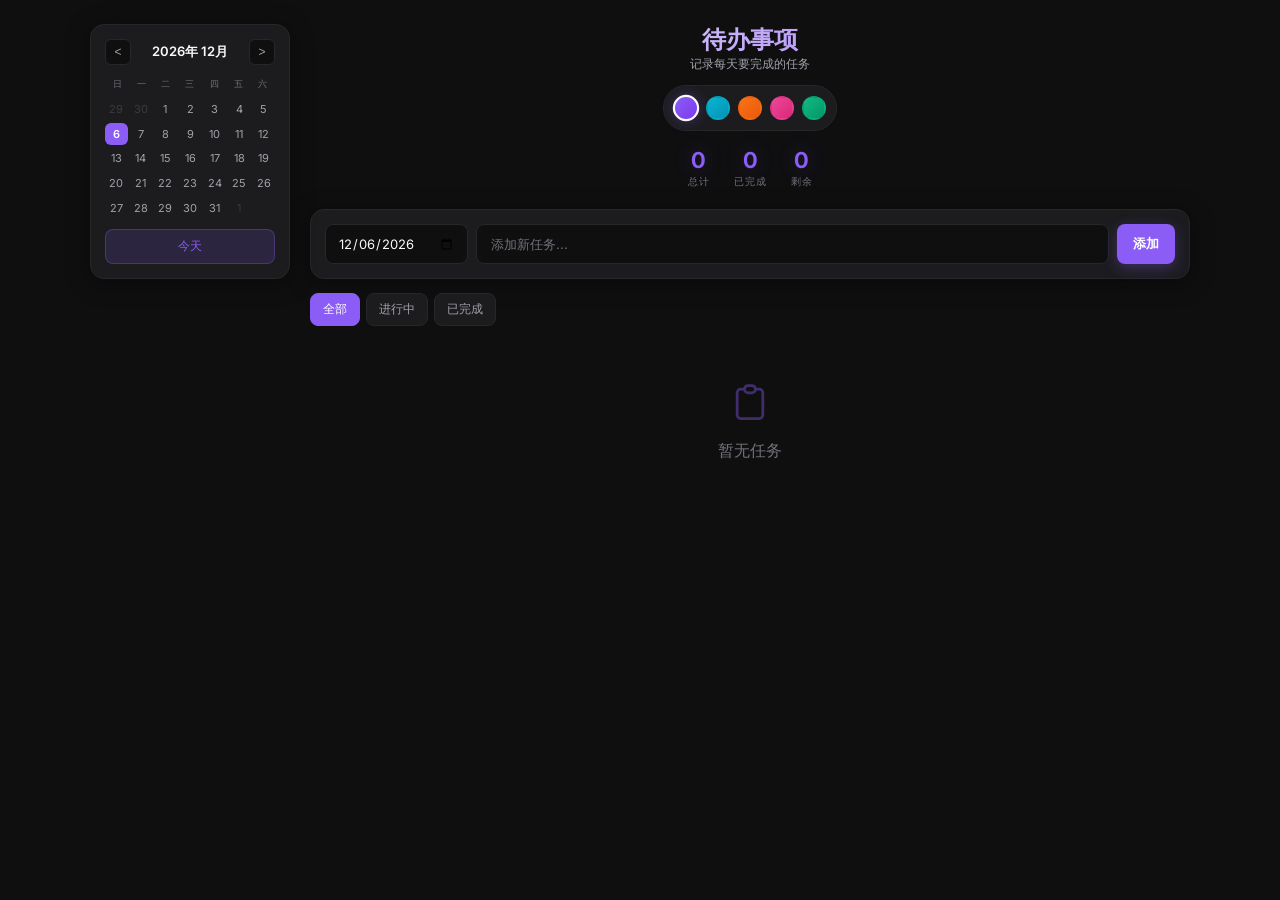
==== commit 0357a026: "Revert "feat: add quick phrase panel for fast task input" This reverts commit 1093a9d20a330bbfe8b68e" ====
--- a/todo.html
+++ b/todo.html
@@ -4,690 +4,108 @@
   <meta charset="UTF-8">
   <meta name="viewport" content="width=device-width, initial-scale=1.0">
   <title>待办事项</title>
-  <link rel="preconnect" href="https://fonts.googleapis.com">
-  <link rel="preconnect" href="https://fonts.gstatic.com" crossorigin>
   <link href="https://fonts.googleapis.com/css2?family=Inter:wght@400;500;600;700&display=swap" rel="stylesheet">
   <style>
-    * {
-      margin: 0;
-      padding: 0;
-      box-sizing: border-box;
+    * { margin: 0; padding: 0; box-sizing: border-box; }
+    :root {
+      --bg-primary: #0f0f10; --bg-card: #1c1c1f; --text-primary: #fafafa;
+      --text-secondary: #a1a1aa; --text-muted: #71717a; --border: #27272a;
+      --accent: #8b5cf6; --accent-light: rgba(139,92,246,0.15);
+      --accent-glow: rgba(139,92,246,0.3); --danger: #f87171; --success: #4ade80; --shadow: 0 4px 24px rgba(0,0,0,0.4);
     }
-
-    :root {
-      --bg-primary: #0f0f10;
-      --bg-secondary: #18181b;
-      --bg-card: #1c1c1f;
-      --bg-hover: #27272a;
-      --text-primary: #fafafa;
-      --text-secondary: #a1a1aa;
-      --text-muted: #71717a;
-      --border: #27272a;
-      --accent: #8b5cf6;
-      --accent-light: rgba(139, 92, 246, 0.15);
-      --accent-hover: #a78bfa;
-      --accent-glow: rgba(139, 92, 246, 0.3);
-      --danger: #f87171;
-      --success: #4ade80;
-      --shadow: 0 4px 24px rgba(0,0,0,0.4);
-      --glow-1: rgba(139, 92, 246, 0.08);
-      --glow-2: rgba(59, 130, 246, 0.06);
-    }
-
-    [data-theme="violet"] {
-      --accent: #8b5cf6;
-      --accent-light: rgba(139, 92, 246, 0.15);
-      --accent-hover: #a78bfa;
-      --accent-glow: rgba(139, 92, 246, 0.3);
-      --glow-1: rgba(139, 92, 246, 0.08);
-      --glow-2: rgba(59, 130, 246, 0.06);
-    }
-
-    [data-theme="cyan"] {
-      --accent: #06b6d4;
-      --accent-light: rgba(6, 182, 212, 0.15);
-      --accent-hover: #22d3ee;
-      --accent-glow: rgba(6, 182, 212, 0.3);
-      --glow-1: rgba(6, 182, 212, 0.08);
-      --glow-2: rgba(16, 185, 129, 0.06);
-    }
-
-    [data-theme="coral"] {
-      --accent: #f97316;
-      --accent-light: rgba(249, 115, 22, 0.15);
-      --accent-hover: #fb923c;
-      --accent-glow: rgba(249, 115, 22, 0.3);
-      --glow-1: rgba(249, 115, 22, 0.08);
-      --glow-2: rgba(236, 72, 153, 0.06);
-    }
-
-    [data-theme="rose"] {
-      --accent: #ec4899;
-      --accent-light: rgba(236, 72, 153, 0.15);
-      --accent-hover: #f472b6;
-      --accent-glow: rgba(236, 72, 153, 0.3);
-      --glow-1: rgba(236, 72, 153, 0.08);
-      --glow-2: rgba(168, 85, 247, 0.06);
-    }
-
-    [data-theme="emerald"] {
-      --accent: #10b981;
-      --accent-light: rgba(16, 185, 129, 0.15);
-      --accent-hover: #34d399;
-      --accent-glow: rgba(16, 185, 129, 0.3);
-      --glow-1: rgba(16, 185, 129, 0.08);
-      --glow-2: rgba(6, 182, 212, 0.06);
-    }
-
-    [data-theme="slate"] {
-      --accent: #64748b;
-      --accent-light: rgba(100, 116, 139, 0.15);
-      --accent-hover: #94a3b8;
-      --accent-glow: rgba(100, 116, 139, 0.3);
-      --glow-1: rgba(100, 116, 139, 0.06);
-      --glow-2: rgba(59, 130, 246, 0.05);
-    }
-
-    body {
-      font-family: '"Inter"', -apple-system, BlinkMacSystemFont, sans-serif;
-      background: var(--bg-primary);
-      color: var(--text-primary);
-      min-height: 100vh;
-      padding: 24px;
-      background-image: 
-        radial-gradient(ellipse at 20% 0%, var(--glow-1) 0%, transparent 50%),
-        radial-gradient(ellipse at 80% 100%, var(--glow-2) 0%, transparent 50%);
-      transition: background-image 0.3s;
-    }
-
-    .layout {
-      display: flex;
-      gap: 20px;
-      max-width: 1100px;
-      margin: 0 auto;
-    }
-
-    .sidebar {
-      width: 200px;
-      flex-shrink: 0;
-    }
-
-    .main {
-      flex: 1;
-      min-width: 0;
-    }
-
-    header {
-      text-align: center;
-      margin-bottom: 20px;
-    }
-
-    h1 {
-      font-size: 24px;
-      font-weight: 700;
-      letter-spacing: -0.5px;
-      margin-bottom: 4px;
-      background: linear-gradient(135deg, var(--text-primary) 0%, var(--accent) 100%);
-      -webkit-background-clip: text;
-      -webkit-text-fill-color: transparent;
-      background-clip: text;
-    }
-
-    .subtitle {
-      color: var(--text-secondary);
-      font-size: 12px;
-    }
-
-    .theme-switcher {
-      display: flex;
-      justify-content: center;
-      gap: 8px;
-      margin-top: 12px;
-      padding: 10px;
-      background: var(--bg-card);
-      border-radius: 50px;
-      width: fit-content;
-      margin-left: auto;
-      margin-right: auto;
-      border: 1px solid var(--border);
-    }
-
-    .theme-dot {
-      width: 24px;
-      height: 24px;
-      border-radius: 50%;
-      cursor: pointer;
-      transition: all 0.2s;
-      border: 2px solid transparent;
-    }
-
-    .theme-dot:hover {
-      transform: scale(1.15);
-    }
-
-    .theme-dot.active {
-      border-color: var(--text-primary);
-      transform: scale(1.1);
-      box-shadow: 0 0 12px var(--accent-glow);
-    }
-
-    .theme-dot[data-theme="violet"] { background: linear-gradient(135deg, #8b5cf6, #7c3aed); }
-    .theme-dot[data-theme="cyan"] { background: linear-gradient(135deg, #06b6d4, #0891b2); }
-    .theme-dot[data-theme="coral"] { background: linear-gradient(135deg, #f97316, #ea580c); }
-    .theme-dot[data-theme="rose"] { background: linear-gradient(135deg, #ec4899, #db2777); }
-    .theme-dot[data-theme="emerald"] { background: linear-gradient(135deg, #10b981, #059669); }
-    .theme-dot[data-theme="slate"] { background: linear-gradient(135deg, #64748b, #475569); }
-
-    .calendar-card {
-      background: var(--bg-card);
-      border-radius: 14px;
-      padding: 14px;
-      box-shadow: var(--shadow);
-      border: 1px solid var(--border);
-      position: sticky;
-      top: 24px;
-    }
-
-    .calendar-header {
-      display: flex;
-      justify-content: space-between;
-      align-items: center;
-      margin-bottom: 10px;
-    }
-
-    .cal-title {
-      font-size: 13px;
-      font-weight: 600;
-    }
-
-    .cal-nav {
-      width: 26px;
-      height: 26px;
-      border: 1px solid var(--border);
-      background: var(--bg-secondary);
-      border-radius: 6px;
-      cursor: pointer;
-      font-size: 12px;
-      display: flex;
-      align-items: center;
-      justify-content: center;
-      transition: all 0.2s;
-      color: var(--text-secondary);
-    }
-
-    .cal-nav:hover {
-      border-color: var(--accent);
-      color: var(--accent);
-      background: var(--accent-light);
-    }
-
-    .calendar-weekdays {
-      display: grid;
-      grid-template-columns: repeat(7, 1fr);
-      text-align: center;
-      margin-bottom: 4px;
-    }
-
-    .calendar-weekdays span {
-      font-size: 9px;
-      color: var(--text-muted);
-      padding: 3px;
-    }
-
-    .calendar-grid {
-      display: grid;
-      grid-template-columns: repeat(7, 1fr);
-      gap: 2px;
-    }
-
-    .cal-day {
-      aspect-ratio: 1;
-      display: flex;
-      align-items: center;
-      justify-content: center;
-      font-size: 11px;
-      border-radius: 6px;
-      cursor: pointer;
-      transition: all 0.15s;
-      position: relative;
-      color: var(--text-secondary);
-    }
-
-    .cal-day:hover {
-      background: var(--bg-hover);
-      color: var(--text-primary);
-    }
-
-    .cal-day.other-month {
-      color: var(--text-muted);
-      opacity: 0.35;
-    }
-
-    .cal-day.today {
-      background: var(--accent-light);
-      color: var(--accent);
-      font-weight: 600;
-    }
-
-    .cal-day.selected {
-      background: linear-gradient(135deg, var(--accent) 0%, var(--accent-hover) 100%);
-      color: white;
-      font-weight: 600;
-    }
-
-    .cal-day.has-todos::after {
-      content: '';
-      position: absolute;
-      bottom: 3px;
-      width: 3px;
-      height: 3px;
-      background: var(--accent);
-      border-radius: 50%;
-    }
-
-    .cal-day.selected.has-todos::after {
-      background: white;
-    }
-
-    .today-btn {
-      width: 100%;
-      margin-top: 10px;
-      padding: 8px;
-      background: var(--accent-light);
-      border: 1px solid var(--accent-glow);
-      border-radius: 8px;
-      font-size: 12px;
-      font-weight: 500;
-      color: var(--accent);
-      cursor: pointer;
-      transition: all 0.2s;
-      font-family: inherit;
-    }
-
-    .today-btn:hover {
-      background: var(--accent);
-      border-color: var(--accent);
-      color: white;
-    }
-
-    .stats {
-      display: flex;
-      justify-content: center;
-      gap: 24px;
-      margin-top: 16px;
-    }
-
-    .stat {
-      display: flex;
-      flex-direction: column;
-      align-items: center;
-      gap: 2px;
-    }
-
-    .stat-value {
-      font-size: 22px;
-      font-weight: 700;
-      color: var(--accent);
-      text-shadow: 0 0 20px var(--accent-glow);
-      transition: color 0.3s, text-shadow 0.3s;
-    }
-
-    .stat-label {
-      font-size: 10px;
-      color: var(--text-muted);
-      text-transform: uppercase;
-      letter-spacing: 1px;
-    }
-
-    .input-card {
-      background: var(--bg-card);
-      border-radius: 14px;
-      padding: 14px;
-      box-shadow: var(--shadow);
-      margin-bottom: 14px;
-      border: 1px solid var(--border);
-    }
-
-    .input-row {
-      display: flex;
-      gap: 8px;
-    }
-
-    input[type="date"] {
-      padding: 10px 12px;
-      border: 1px solid var(--border);
-      border-radius: 8px;
-      font-size: 13px;
-      font-family: inherit;
-      outline: none;
-      cursor: pointer;
-      background: var(--bg-secondary);
-      color: var(--text-primary);
-    }
-
-    input[type="date"]:focus {
-      border-color: var(--accent);
-    }
-
-    input[type="text"] {
-      flex: 1;
-      padding: 10px 14px;
-      border: 1px solid var(--border);
-      border-radius: 8px;
-      font-size: 13px;
-      font-family: inherit;
-      transition: all 0.2s;
-      outline: none;
-      background: var(--bg-secondary);
-      color: var(--text-primary);
-    }
-
-    input[type="text"]:focus {
-      border-color: var(--accent);
-      box-shadow: 0 0 0 3px var(--accent-light);
-    }
-
-    input[type="text"]::placeholder {
-      color: var(--text-muted);
-    }
-
-    .btn-add {
-      padding: 10px 16px;
-      background: linear-gradient(135deg, var(--accent) 0%, var(--accent-hover) 100%);
-      color: white;
-      border: none;
-      border-radius: 8px;
-      font-size: 13px;
-      font-weight: 600;
-      cursor: pointer;
-      transition: all 0.2s;
-      font-family: inherit;
-      white-space: nowrap;
-      box-shadow: 0 4px 14px var(--accent-glow);
-    }
-
-    .btn-add:hover {
-      transform: translateY(-1px);
-      box-shadow: 0 6px 20px var(--accent-glow);
-    }
-
-    .filters {
-      display: flex;
-      gap: 6px;
-      margin-bottom: 14px;
-    }
-
-    .filter-btn {
-      padding: 7px 12px;
-      background: var(--bg-card);
-      border: 1px solid var(--border);
-      border-radius: 8px;
-      font-size: 12px;
-      font-weight: 500;
-      color: var(--text-secondary);
-      cursor: pointer;
-      transition: all 0.2s;
-      font-family: inherit;
-    }
-
-    .filter-btn:hover {
-      border-color: var(--text-muted);
-      color: var(--text-primary);
-    }
-
-    .filter-btn.active {
-      background: var(--accent);
-      border-color: var(--accent);
-      color: white;
-      box-shadow: 0 4px 14px var(--accent-glow);
-    }
-
-    .date-section {
-      margin-bottom: 14px;
-    }
-
-    .date-label {
-      font-size: 12px;
-      font-weight: 600;
-      color: var(--text-secondary);
-      margin-bottom: 8px;
-      display: flex;
-      align-items: center;
-      gap: 6px;
-      padding-left: 2px;
-      flex-wrap: wrap;
-    }
-
-    .date-label svg {
-      width: 12px;
-      height: 12px;
-      color: var(--accent);
-    }
-
-    .date-label .tag {
-      font-size: 10px;
-      padding: 2px 6px;
-      border-radius: 4px;
-      background: var(--accent-light);
-      color: var(--accent);
-      font-weight: 500;
-    }
-
-    .date-label .tag.yesterday {
-      background: rgba(251, 146, 60, 0.15);
-      color: #fb923c;
-    }
-
-    .date-label .count {
-      font-size: 10px;
-      color: var(--text-muted);
-      font-weight: 400;
-    }
-
-    .date-label .sub-label {
-      font-size: 10px;
-      color: #fb923c;
-      font-weight: 500;
-    }
-
-    .todo-list {
-      display: flex;
-      flex-direction: column;
-      gap: 6px;
-    }
-
-    .todo-item {
-      background: var(--bg-card);
-      border-radius: 10px;
-      padding: 12px 14px;
-      box-shadow: var(--shadow);
-      display: flex;
-      align-items: center;
-      gap: 12px;
-      animation: slideIn 0.25s ease;
-      border: 1px solid var(--border);
-      transition: border-color 0.2s;
-    }
-
-    .todo-item:hover {
-      border-color: var(--text-muted);
-    }
-
-    .todo-item.continued {
-      border-left: 3px solid #fb923c;
-    }
-
-    @keyframes slideIn {
-      from { opacity: 0; transform: translateY(-6px); }
-      to { opacity: 1; transform: translateY(0); }
-    }
-
-    .checkbox {
-      width: 20px;
-      height: 20px;
-      border: 2px solid var(--border);
-      border-radius: 5px;
-      cursor: pointer;
-      display: flex;
-      align-items: center;
-      justify-content: center;
-      transition: all 0.2s;
-      flex-shrink: 0;
-    }
-
-    .checkbox:hover {
-      border-color: var(--accent);
-      box-shadow: 0 0 8px var(--accent-glow);
-    }
-
-    .checkbox.checked {
-      background: linear-gradient(135deg, var(--accent) 0%, var(--accent-hover) 100%);
-      border-color: var(--accent);
-      box-shadow: 0 0 12px var(--accent-glow);
-    }
-
-    .checkbox.checked::after {
-      content: '';
-      width: 5px;
-      height: 9px;
-      border: solid white;
-      border-width: 0 2px 2px 0;
-      transform: rotate(45deg) translateY(-1px);
-    }
-
-    .todo-content {
-      flex: 1;
-      min-width: 0;
-    }
-
-    .todo-text {
-      font-size: 13px;
-      line-height: 1.4;
-      word-break: break-word;
-    }
-
-    .todo-item.completed .todo-text {
-      color: var(--text-muted);
-      text-decoration: line-through;
-    }
-
-    .todo-time {
-      font-size: 10px;
-      color: var(--text-muted);
-      margin-top: 3px;
-    }
-
-    .todo-source {
-      font-size: 10px;
-      color: #fb923c;
-      margin-top: 2px;
-    }
-
-    .btn-delete {
-      width: 28px;
-      height: 28px;
-      border: none;
-      background: transparent;
-      border-radius: 6px;
-      cursor: pointer;
-      display: flex;
-      align-items: center;
-      justify-content: center;
-      color: var(--text-muted);
-      transition: all 0.2s;
-      flex-shrink: 0;
-    }
-
-    .btn-delete:hover {
-      background: rgba(248, 113, 113, 0.1);
-      color: var(--danger);
-    }
-
-    .btn-delete svg {
-      width: 14px;
-      height: 14px;
-    }
-
-    .empty-state {
-      text-align: center;
-      padding: 40px 20px;
-      color: var(--text-muted);
-    }
-
-    .empty-state svg {
-      width: 44px;
-      height: 44px;
-      margin-bottom: 12px;
-      opacity: 0.4;
-      color: var(--accent);
-    }
-
-    .empty-state p {
-      font-size: 13px;
-    }
-
-    .clear-completed {
-      margin-top: 16px;
-      text-align: center;
-    }
-
-    .btn-clear {
-      padding: 8px 16px;
-      background: transparent;
-      border: 1px solid var(--border);
-      border-radius: 8px;
-      font-size: 12px;
-      color: var(--text-secondary);
-      cursor: pointer;
-      transition: all 0.2s;
-      font-family: inherit;
-    }
-
-    .btn-clear:hover {
-      border-color: var(--danger);
-      color: var(--danger);
-    }
-
-    @media (max-width: 768px) {
-      body {
-        padding: 16px;
-      }
-
-      .layout {
-        flex-direction: column;
-      }
-
-      .sidebar {
-        width: 100%;
-      }
-
-      .calendar-card {
-        position: static;
-      }
-
-      .input-row {
-        flex-direction: column;
-      }
-
-      input[type="date"] {
-        width: 100%;
-      }
-
-      .btn-add {
-        width: 100%;
-      }
-
-      .theme-switcher {
-        gap: 6px;
-        padding: 8px;
-      }
-
-      .theme-dot {
-        width: 22px;
-        height: 22px;
-      }
-    }
- .quick-panel{background:var(--bg-card);border-radius:12px;border:1px solid var(--border);overflow:hidden;margin-bottom:16px}.quick-header{display:flex;justify-content:space-between;align-items:center;padding:12px 14px;border-bottom:1px solid var(--border);cursor:pointer}.quick-header-left{display:flex;align-items:center;gap:6px;font-size:13px;font-weight:600;color:var(--text-primary)}.quick-header-left svg{width:14px;height:14px}.quick-toggle{font-size:11px;color:var(--text-muted);transition:transform .2s}.quick-toggle.collapsed{transform:rotate(-90deg)}.quick-phrases{padding:10px;display:flex;flex-wrap:wrap;gap:6px;max-height:200px;overflow-y:auto}.quick-phrases.collapsed{display:none}.quick-phrase{padding:5px 10px;background:var(--bg-hover);border:1px solid var(--border);border-radius:20px;font-size:12px;color:var(--text-secondary);cursor:pointer;transition:all .15s;position:relative}.quick-phrase:hover{background:var(--accent-light);border-color:var(--accent);color:var(--accent)}.quick-phrase:hover .quick-actions{display:flex}.quick-actions{display:none;position:absolute;top:-8px;right:-8px;gap:2px}.quick-action-btn{width:18px;height:18px;border-radius:50%;border:none;cursor:pointer;display:flex;align-items:center;justify-content:center;font-size:10px}.quick-action-btn.edit{background:var(--accent);color:#fff}.quick-action-btn.delete{background:var(--danger);color:#fff}.quick-add-btn{padding:5px 10px;background:transparent;border:1px dashed var(--border);border-radius:20px;font-size:12px;color:var(--text-muted);cursor:pointer;transition:all .15s}.quick-add-btn:hover{border-color:var(--accent);color:var(--accent)}.quick-input-row{display:none;padding:8px 10px;gap:6px;border-top:1px solid var(--border)}.quick-input-row.show{display:flex}.quick-input-row input{flex:1;padding:6px 10px;background:var(--bg-primary);border:1px solid var(--border);border-radius:6px;color:var(--text-primary);font-size:12px;outline:none}.quick-input-row input:focus{border-color:var(--accent)}.quick-input-row button{padding:6px 12px;background:var(--accent);border:none;border-radius:6px;color:#fff;font-size:12px;cursor:pointer}.quick-input-row button.cancel{background:var(--bg-hover);color:var(--text-secondary)}
+    [data-theme="cyan"] { --accent: #06b6d4; --accent-light: rgba(6,182,212,0.15); --accent-glow: rgba(6,182,212,0.3); }
+    [data-theme="coral"] { --accent: #f97316; --accent-light: rgba(249,115,22,0.15); --accent-glow: rgba(249,115,22,0.3); }
+    [data-theme="rose"] { --accent: #ec4899; --accent-light: rgba(236,72,153,0.15); --accent-glow: rgba(236,72,153,0.3); }
+    [data-theme="emerald"] { --accent: #10b981; --accent-light: rgba(16,185,129,0.15); --accent-glow: rgba(16,185,129,0.3); }
+    body { font-family: Inter, sans-serif; background: var(--bg-primary); color: var(--text-primary); min-height: 100vh; padding: 24px; }
+    .layout { display: flex; gap: 20px; max-width: 1100px; margin: 0 auto; }
+    .sidebar { width: 200px; flex-shrink: 0; }
+    .main { flex: 1; min-width: 0; }
+    header { text-align: center; margin-bottom: 20px; }
+    h1 { font-size: 24px; font-weight: 700; background: linear-gradient(135deg,var(--text-primary),var(--accent)); -webkit-background-clip: text; -webkit-text-fill-color: transparent; }
+    .subtitle { color: var(--text-secondary); font-size: 12px; }
+    .theme-switcher { display: flex; justify-content: center; gap: 8px; margin-top: 12px; padding: 10px; background: var(--bg-card); border-radius: 50px; width: fit-content; margin-left: auto; margin-right: auto; border: 1px solid var(--border); }
+    .theme-dot { width: 24px; height: 24px; border-radius: 50%; cursor: pointer; transition: all 0.2s; border: 2px solid transparent; }
+    .theme-dot:hover { transform: scale(1.15); }
+    .theme-dot.active { border-color: var(--text-primary); transform: scale(1.1); box-shadow: 0 0 12px var(--accent-glow); }
+    .theme-dot[data-theme="violet"] { background: linear-gradient(135deg,#8b5cf6,#7c3aed); }
+    .theme-dot[data-theme="cyan"] { background: linear-gradient(135deg,#06b6d4,#0891b2); }
+    .theme-dot[data-theme="coral"] { background: linear-gradient(135deg,#f97316,#ea580c); }
+    .theme-dot[data-theme="rose"] { background: linear-gradient(135deg,#ec4899,#db2777); }
+    .theme-dot[data-theme="emerald"] { background: linear-gradient(135deg,#10b981,#059669); }
+    .calendar-card { background: var(--bg-card); border-radius: 14px; padding: 14px; box-shadow: var(--shadow); border: 1px solid var(--border); position: sticky; top: 24px; }
+    .calendar-header { display: flex; justify-content: space-between; align-items: center; margin-bottom: 10px; }
+    .cal-title { font-size: 13px; font-weight: 600; }
+    .cal-nav { width: 26px; height: 26px; border: 1px solid var(--border); background: var(--bg-primary); border-radius: 6px; cursor: pointer; font-size: 12px; display: flex; align-items: center; justify-content: center; color: var(--text-secondary); }
+    .cal-nav:hover { border-color: var(--accent); color: var(--accent); background: var(--accent-light); }
+    .calendar-weekdays { display: grid; grid-template-columns: repeat(7,1fr); text-align: center; margin-bottom: 4px; }
+    .calendar-weekdays span { font-size: 9px; color: var(--text-muted); padding: 3px; }
+    .calendar-grid { display: grid; grid-template-columns: repeat(7,1fr); gap: 2px; }
+    .cal-day { aspect-ratio: 1; display: flex; align-items: center; justify-content: center; font-size: 11px; border-radius: 6px; cursor: pointer; transition: all 0.15s; position: relative; color: var(--text-secondary); }
+    .cal-day:hover { background: var(--border); color: var(--text-primary); }
+    .cal-day.other-month { color: var(--text-muted); opacity: 0.35; }
+    .cal-day.today { background: var(--accent-light); color: var(--accent); font-weight: 600; }
+    .cal-day.selected { background: linear-gradient(135deg,var(--accent),var(--accent)); color: white; font-weight: 600; }
+    .cal-day.has-todos::after { content: ''; position: absolute; bottom: 3px; width: 3px; height: 3px; background: var(--accent); border-radius: 50%; }
+    .cal-day.selected.has-todos::after { background: white; }
+    .today-btn { width: 100%; margin-top: 10px; padding: 8px; background: var(--accent-light); border: 1px solid var(--accent-glow); border-radius: 8px; font-size: 12px; font-weight: 500; color: var(--accent); cursor: pointer; font-family: inherit; }
+    .today-btn:hover { background: var(--accent); color: white; }
+    .stats { display: flex; justify-content: center; gap: 24px; margin-top: 16px; }
+    .stat { display: flex; flex-direction: column; align-items: center; gap: 2px; }
+    .stat-value { font-size: 22px; font-weight: 700; color: var(--accent); text-shadow: 0 0 20px var(--accent-glow); }
+    .stat-label { font-size: 10px; color: var(--text-muted); text-transform: uppercase; letter-spacing: 1px; }
+    .input-card { background: var(--bg-card); border-radius: 14px; padding: 14px; box-shadow: var(--shadow); margin-bottom: 14px; border: 1px solid var(--border); }
+    .input-row { display: flex; gap: 8px; }
+    input[type="date"] { padding: 10px 12px; border: 1px solid var(--border); border-radius: 8px; font-size: 13px; font-family: inherit; outline: none; cursor: pointer; background: var(--bg-primary); color: var(--text-primary); }
+    input[type="text"] { flex: 1; padding: 10px 14px; border: 1px solid var(--border); border-radius: 8px; font-size: 13px; font-family: inherit; background: var(--bg-primary); color: var(--text-primary); outline: none; }
+    input[type="text"]:focus { border-color: var(--accent); box-shadow: 0 0 0 3px var(--accent-light); }
+    input[type="text"]::placeholder { color: var(--text-muted); }
+    .btn-add { padding: 10px 16px; background: linear-gradient(135deg,var(--accent),var(--accent)); color: white; border: none; border-radius: 8px; font-size: 13px; font-weight: 600; cursor: pointer; box-shadow: 0 4px 14px var(--accent-glow); font-family: inherit; }
+    .btn-add:hover { transform: translateY(-1px); }
+    .filters { display: flex; gap: 6px; margin-bottom: 14px; }
+    .filter-btn { padding: 7px 12px; background: var(--bg-card); border: 1px solid var(--border); border-radius: 8px; font-size: 12px; font-weight: 500; color: var(--text-secondary); cursor: pointer; font-family: inherit; }
+    .filter-btn:hover { border-color: var(--text-muted); }
+    .filter-btn.active { background: var(--accent); border-color: var(--accent); color: white; }
+    .date-section { margin-bottom: 14px; }
+    .date-section.collapsed .todo-list { display: none; }
+    .date-label { font-size: 12px; font-weight: 600; color: var(--text-secondary); margin-bottom: 8px; display: flex; align-items: center; gap: 6px; cursor: pointer; padding: 4px 8px; border-radius: 6px; transition: background 0.2s; }
+    .date-label:hover { background: var(--bg-card); }
+    .date-label svg { width: 12px; height: 12px; color: var(--accent); transition: transform 0.2s; }
+    .date-section.collapsed .date-label svg { transform: rotate(-90deg); }
+    .date-label .tag { font-size: 10px; padding: 2px 6px; border-radius: 4px; background: var(--accent-light); color: var(--accent); font-weight: 500; }
+    .date-label .tag.yesterday { background: rgba(251,146,60,0.15); color: #fb923c; }
+    .date-label .count { font-size: 10px; color: var(--text-muted); }
+    .date-label .chevron { margin-left: auto; font-size: 10px; color: var(--text-muted); transition: transform 0.2s; }
+    .date-section.collapsed .date-label .chevron { transform: rotate(-90deg); }
+    .date-label .collapsed-hint { font-size: 10px; color: var(--text-muted); margin-left: 8px; }
+    .todo-list { display: flex; flex-direction: column; gap: 6px; }
+    .todo-item { background: var(--bg-card); border-radius: 10px; padding: 12px 14px; box-shadow: var(--shadow); display: flex; align-items: center; gap: 12px; border: 1px solid var(--border); }
+    .todo-item.continued { border-left: 3px solid #fb923c; }
+    .todo-item.completed { opacity: 0.7; }
+    .checkbox { width: 20px; height: 20px; border: 2px solid var(--border); border-radius: 5px; cursor: pointer; display: flex; align-items: center; justify-content: center; flex-shrink: 0; transition: all 0.2s; }
+    .checkbox:hover { border-color: var(--accent); }
+    .checkbox.checked { background: var(--success); border-color: var(--success); }
+    .checkbox.checked::after { content: ''; width: 5px; height: 9px; border: solid white; border-width: 0 2px 2px 0; transform: rotate(45deg); }
+    .todo-content { flex: 1; min-width: 0; }
+    .todo-date { font-size: 10px; color: var(--accent); cursor: pointer; margin-bottom: 2px; }
+    .todo-date:hover { text-decoration: underline; }
+    .todo-text { font-size: 13px; line-height: 1.4; word-break: break-word; }
+    .todo-item.completed .todo-text { color: var(--text-muted); text-decoration: line-through; }
+    .todo-time { font-size: 10px; color: var(--text-muted); margin-top: 3px; display: flex; gap: 8px; }
+    .todo-time .completed-time { color: var(--success); }
+    .todo-source { font-size: 10px; color: #fb923c; }
+    .todo-actions { display: flex; gap: 4px; opacity: 0; }
+    .todo-item:hover .todo-actions { opacity: 1; }
+    .btn-edit, .btn-delete { width: 28px; height: 28px; border: none; background: transparent; border-radius: 6px; cursor: pointer; display: flex; align-items: center; justify-content: center; color: var(--text-muted); }
+    .btn-edit:hover { background: var(--accent-light); color: var(--accent); }
+    .btn-delete:hover { background: rgba(248,113,113,0.1); color: var(--danger); }
+    .btn-edit svg, .btn-delete svg { width: 14px; height: 14px; }
+    .empty-state { text-align: center; padding: 40px 20px; color: var(--text-muted); }
+    .empty-state svg { width: 44px; height: 44px; margin-bottom: 12px; opacity: 0.4; color: var(--accent); }
+    .clear-completed { margin-top: 16px; text-align: center; }
+    .btn-clear { padding: 8px 16px; background: transparent; border: 1px solid var(--border); border-radius: 8px; font-size: 12px; color: var(--text-secondary); cursor: pointer; font-family: inherit; }
+    .btn-clear:hover { border-color: var(--danger); color: var(--danger); }
+    @media (max-width: 768px) { body { padding: 16px; } .layout { flex-direction: column; } .sidebar { width: 100%; } .calendar-card { position: static; } .input-row { flex-direction: column; } .btn-add { width: 100%; } .todo-actions { opacity: 1; } }
   </style>
 </head>
 <body>
@@ -699,450 +117,318 @@
           <span class="cal-title" id="cal-title"></span>
           <button class="cal-nav" id="next-month">&gt;</button>
         </div>
-        <div class="calendar-weekdays">
-          <span>日</span><span>一</span><span>二</span><span>三</span><span>四</span><span>五</span><span>六</span>
-        </div>
+        <div class="calendar-weekdays"><span>日</span><span>一</span><span>二</span><span>三</span><span>四</span><span>五</span><span>六</span></div>
         <div class="calendar-grid" id="calendar-grid"></div>
         <button class="today-btn" id="today-btn">今天</button>
       </div>
     </aside>
-
     <main class="main">
       <header>
         <h1>待办事项</h1>
         <p class="subtitle">记录每天要完成的任务</p>
         <div class="theme-switcher" id="theme-switcher">
-          <div class="theme-dot active" data-theme="violet" title="紫罗兰"></div>
-          <div class="theme-dot" data-theme="cyan" title="青色"></div>
-          <div class="theme-dot" data-theme="coral" title="珊瑚"></div>
-          <div class="theme-dot" data-theme="rose" title="玫瑰"></div>
-          <div class="theme-dot" data-theme="emerald" title="翡翠"></div>
-          <div class="theme-dot" data-theme="slate" title="石墨"></div>
+          <div class="theme-dot active" data-theme="violet"></div>
+          <div class="theme-dot" data-theme="cyan"></div>
+          <div class="theme-dot" data-theme="coral"></div>
+          <div class="theme-dot" data-theme="rose"></div>
+          <div class="theme-dot" data-theme="emerald"></div>
         </div>
-        <div class="quick-panel"><div class="quick-header" onclick="toggleQuickPanel()"><div class="quick-header-left"><svg viewBox="0 0 24 24" fill="none" stroke="currentColor" stroke-width="2"><path d="M13 10V3L4 14h7v7l9-11h-7z"/></svg>快捷语</div><span class="quick-toggle" id="quickToggle">v</span></div><div class="quick-phrases" id="quickPhrases"></div><div class="quick-input-row" id="quickInputRow"><input type="text" id="quickInput" placeholder="输入快捷语..." maxlength="50"><button onclick="saveQuickPhrase()">保存</button><button class="cancel" onclick="cancelQuickPhrase()">取消</button></div></div>
-    <div class="stats">
-          <div class="stat">
-            <div class="stat-value" id="total-count">0</div>
-            <div class="stat-label">总计</div>
-          </div>
-          <div class="stat">
-            <div class="stat-value" id="completed-count">0</div>
-            <div class="stat-label">已完成</div>
-          </div>
-          <div class="stat">
-            <div class="stat-value" id="remaining-count">0</div>
-            <div class="stat-label">剩余</div>
-          </div>
+        <div class="stats">
+          <div class="stat"><div class="stat-value" id="total-count">0</div><div class="stat-label">总计</div></div>
+          <div class="stat"><div class="stat-value" id="completed-count">0</div><div class="stat-label">已完成</div></div>
+          <div class="stat"><div class="stat-value" id="remaining-count">0</div><div class="stat-label">剩余</div></div>
         </div>
       </header>
-
       <div class="input-card">
         <div class="input-row">
           <input type="date" id="todo-date">
-          <input type="text" id="todo-input" placeholder="添加新任务..." maxlength="200" autocomplete="off">
+          <input type="text" id="todo-input" placeholder="添加新任务..." maxlength="200">
           <button class="btn-add" id="add-btn">添加</button>
         </div>
       </div>
-
       <div class="filters">
         <button class="filter-btn active" data-filter="all">全部</button>
         <button class="filter-btn" data-filter="active">进行中</button>
         <button class="filter-btn" data-filter="completed">已完成</button>
       </div>
-
       <div class="todo-list" id="todo-list"></div>
-
-      <div class="clear-completed" id="clear-container" style="display: none;">
-        <button class="btn-clear" id="clear-btn">清除已完成</button>
-      </div>
+      <div class="clear-completed" id="clear-container" style="display:none;"><button class="btn-clear" id="clear-btn">清除已完成</button></div>
     </main>
   </div>
-
   <script>
-    const STORAGE_KEY = 'todos';
-    const THEME_KEY = 'todo_theme';
-    const CURRENT_VERSION = 1;
-    let todos = [];
-    let currentFilter = 'all';
-    let currentMonth = new Date();
-    let selectedDate = formatDateKey(new Date());
-
-    const todoInput = document.getElementById('todo-input');
-    const todoDate = document.getElementById('todo-date');
-    const addBtn = document.getElementById('add-btn');
-    const todoList = document.getElementById('todo-list');
-    const filterBtns = document.querySelectorAll('.filter-btn');
-    const clearBtn = document.getElementById('clear-btn');
-    const clearContainer = document.getElementById('clear-container');
-    const totalCount = document.getElementById('total-count');
-    const completedCount = document.getElementById('completed-count');
-    const remainingCount = document.getElementById('remaining-count');
-    const calTitle = document.getElementById('cal-title');
-    const calendarGrid = document.getElementById('calendar-grid');
-    const prevMonthBtn = document.getElementById('prev-month');
-    const nextMonthBtn = document.getElementById('next-month');
-    const todayBtn = document.getElementById('today-btn');
-    const themeSwitcher = document.getElementById('theme-switcher');
-
-    function formatDateKey(date) {
-      const y = date.getFullYear();
-      const m = String(date.getMonth() + 1).padStart(2, '0');
-      const d = String(date.getDate()).padStart(2, '0');
-      return y + '-' + m + '-' + d;
-    }
-
-    function getYesterdayKey() {
-      const yesterday = new Date();
-      yesterday.setDate(yesterday.getDate() - 1);
-      return formatDateKey(yesterday);
-    }
-
-    function formatDisplayDate(dateStr) {
-      const date = new Date(dateStr);
-      const today = new Date();
-      const todayKey = formatDateKey(today);
-      const yesterdayKey = getYesterdayKey();
-      
-      if (dateStr === todayKey) return '今天';
-      if (dateStr === yesterdayKey) return '昨天';
-      
-      const month = date.getMonth() + 1;
-      const day = date.getDate();
-      const weekdays = ['周日', '周一', '周二', '周三', '周四', '周五', '周六'];
-      const weekday = weekdays[date.getDay()];
-      return month + '月' + day + '日 ' + weekday;
-    }
-
-    function getDateTag(dateStr) {
-      const todayKey = formatDateKey(new Date());
-      const yesterdayKey = getYesterdayKey();
-      
-      if (dateStr === todayKey) return '<span class="tag">今天</span>';
-      if (dateStr === yesterdayKey) return '<span class="tag yesterday">昨天</span>';
-      return '';
-    }
-
-    function migrateData(oldTodos) {
-      return oldTodos.map(t => {
-        if (t.date === undefined) {
-          return {
-            ...t,
-            date: formatDateKey(new Date(t.createdAt))
-          };
-        }
-        return t;
-      });
-    }
-
-    function loadTodos() {
-      const stored = localStorage.getItem(STORAGE_KEY);
-      const version = parseInt(localStorage.getItem('todos_version') || '0');
-      
-      if (stored) {
-        try {
-          todos = JSON.parse(stored);
-          if (version < CURRENT_VERSION) {
-            todos = migrateData(todos);
-            saveTodos();
-            localStorage.setItem('todos_version', CURRENT_VERSION.toString());
-          }
-        } catch (e) {
-          todos = [];
-        }
-      } else {
-        const legacyKeys = ['todos_v2', 'todos_v3', 'todos_v4'];
-        for (const key of legacyKeys) {
-          const legacy = localStorage.getItem(key);
-          if (legacy) {
-            try {
-              todos = JSON.parse(legacy);
-              todos = migrateData(todos);
-              saveTodos();
-              localStorage.setItem('todos_version', CURRENT_VERSION.toString());
-              break;
-            } catch (e) {}
-          }
-        }
-      }
-    }
-
-    function saveTodos() {
-      localStorage.setItem(STORAGE_KEY, JSON.stringify(todos));
-      localStorage.setItem('todos_version', CURRENT_VERSION.toString());
-    }
-
-    function loadTheme() {
-      const saved = localStorage.getItem(THEME_KEY);
-      if (saved) {
-        document.body.dataset.theme = saved;
-        document.querySelectorAll('.theme-dot').forEach(dot => {
-          dot.classList.toggle('active', dot.dataset.theme === saved);
-        });
-      }
-    }
-
-    function saveTheme(theme) {
-      localStorage.setItem(THEME_KEY, theme);
-    }
-
-    function generateId() {
-      return Date.now().toString(36) + Math.random().toString(36).substr(2);
-    }
-
-    function formatTime(timestamp) {
-      const date = new Date(timestamp);
-      const hours = date.getHours().toString().padStart(2, '0');
-      const minutes = date.getMinutes().toString().padStart(2, '0');
-      return hours + ':' + minutes;
-    }
-
-    function addTodo(text, date) {
-      const todo = {
-        id: generateId(),
-        text: text.trim(),
-        completed: false,
-        createdAt: Date.now(),
-        date: date
-      };
-      todos.unshift(todo);
-      saveTodos();
-      renderCalendar();
-      render();
-    }
-
-    function toggleTodo(id) {
-      const todo = todos.find(t => t.id === id);
-      if (todo) {
-        todo.completed = !todo.completed;
-        saveTodos();
-        renderCalendar();
-        render();
-      }
-    }
-
-    function deleteTodo(id) {
-      todos = todos.filter(t => t.id !== id);
-      saveTodos();
-      renderCalendar();
-      render();
-    }
-
-    function clearCompleted() {
-      todos = todos.filter(t => !t.completed);
-      saveTodos();
-      renderCalendar();
-      render();
-    }
-
-    function updateStats() {
-      const total = todos.length;
-      const completed = todos.filter(t => t.completed).length;
-      const remaining = total - completed;
-      
-      totalCount.textContent = total;
-      completedCount.textContent = completed;
-      remainingCount.textContent = remaining;
-    }
-
-    function getFilteredAndGroupedTodos() {
-      let filtered = todos;
-      
-      if (currentFilter === 'active') {
-        filtered = filtered.filter(t => !t.completed);
-      } else if (currentFilter === 'completed') {
-        filtered = filtered.filter(t => t.completed);
-      }
-      
-      const todayKey = formatDateKey(new Date());
-      const yesterdayKey = getYesterdayKey();
-      const grouped = {};
-      
-      filtered.forEach(t => {
-        if (!grouped[t.date]) grouped[t.date] = [];
-        grouped[t.date].push({...t, isContinued: false});
-      });
-      
-      if (currentFilter !== 'completed') {
-        const yesterdayUndone = todos.filter(t => 
-          t.date === yesterdayKey && 
-          !t.completed && 
-          currentFilter === 'all'
-        );
-        
-        if (yesterdayUndone.length > 0) {
-          if (!grouped[todayKey]) grouped[todayKey] = [];
-          yesterdayUndone.forEach(t => {
-            grouped[todayKey].push({...t, isContinued: true});
-          });
-        }
-      }
-      
-      return grouped;
-    }
-
-    function escapeHtml(text) {
-      const div = document.createElement('div');
-      div.textContent = text;
-      return div.innerHTML;
-    }
-
-    function renderCalendar() {
-      const year = currentMonth.getFullYear();
-      const month = currentMonth.getMonth();
-      
-      calTitle.textContent = year + '年 ' + (month + 1) + '月';
-      
-      const firstDay = new Date(year, month, 1);
-      const lastDay = new Date(year, month + 1, 0);
-      const startDow = firstDay.getDay();
-      const daysInMonth = lastDay.getDate();
-      
-      const today = new Date();
-      const todayKey = formatDateKey(today);
-      
-      let html = '';
-      
-      const prevMonth = new Date(year, month, 0);
-      const prevDays = prevMonth.getDate();
-      for (let i = startDow - 1; i >= 0; i--) {
-        const d = prevDays - i;
-        html += '<div class="cal-day other-month">' + d + '</div>';
-      }
-      
-      for (let d = 1; d <= daysInMonth; d++) {
-        const dateKey = formatDateKey(new Date(year, month, d));
-        const isToday = dateKey === todayKey;
-        const isSelected = dateKey === selectedDate;
-        const hasTodos = todos.some(t => t.date === dateKey);
-        
-        let classes = 'cal-day';
-        if (isToday) classes += ' today';
-        if (isSelected) classes += ' selected';
-        if (hasTodos) classes += ' has-todos';
-        
-        html += '<div class="' + classes + '" data-date="' + dateKey + '">' + d + '</div>';
-      }
-      
-      const totalCells = startDow + daysInMonth;
-      const remaining = totalCells % 7 === 0 ? 0 : 7 - (totalCells % 7);
-      for (let d = 1; d <= remaining; d++) {
-        html += '<div class="cal-day other-month">' + d + '</div>';
-      }
-      
-      calendarGrid.innerHTML = html;
-      
-      calendarGrid.querySelectorAll('.cal-day:not(.other-month)').forEach(el => {
-        el.addEventListener('click', () => {
-          selectedDate = el.dataset.date;
-          todoDate.value = selectedDate;
-          renderCalendar();
-          render();
-        });
-      });
-    }
-
-    function render() {
-      const grouped = getFilteredAndGroupedTodos();
-      const dateKeys = Object.keys(grouped).sort().reverse();
-      const todayKey = formatDateKey(new Date());
-      
-      if (dateKeys.length === 0) {
-        todoList.innerHTML = '<div class="empty-state"><svg viewBox="0 0 24 24" fill="none" stroke="currentColor" stroke-width="1.5"><path d="M9 5H7a2 2 0 00-2 2v12a2 2 0 002 2h10a2 2 0 002-2V7a2 2 0 00-2-2h-2M9 5a2 2 0 002 2h2a2 2 0 002-2M9 5a2 2 0 012-2h2a2 2 0 012 2m-6 9l2 2 4-4"/></svg><p>' + (currentFilter === 'all' ? '暂无任务，添加一个吧' : currentFilter === 'active' ? '没有进行中的任务' : '暂无已完成的任务') + '</p></div>';
-      } else {
-        let html = '';
-        dateKeys.forEach(dateKey => {
-          const dayTodos = grouped[dateKey];
-          const continuedCount = dayTodos.filter(t => t.isContinued).length;
-          const tag = getDateTag(dateKey);
-          
-          let subLabel = '';
-          if (dateKey === todayKey && continuedCount > 0) {
-            subLabel = '<span class="sub-label">(含昨日未完成 ' + continuedCount + ' 项)</span>';
-          }
-          
-          html += '<div class="date-section"><div class="date-label"><svg viewBox="0 0 24 24" fill="none" stroke="currentColor" stroke-width="2"><rect x="3" y="4" width="18" height="18" rx="2"/><path d="M16 2v4M8 2v4M3 10h18"/></svg>' + formatDisplayDate(dateKey) + ' ' + tag + ' <span class="count">(' + dayTodos.length + ')' + subLabel + '</span></div>';
-          html += '<div class="todo-list">' + dayTodos.map(todo => {
-            const isContinued = todo.isContinued;
-            const itemClass = 'todo-item' + (todo.completed ? ' completed' : '') + (isContinued ? ' continued' : '');
-            const timeHtml = isContinued ? '<div class="todo-time">' + formatTime(todo.createdAt) + '</div><div class="todo-source">来自昨天</div>' : '<div class="todo-time">' + formatTime(todo.createdAt) + '</div>';
-            return '<div class="' + itemClass + '" data-id="' + todo.id + '"><div class="checkbox ' + (todo.completed ? 'checked' : '') + '" onclick="toggleTodo(\'' + todo.id + '\')"></div><div class="todo-content"><div class="todo-text">' + escapeHtml(todo.text) + '</div>' + timeHtml + '</div><button class="btn-delete" onclick="deleteTodo(\'' + todo.id + '\')"><svg viewBox="0 0 24 24" fill="none" stroke="currentColor" stroke-width="2"><path d="M19 7l-.867 12.142A2 2 0 0116.138 21H7.862a2 2 0 01-1.995-1.858L5 7m5 4v6m4-6v6m1-10V4a1 1 0 00-1-1h-4a1 1 0 00-1 1v3M4 7h16"/></svg></button></div>';
-          }).join('') + '</div></div>';
-        });
-        todoList.innerHTML = html;
-      }
-
-      const hasCompleted = todos.some(t => t.completed);
-      clearContainer.style.display = hasCompleted ? 'block' : 'none';
-      
-      updateStats();
-    }
-
-    addBtn.addEventListener('click', () => {
-      const text = todoInput.value.trim();
-      const date = todoDate.value || formatDateKey(new Date());
-      if (text) {
-        addTodo(text, date);
-        todoInput.value = '';
-        todoInput.focus();
-      }
-    });
-
-    todoInput.addEventListener('keypress', (e) => {
-      if (e.key === 'Enter') {
-        const text = todoInput.value.trim();
-        const date = todoDate.value || formatDateKey(new Date());
-        if (text) {
-          addTodo(text, date);
-          todoInput.value = '';
-        }
-      }
-    });
-
-    filterBtns.forEach(btn => {
-      btn.addEventListener('click', () => {
-        filterBtns.forEach(b => b.classList.remove('active'));
-        btn.classList.add('active');
-        currentFilter = btn.dataset.filter;
-        render();
-      });
-    });
-
-    clearBtn.addEventListener('click', clearCompleted);
-
-    prevMonthBtn.addEventListener('click', () => {
-      currentMonth.setMonth(currentMonth.getMonth() - 1);
-      renderCalendar();
-    });
-
-    nextMonthBtn.addEventListener('click', () => {
-      currentMonth.setMonth(currentMonth.getMonth() + 1);
-      renderCalendar();
-    });
-
-    todayBtn.addEventListener('click', () => {
-      selectedDate = formatDateKey(new Date());
-      currentMonth = new Date();
-      todoDate.value = selectedDate;
-      renderCalendar();
-      render();
-    });
-
-    themeSwitcher.addEventListener('click', (e) => {
-      const dot = e.target.closest('.theme-dot');
-      if (dot) {
-        document.querySelectorAll('.theme-dot').forEach(d => d.classList.remove('active'));
-        dot.classList.add('active');
-        const theme = dot.dataset.theme;
-        document.body.dataset.theme = theme;
-        saveTheme(theme);
-      }
-    });
-
-    todoDate.value = selectedDate;
-    loadTodos();
-    loadTheme();
+const STORAGE_KEY = 'todos_v3';
+const THEME_KEY = 'todo_theme';
+const COLLAPSED_KEY = 'todos_collapsed';
+
+function formatDateKey(date) {
+  const y = date.getFullYear();
+  const m = String(date.getMonth() + 1).padStart(2, '0');
+  const d = String(date.getDate()).padStart(2, '0');
+  return y + '-' + m + '-' + d;
+}
+
+function getYesterdayKey() {
+  const d = new Date();
+  d.setDate(d.getDate() - 1);
+  return formatDateKey(d);
+}
+
+function isPastDate(dateStr) {
+  return dateStr < formatDateKey(new Date());
+}
+
+function formatDisplayDate(dateStr) {
+  const date = new Date(dateStr);
+  const today = formatDateKey(new Date());
+  const yesterday = getYesterdayKey();
+  if (dateStr === today) return '今天';
+  if (dateStr === yesterday) return '昨天';
+  return (date.getMonth() + 1) + '月' + date.getDate() + '日 ' + ['周日','周一','周二','周三','周四','周五','周六'][date.getDay()];
+}
+
+function getDateTag(dateStr) {
+  const today = formatDateKey(new Date());
+  const yesterday = getYesterdayKey();
+  if (dateStr === today) return '<span class="tag">今天</span>';
+  if (dateStr === yesterday) return '<span class="tag yesterday">昨天</span>';
+  return '';
+}
+
+function generateId() { return Date.now().toString(36) + Math.random().toString(36).substr(2); }
+
+function formatTime(ts) {
+  const d = new Date(ts);
+  return d.getHours().toString().padStart(2,'0') + ':' + d.getMinutes().toString().padStart(2,'0');
+}
+
+function formatFullTime(ts) {
+  const d = new Date(ts);
+  return (d.getMonth() + 1) + '/' + d.getDate() + ' ' + formatTime(ts);
+}
+
+function escapeHtml(text) { const d = document.createElement('div'); d.textContent = text; return d.innerHTML; }
+
+let todos = [];
+let currentFilter = 'all';
+let currentMonth = new Date();
+let selectedDate = formatDateKey(new Date());
+let collapsedDates = new Set(JSON.parse(localStorage.getItem(COLLAPSED_KEY) || '[]'));
+
+const todoInput = document.getElementById('todo-input');
+const todoDate = document.getElementById('todo-date');
+const addBtn = document.getElementById('add-btn');
+const todoList = document.getElementById('todo-list');
+const filterBtns = document.querySelectorAll('.filter-btn');
+const clearBtn = document.getElementById('clear-btn');
+const clearContainer = document.getElementById('clear-container');
+const totalCount = document.getElementById('total-count');
+const completedCount = document.getElementById('completed-count');
+const remainingCount = document.getElementById('remaining-count');
+const calTitle = document.getElementById('cal-title');
+const calendarGrid = document.getElementById('calendar-grid');
+const prevMonthBtn = document.getElementById('prev-month');
+const nextMonthBtn = document.getElementById('next-month');
+const todayBtn = document.getElementById('today-btn');
+const themeSwitcher = document.getElementById('theme-switcher');
+
+function loadTodos() {
+  const s = localStorage.getItem(STORAGE_KEY);
+  if (s) { try { todos = JSON.parse(s); } catch(e) { todos = []; } }
+}
+
+function saveTodos() { localStorage.setItem(STORAGE_KEY, JSON.stringify(todos)); }
+function saveCollapsed() { localStorage.setItem(COLLAPSED_KEY, JSON.stringify([...collapsedDates])); }
+
+function loadTheme() {
+  const t = localStorage.getItem(THEME_KEY);
+  if (t) {
+    document.body.dataset.theme = t;
+    document.querySelectorAll('.theme-dot').forEach(d => d.classList.toggle('active', d.dataset.theme === t));
+  }
+}
+
+function saveTheme(t) { localStorage.setItem(THEME_KEY, t); }
+
+function addTodo(text, date) {
+  todos.unshift({ id: generateId(), text: text.trim(), completed: false, createdAt: Date.now(), date: date });
+  saveTodos();
+  renderCalendar();
+  render();
+}
+
+function toggleTodo(id) {
+  const t = todos.find(x => x.id === id);
+  if (t) {
+    t.completed = !t.completed;
+    t.completedAt = t.completed ? Date.now() : null;
+    saveTodos();
     renderCalendar();
     render();
+  }
+}
+
+function editTodo(id, text) {
+  const t = todos.find(x => x.id === id);
+  if (t && text.trim()) { t.text = text.trim(); saveTodos(); render(); }
+}
+
+function changeDate(id, currentDate) {
+  const input = document.createElement('input');
+  input.type = 'date';
+  input.value = currentDate;
+  input.style.cssText = 'position:fixed;top:50%;left:50%;transform:translate(-50%,-50%);z-index:1000;padding:10px;border:1px solid var(--accent);border-radius:8px;background:var(--bg-card);color:var(--text-primary);';
+  const overlay = document.createElement('div');
+  overlay.style.cssText = 'position:fixed;top:0;left:0;right:0;bottom:0;background:rgba(0,0,0,0.5);z-index:999;';
+  overlay.onclick = () => { document.body.removeChild(overlay); document.body.removeChild(input); };
+  input.onchange = () => {
+    if (input.value !== currentDate) {
+      const t = todos.find(x => x.id === id);
+      if (t) { t.date = input.value; saveTodos(); renderCalendar(); render(); }
+    }
+    document.body.removeChild(overlay);
+    document.body.removeChild(input);
+  };
+  document.body.appendChild(overlay);
+  document.body.appendChild(input);
+  input.showPicker ? input.showPicker() : input.focus();
+}
+
+function deleteTodo(id) {
+  todos = todos.filter(x => x.id !== id);
+  saveTodos();
+  renderCalendar();
+  render();
+}
+
+function clearCompleted() {
+  todos = todos.filter(x => !x.completed);
+  saveTodos();
+  renderCalendar();
+  render();
+}
+
+function updateStats() {
+  totalCount.textContent = todos.length;
+  completedCount.textContent = todos.filter(x => x.completed).length;
+  remainingCount.textContent = todos.length - todos.filter(x => x.completed).length;
+}
+
+function toggleCollapse(dateKey) {
+  if (collapsedDates.has(dateKey)) collapsedDates.delete(dateKey);
+  else collapsedDates.add(dateKey);
+  saveCollapsed();
+  const section = document.querySelector('.date-section[data-date="' + dateKey + '"]');
+  if (section) section.classList.toggle('collapsed', collapsedDates.has(dateKey));
+}
+
+function getGroupedTodos() {
+  let filtered = currentFilter === 'active' ? todos.filter(x => !x.completed) :
+                 currentFilter === 'completed' ? todos.filter(x => x.completed) : todos;
+  const today = formatDateKey(new Date());
+  const yesterday = getYesterdayKey();
+  const grouped = {};
+  filtered.forEach(t => { if (!grouped[t.date]) grouped[t.date] = []; grouped[t.date].push({...t, isContinued: false}); });
+  if (currentFilter !== 'completed') {
+    const yesterdayUndone = todos.filter(x => x.date === yesterday && !x.completed && currentFilter === 'all');
+    if (yesterdayUndone.length > 0) {
+      if (!grouped[today]) grouped[today] = [];
+      yesterdayUndone.forEach(x => grouped[today].push({...x, isContinued: true}));
+    }
+  }
+  return grouped;
+}
+
+function startEdit(id, text) {
+  const item = document.querySelector('.todo-item[data-id="' + id + '"]');
+  const content = item.querySelector('.todo-content');
+  const textEl = content.querySelector('.todo-text');
+  textEl.style.display = 'none';
+  const input = document.createElement('input');
+  input.type = 'text';
+  input.value = text;
+  input.style.cssText = 'width:100%;padding:6px 10px;border:1px solid var(--accent);border-radius:6px;font-size:13px;font-family:inherit;background:var(--bg-primary);color:var(--text-primary);outline:none;';
+  input.onblur = () => editTodo(id, input.value);
+  input.onkeydown = e => { if (e.key === 'Enter') editTodo(id, input.value); if (e.key === 'Escape') render(); };
+  content.insertBefore(input, textEl);
+  input.focus();
+  input.select();
+}
+
+function renderCalendar() {
+  const year = currentMonth.getFullYear();
+  const month = currentMonth.getMonth();
+  calTitle.textContent = year + '年 ' + (month + 1) + '月';
+  const firstDay = new Date(year, month, 1);
+  const lastDay = new Date(year, month + 1, 0);
+  const startDow = firstDay.getDay();
+  const daysInMonth = lastDay.getDate();
+  const today = formatDateKey(new Date());
+  let html = '';
+  const prevMonth = new Date(year, month, 0);
+  const prevDays = prevMonth.getDate();
+  for (let i = startDow - 1; i >= 0; i--) html += '<div class="cal-day other-month">' + (prevDays - i) + '</div>';
+  for (let d = 1; d <= daysInMonth; d++) {
+    const dateKey = formatDateKey(new Date(year, month, d));
+    const classes = 'cal-day' + (dateKey === today ? ' today' : '') + (dateKey === selectedDate ? ' selected' : '') + (todos.some(t => t.date === dateKey) ? ' has-todos' : '');
+    html += '<div class="' + classes + '" data-date="' + dateKey + '">' + d + '</div>';
+  }
+  const remaining = (startDow + daysInMonth) % 7;
+  for (let d = 1; d < (remaining === 0 ? 0 : 7 - remaining); d++) html += '<div class="cal-day other-month">' + d + '</div>';
+  calendarGrid.innerHTML = html;
+  calendarGrid.querySelectorAll('.cal-day:not(.other-month)').forEach(el => {
+    el.onclick = () => { selectedDate = el.dataset.date; todoDate.value = selectedDate; renderCalendar(); render(); };
+  });
+}
+
+function render() {
+  const grouped = getGroupedTodos();
+  const today = formatDateKey(new Date());
+  const dateKeys = Object.keys(grouped).sort((a, b) => b.localeCompare(a));
+  
+  if (dateKeys.length === 0) {
+    todoList.innerHTML = '<div class="empty-state"><svg viewBox="0 0 24 24" fill="none" stroke="currentColor" stroke-width="1.5"><path d="M9 5H7a2 2 0 00-2 2v12a2 2 0 002 2h10a2 2 0 002-2V7a2 2 0 00-2-2h-2M9 5a2 2 0 002 2h2a2 2 0 002-2M9 5a2 2 0 012-2h2a2 2 0 012 2"/></svg><p>暂无任务</p></div>';
+  } else {
+    let html = '';
+    dateKeys.forEach(dateKey => {
+      const dayTodos = grouped[dateKey];
+      const continued = dayTodos.filter(t => t.isContinued).length;
+      const tag = getDateTag(dateKey);
+      const subLabel = dateKey === today && continued > 0 ? ' <span style="color:#fb923c;font-size:10px">(含昨日未完成 ' + continued + ' 项)</span>' : '';
+      const isPast = isPastDate(dateKey);
+      const isCollapsed = collapsedDates.has(dateKey);
+      const hint = isPast && isCollapsed ? '<span class="collapsed-hint">(' + dayTodos.length + ' 项)</span>' : '';
+      
+      html += '<div class="date-section' + (isCollapsed ? ' collapsed' : '') + '" data-date="' + dateKey + '">';
+      html += '<div class="date-label" onclick="toggleCollapse(\'' + dateKey + '\')"><svg viewBox="0 0 24 24" fill="none" stroke="currentColor" stroke-width="2"><path d="M19 9l-7 7-7-7"/></svg>' + formatDisplayDate(dateKey) + ' ' + tag + ' <span class="count">(' + dayTodos.length + ')' + subLabel + hint + '</span><span class="chevron">▼</span></div>';
+      html += '<div class="todo-list">' + dayTodos.map(t => {
+        const cls = 'todo-item' + (t.completed ? ' completed' : '') + (t.isContinued ? ' continued' : '');
+        let timeHtml = '<div class="todo-time"><span>创建 ' + formatTime(t.createdAt) + '</span>';
+        if (t.completed && t.completedAt) timeHtml += '<span class="completed-time">完成 ' + formatFullTime(t.completedAt) + '</span>';
+        timeHtml += '</div>';
+        if (t.isContinued) timeHtml = '<div class="todo-time"><span class="todo-source">来自昨天</span></div>';
+        return '<div class="' + cls + '" data-id="' + t.id + '"><div class="checkbox' + (t.completed ? ' checked' : '') + '" onclick="toggleTodo(\'' + t.id + '\')"></div><div class="todo-content"><div class="todo-date" onclick="changeDate(\'' + t.id + '\',\'' + t.date + '\')">' + formatDisplayDate(t.date) + '</div><div class="todo-text" ondblclick="startEdit(\'' + t.id + '\',\'' + escapeHtml(t.text).replace(/'/g, "\\'") + '\')">' + escapeHtml(t.text) + '</div>' + timeHtml + '</div><div class="todo-actions"><button class="btn-edit" onclick="startEdit(\'' + t.id + '\',\'' + escapeHtml(t.text).replace(/'/g, "\\'") + '\')" title="编辑"><svg viewBox="0 0 24 24" fill="none" stroke="currentColor" stroke-width="2"><path d="M11 4H4a2 2 0 00-2 2v14a2 2 0 002 2h14a2 2 0 002-2v-7"/><path d="M18.5 2.5a2.121 2.121 0 013 3L12 15l-4 1 1-4 9.5-9.5z"/></svg></button><button class="btn-delete" onclick="deleteTodo(\'' + t.id + '\')" title="删除"><svg viewBox="0 0 24 24" fill="none" stroke="currentColor" stroke-width="2"><path d="M19 7l-.867 12.142A2 2 0 0116.138 21H7.862a2 2 0 01-1.995-1.858L5 7m5 4v6m4-6v6m1-10V4a1 1 0 00-1-1h-4a1 1 0 00-1 1v3M4 7h16"/></svg></button></div></div>';
+      }).join('') + '</div></div>';
+    });
+    todoList.innerHTML = html;
+  }
+  clearContainer.style.display = todos.some(t => t.completed) ? 'block' : 'none';
+  updateStats();
+}
+
+addBtn.onclick = () => { if (todoInput.value.trim()) { addTodo(todoInput.value, todoDate.value || formatDateKey(new Date())); todoInput.value = ''; } };
+todoInput.onkeydown = e => { if (e.key === 'Enter' && todoInput.value.trim()) { addTodo(todoInput.value, todoDate.value || formatDateKey(new Date())); todoInput.value = ''; } };
+filterBtns.forEach(btn => { btn.onclick = () => { filterBtns.forEach(b => b.classList.remove('active')); btn.classList.add('active'); currentFilter = btn.dataset.filter; render(); }; });
+clearBtn.onclick = clearCompleted;
+prevMonthBtn.onclick = () => { currentMonth.setMonth(currentMonth.getMonth() - 1); renderCalendar(); };
+nextMonthBtn.onclick = () => { currentMonth.setMonth(currentMonth.getMonth() + 1); renderCalendar(); };
+todayBtn.onclick = () => { selectedDate = formatDateKey(new Date()); currentMonth = new Date(); todoDate.value = selectedDate; renderCalendar(); render(); };
+themeSwitcher.onclick = e => { const dot = e.target.closest('.theme-dot'); if (dot) { document.querySelectorAll('.theme-dot').forEach(d => d.classList.remove('active')); dot.classList.add('active'); document.body.dataset.theme = dot.dataset.theme; saveTheme(dot.dataset.theme); } };
+
+todoDate.value = selectedDate;
+loadTodos();
+loadTheme();
+renderCalendar();
+render();
   </script>
 </body>
 </html>
